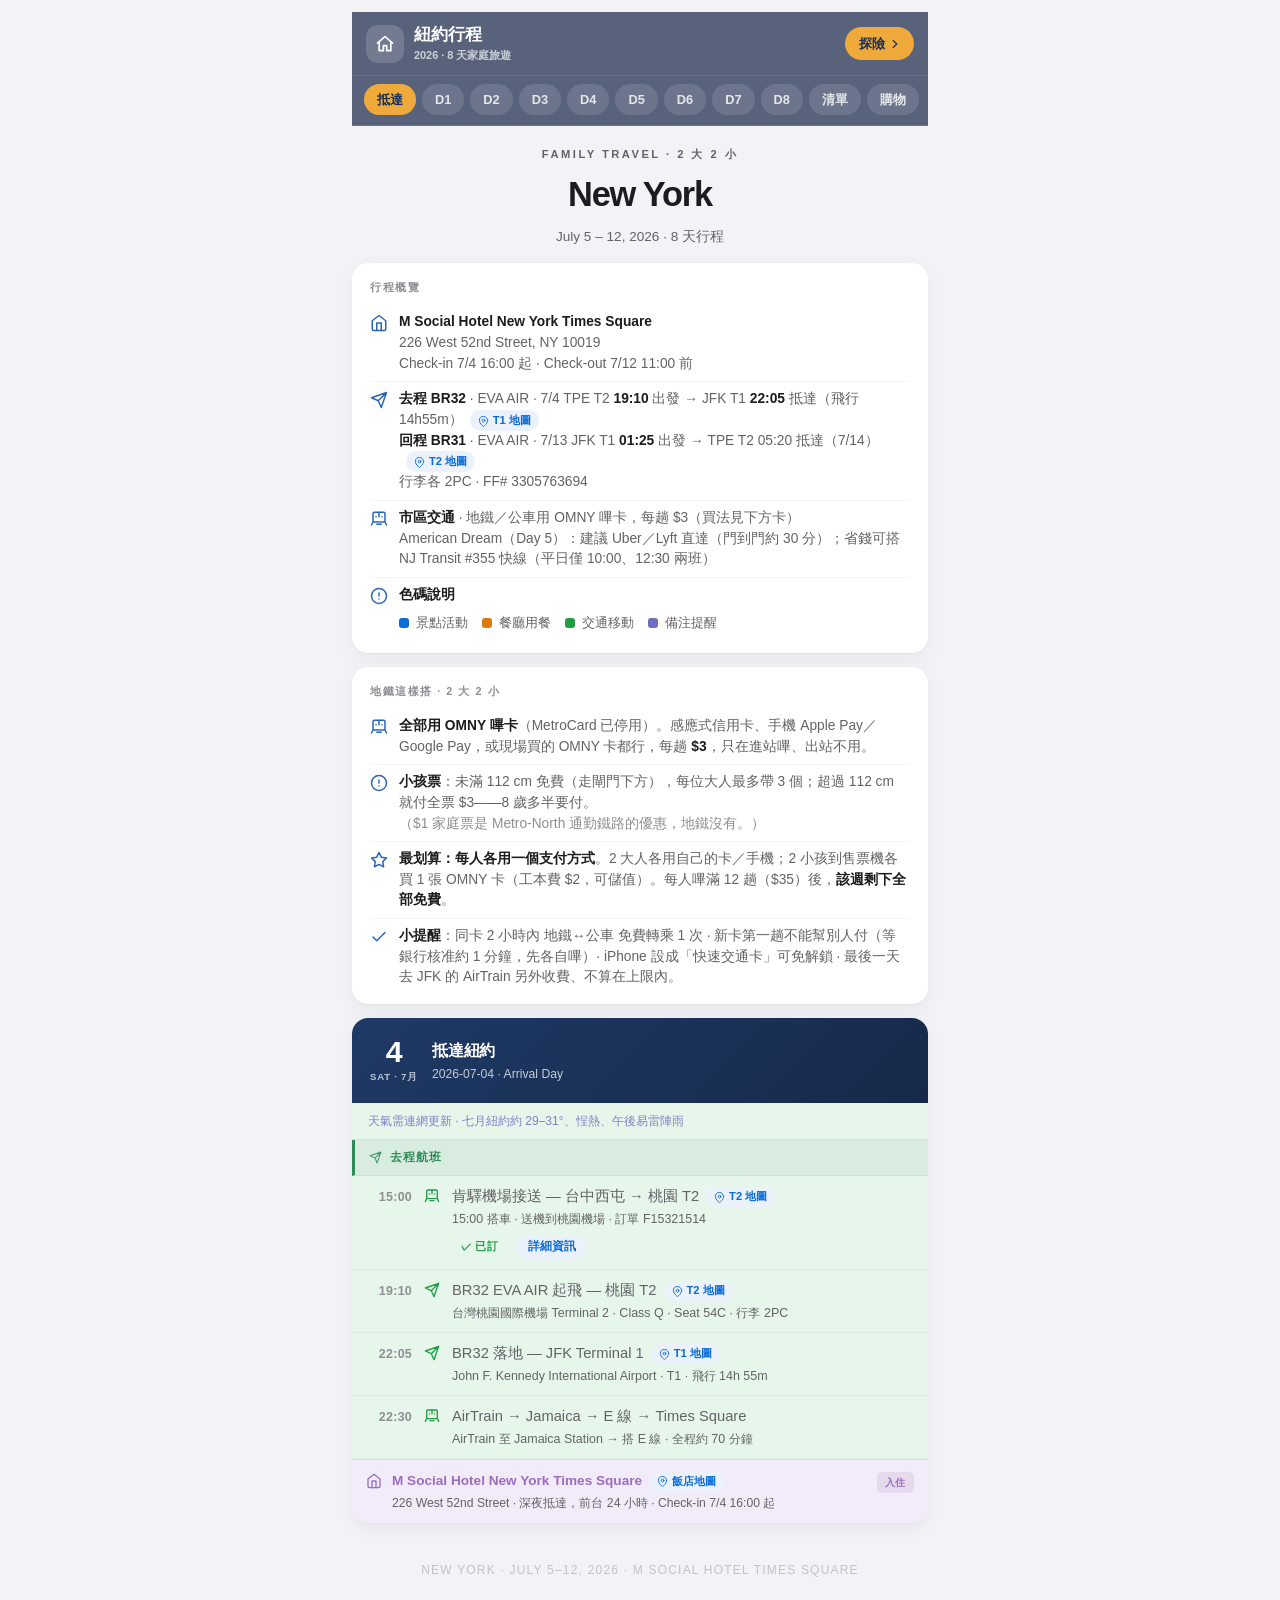
==== itinerary.html @ 7abd5b40 "V1.12.9" ====
<!DOCTYPE html>
<html lang="zh-TW">
<head>
<meta charset="UTF-8">
<link rel="icon" type="image/svg+xml" href="favicon/app-icon.svg">
<link rel="icon" type="image/png" sizes="32x32" href="favicon/favicon-32x32.png">
<link rel="icon" type="image/png" sizes="16x16" href="favicon/favicon-16x16.png">
<meta name="viewport" content="width=device-width, initial-scale=1.0">
<meta name="theme-color" content="#1F3A66">
<meta name="apple-mobile-web-app-capable" content="yes">
<meta name="apple-mobile-web-app-status-bar-style" content="black-translucent">
<meta name="apple-mobile-web-app-title" content="紐約行程">
<link rel="apple-touch-icon" href="[data-uri]">
<title>New York · July 2026</title>
<style>
:root {
  --bg:       #F2F2F7;
  --bg-2:     #FFFFFF;
  --card:     #FFFFFF;
  --card-2:   #F2F2F7;
  --card-3:   #E5E5EA;
  --line:     rgba(60,60,67,.10);
  --line-l:   rgba(60,60,67,.055);

  --text:     #1C1C1E;
  --text-2:   #636366;
  --text-3:   #8E8E93;
  --text-mute:#C2C2C7;

  --primary:  #1F3A66;
  --primary-d:#16294A;
  --primary-l:#2C66B5;

  --accent:   #F0A93B;
  --accent-ink:#15315C;

  --act:      #0A6CD9;
  --act-bg:   #EBF2FC;
  --act-bg2:  #DBEAFB;

  --food:     #D97A0F;
  --food-bg:  #FCF2E2;
  --food-bg2: #F8E7CC;

  --trans:    #1F9D44;
  --trans-bg: #E6F6EB;
  --trans-bg2:#D6EFDD;

  --note:     #6E6EBE;
  --note-bg:  #ECECF8;
  --warn:     #DD382B;
  --warn-bg:  #FCEAE8;

  --hotel:    #9B6DC0;
  --hotel-bg: #F2EBF9;

  --r-card:   16px;
  --r-btn:    10px;
  --shadow-card: 0 1px 1px rgba(0,0,0,.03), 0 6px 20px rgba(0,0,0,.05);
  --bar-bg:   rgba(28,43,74,.72);
}
@media (prefers-color-scheme: dark) {
  :root {
    --bg:#000; --bg-2:#1C1C1E; --card:#1C1C1E; --card-2:#2C2C2E; --card-3:#3A3A3C;
    --line:rgba(255,255,255,.14); --line-l:rgba(255,255,255,.08);
    --text:#fff; --text-2:#AEAEB2; --text-3:#8E8E93; --text-mute:#5C5C60;
    --primary:#0A84FF; --primary-d:#0A2540; --primary-l:#5AA9FF;
    --act:#5AA9FF;  --act-bg:rgba(10,132,255,.16);  --act-bg2:rgba(10,132,255,.24);
    --food:#FFA33D; --food-bg:rgba(255,159,10,.15);  --food-bg2:rgba(255,159,10,.22);
    --trans:#4FD267;--trans-bg:rgba(52,199,89,.15);  --trans-bg2:rgba(52,199,89,.22);
    --note:#9B9BE8; --note-bg:rgba(94,92,230,.20);
    --warn:#FF6961; --warn-bg:rgba(255,69,58,.20);
    --hotel:#C99BE6;--hotel-bg:rgba(175,82,222,.20);
    --shadow-card: 0 1px 1px rgba(0,0,0,.4), 0 6px 20px rgba(0,0,0,.5);
    --bar-bg:rgba(18,18,20,.72);
  }
}
* { box-sizing: border-box; margin: 0; padding: 0; -webkit-tap-highlight-color: rgba(78,143,196,.15); }
html { font-size: 16px; }
body {
  font-family:-apple-system,BlinkMacSystemFont,'SF Pro Text','PingFang TC','Helvetica Neue','Microsoft JhengHei','Noto Sans TC',sans-serif;
  background: var(--bg);
  color: var(--text);
  padding: 12px;
  max-width: 600px;
  margin: 0 auto;
  font-size: 15px;
  line-height: 1.5;
  -webkit-font-smoothing: antialiased;
}

/* ─── ICONS ─── */
svg { display:inline-block; vertical-align:middle; fill:none; stroke:currentColor; stroke-width:2; stroke-linecap:round; stroke-linejoin:round; flex-shrink:0; }

/* ─── PAGE HEADER ─── */
.ph { text-align:center; padding:20px 0 16px; }
.ph-label { font-size:.7rem; letter-spacing:.22em; text-transform:uppercase; color:var(--text-2); margin-bottom:6px; font-weight:600; }
.ph-title { font-size:2.15rem; font-weight:800; letter-spacing:-.035em; color:var(--text); }
.ph-dates { font-size:.85rem; color:var(--text-2); margin-top:6px; }

/* ─── INFO CARD ─── */
.info-card { background:var(--card); border-radius:var(--r-card); margin-bottom:14px; padding:16px 18px; box-shadow:var(--shadow-card); }
.ic-title { font-size:.68rem; font-weight:800; letter-spacing:.14em; text-transform:uppercase; color:var(--text-3); margin-bottom:10px; }
.ic-row { display:flex; align-items:flex-start; gap:11px; padding:7px 0; border-bottom:1px solid var(--line-l); font-size:.86rem; color:var(--text-2); line-height:1.5; }
.ic-row:last-child { border-bottom:none; padding-bottom:0; }
.ic-row svg { flex-shrink:0; margin-top:2px; color:var(--primary-l); width:18px; height:18px; }
.ic-row b { color:var(--text); font-weight:700; }
.legend-row { display:flex; gap:14px; flex-wrap:wrap; font-size:.8rem; color:var(--text-2); margin-top:4px; }
.leg-item { display:flex; align-items:center; gap:7px; }
.leg-dot { width:10px; height:10px; border-radius:3px; flex-shrink:0; }

/* ─── DAY CARD ─── */
.day-card { background:var(--card); border-radius:var(--r-card); margin-bottom:14px; overflow:hidden; box-shadow:var(--shadow-card); }

.day-head {
  padding:18px;
  background:linear-gradient(135deg, var(--primary) 0%, var(--primary-d) 100%);
  display:flex; align-items:center; gap:14px;
}
.date-box { text-align:center; min-width:42px; }
.date-num { font-size:1.9rem; font-weight:800; color:#fff; line-height:1; letter-spacing:-.02em; }
.date-wd { font-size:.6rem; color:rgba(255,255,255,.7); letter-spacing:.08em; margin-top:4px; font-weight:600; text-transform:uppercase; }
.day-info { flex:1; min-width:0; }
.day-title { font-size:1.02rem; font-weight:700; color:#fff; letter-spacing:-.01em; }
.day-sub { font-size:.76rem; color:rgba(255,255,255,.75); margin-top:3px; }

/* ─── SECTION DIVIDERS ─── */
.sec {
  display:flex; align-items:center; gap:8px;
  padding:9px 14px;
  font-size:.72rem; font-weight:700; letter-spacing:.1em; text-transform:uppercase;
  border-bottom:1px solid var(--line-l);
}
.s-act   { background:var(--act-bg2);   color:var(--act);   border-left:3px solid var(--act); }
.s-food  { background:var(--food-bg2);  color:var(--food);  border-left:3px solid var(--food); }
.s-trans { background:var(--trans-bg2); color:var(--trans); border-left:3px solid var(--trans); }
.s-note  { background:var(--note-bg);   color:var(--note);  border-left:3px solid var(--note); }
.sec svg { width:13px; height:13px; opacity:.85; }

/* ─── ROWS ─── */
.row {
  display:grid;
  grid-template-columns:46px 24px 1fr;
  gap:0 8px;
  padding:10px 14px;
  border-bottom:1px solid var(--line-l);
  align-items:start;
}
.row:last-of-type { border-bottom:none; }
.row-t { font-size:.78rem; color:var(--text-3); font-weight:600; padding-top:2px; text-align:right; letter-spacing:.02em; }
.row-i { color:var(--text-3); padding-top:2px; display:flex; justify-content:center; }
.row-i svg { width:16px; height:16px; }
.row-b { min-width:0; }
.row-name { font-size:.92rem; color:var(--text); font-weight:500; line-height:1.4; }
.row-desc { font-size:.78rem; color:var(--text-2); margin-top:3px; line-height:1.45; }

.r-act   { background:var(--act-bg); }
.r-act   .row-i { color:var(--act); }
.r-act   .row-name { color:var(--text); }

.r-food  { background:var(--food-bg); }
.r-food  .row-i { color:var(--food); }
.r-food  .row-name { color:var(--text); }

.r-trans { background:var(--trans-bg); }
.r-trans .row-i { color:var(--trans); }
.r-trans .row-name { color:var(--text-2); font-weight:400; }

.r-note  { background:var(--note-bg); }
.r-note  .row-i { color:var(--note); }
.r-note  .row-name { color:var(--text-2); font-weight:400; font-style:italic; }

/* ─── TAGS ─── */
.rtag { display:inline-block; font-size:.67rem; font-weight:700; letter-spacing:.02em; border-radius:980px; padding:3px 9px; margin-top:6px; margin-right:5px; }
.rt-pre  { background:var(--warn-bg);  color:var(--warn);  }
.rt-free { background:var(--act-bg);   color:var(--primary-l); }
.rt-tip  { background:var(--trans-bg); color:var(--trans); }
.rt-done { background:var(--trans-bg); color:var(--trans); font-weight:700; }

/* ─── INFO PANEL ─── */
.info-btn {
  display:inline-flex; align-items:center; gap:5px;
  margin-top:7px;
  font-size:.74rem; font-weight:600; color:var(--act);
  background:var(--act-bg); border:none; border-radius:980px;
  padding:4px 12px; cursor:pointer; transition:opacity .15s, background .15s;
}
.info-btn:hover { background:var(--act-bg2); }
.info-btn:active { opacity:.55; }
.info-panel { display:none; margin:0; padding:0 14px 0 78px; background:var(--bg-2); border-bottom:1px solid var(--line-l); }
.info-panel.open { display:block; }
.ip-row { display:flex; gap:10px; padding:7px 0; border-bottom:1px solid var(--line-l); font-size:.82rem; }
.ip-row:last-child { border-bottom:none; }
.ip-label { color:var(--text-3); font-weight:600; min-width:52px; flex-shrink:0; }
.ip-text  { color:var(--text-2); line-height:1.5; }
.ip-text b { color:var(--text); }

/* ─── HOTEL STRIP ─── */
.hotel-strip {
  display:flex; align-items:flex-start; gap:10px;
  padding:11px 14px;
  background:var(--hotel-bg);
  border-top:1px solid var(--line);
}
.hotel-strip > svg { color:var(--hotel); width:16px; height:16px; margin-top:2px; flex-shrink:0; }
.hs-body { flex:1; min-width:0; }
.hs-name { font-size:.85rem; font-weight:600; color:var(--hotel); }
.hs-detail { font-size:.76rem; color:var(--text-2); margin-top:2px; }
.hbadge { font-size:.63rem; font-weight:700; letter-spacing:.07em; text-transform:uppercase; border-radius:5px; padding:3px 8px; flex-shrink:0; margin-top:1px; }
.hb-in   { background:rgba(160,138,176,.18); color:var(--hotel); }
.hb-out  { background:rgba(160,138,176,.12); color:var(--text-2); }
.hb-stay { background:rgba(160,138,176,.10); color:var(--text-3); }

/* ─── CHECKLIST ─── */
.checklist-card { background:var(--card); border-radius:var(--r-card); margin-bottom:14px; padding:16px 18px; box-shadow:var(--shadow-card); }
.cl-title { font-size:.68rem; font-weight:800; letter-spacing:.14em; text-transform:uppercase; color:var(--text-3); margin-bottom:12px; }
.cl-item { display:flex; align-items:flex-start; gap:10px; padding:8px 0; border-bottom:1px solid var(--line-l); }
.cl-item:last-child { border-bottom:none; padding-bottom:0; }
.cl-box { width:20px; height:20px; border:1.5px solid var(--text-mute); border-radius:6px; flex-shrink:0; margin-top:1px; cursor:pointer; display:flex; align-items:center; justify-content:center; transition:background .15s,border-color .15s; }
.cl-box.done { background:var(--act); border-color:var(--act); }
.cl-box.done::after { content:'✓'; font-size:11px; color:#fff; font-weight:700; }
.cl-label { font-size:.86rem; color:var(--text); font-weight:500; }
.cl-sub { font-size:.76rem; color:var(--text-2); margin-top:2px; }

footer {
  text-align:center; padding:24px 0 32px;
  font-size:.75rem; letter-spacing:.1em; text-transform:uppercase; color:var(--text-mute);
}

.map-link { display:inline-flex; align-items:center; gap:4px; margin-left:7px; font-size:.7rem; font-weight:600; color:var(--act); text-decoration:none; background:var(--act-bg); border:none; border-radius:980px; padding:2px 8px; vertical-align:middle; white-space:nowrap; transition:opacity .15s; }
.map-link:hover { background:var(--act-bg2); }
.map-link:active { opacity:.55; }
.map-link svg { width:11px; height:11px; stroke:var(--act); }

.topbar{position:sticky;top:0;z-index:50;background:transparent;padding:calc(env(safe-area-inset-top) + 12px) 14px 12px;display:flex;align-items:center;gap:10px}
.topbar-home{display:flex;align-items:center;justify-content:center;width:38px;height:38px;border-radius:12px;background:rgba(255,255,255,.16);color:#fff;text-decoration:none;flex-shrink:0;transition:opacity .15s}
.topbar-home:active{opacity:.6}
.topbar-home:active{background:rgba(255,255,255,.26)}
.topbar-home svg{width:20px;height:20px}
.topbar-mid{flex:1;min-width:0}
.topbar .topbar-title{font-size:1.05rem;font-weight:900;color:#fff;line-height:1.3}
.topbar .topbar-sub{font-size:.68rem;color:rgba(255,255,255,.7);margin-top:1px;font-weight:600}
.topbar-switch{display:flex;align-items:center;gap:3px;background:var(--accent);color:var(--accent-ink);border-radius:980px;padding:7px 12px 7px 14px;font-size:.8rem;font-weight:800;text-decoration:none;flex-shrink:0;transition:opacity .15s}
.topbar-switch:active{opacity:.6}
.topbar-switch svg{width:14px;height:14px}

.stickytop{position:sticky;top:0;z-index:50;background:var(--bar-bg);backdrop-filter:saturate(180%) blur(20px);-webkit-backdrop-filter:saturate(180%) blur(20px);border-bottom:.5px solid rgba(255,255,255,.12)}
.topbar{position:static!important;box-shadow:none!important}
.daynav{display:flex;gap:6px;overflow-x:auto;background:transparent;padding:8px 12px 10px;-webkit-overflow-scrolling:touch;scrollbar-width:none;border-top:.5px solid rgba(255,255,255,.10)}
.daynav::-webkit-scrollbar{display:none}
.daychip{flex-shrink:0;color:rgba(255,255,255,.82);text-decoration:none;font-size:.8rem;font-weight:700;padding:6px 13px;border-radius:980px;background:rgba(255,255,255,.12);white-space:nowrap;transition:opacity .15s}
.daychip:active{opacity:.55}
.daychip.active{background:var(--accent);color:var(--accent-ink)}
.day-card{scroll-margin-top:112px}
.cl-item{transition:opacity .15s}
.cl-item:active{opacity:.6}
@media (prefers-reduced-motion: reduce){*{transition:none!important;animation:none!important;scroll-behavior:auto!important}}
.view{display:none}
.view.on{display:block}
.daynav .daychip{cursor:pointer}
.wxbar{display:flex;align-items:center;gap:10px;flex-wrap:wrap;padding:9px 16px;background:var(--trans-bg);border-bottom:1px solid var(--line);font-size:13px;color:var(--text)}
.wxbar .wx-ic{font-size:17px;line-height:1}
.wxbar .wx-tx{font-weight:600}
.wxbar .wx-tp{font-weight:700}
.wxbar .wx-hi{color:var(--food)}
.wxbar .wx-lo{color:var(--act)}
.wxbar .wx-rn{color:var(--act);font-weight:600}
.wxbar .wx-na,.wxbar .wx-load{color:var(--note);font-weight:500;font-size:12px;opacity:.85}
.cl-note{font-size:.74rem;color:var(--text-2);line-height:1.55;background:var(--act-bg);border-radius:10px;padding:9px 11px;margin:2px 0 12px}
.cl-note:last-child{margin:10px 0 0}
.shop-cat{padding:10px 0;border-bottom:1px solid var(--line-l)}
.shop-cat:last-of-type{border-bottom:none}
.shop-cat-h{font-size:.9rem;font-weight:700;color:var(--text);margin-bottom:3px}
.shop-cat-d{font-size:.74rem;color:var(--text-2);margin-bottom:7px}
.shop-tags{display:flex;flex-wrap:wrap;gap:6px}
.shop-tags span{font-size:.76rem;background:var(--act-bg);color:var(--text);padding:4px 9px;border-radius:20px;white-space:nowrap}
</style>
</head>
<body>

<!-- SVG DEFS -->
<svg width="0" height="0" style="position:absolute">
<defs>
  <symbol id="i-pin"    viewBox="0 0 24 24"><path d="M21 10c0 7-9 13-9 13S3 17 3 10a9 9 0 0118 0z"/><circle cx="12" cy="10" r="3"/></symbol>
  <symbol id="i-hotel"  viewBox="0 0 24 24"><path d="M3 9l9-7 9 7v11a2 2 0 01-2 2H5a2 2 0 01-2-2z"/><polyline points="9 22 9 12 15 12 15 22"/></symbol>
  <symbol id="i-plane"  viewBox="0 0 24 24"><path d="M22 2L11 13M22 2l-7 20-4-9-9-4 20-7z"/></symbol>
  <symbol id="i-train"  viewBox="0 0 24 24"><rect x="4" y="3" width="16" height="13" rx="2"/><path d="M4 16l-2 4M20 16l2 4M9 19h6M8 9h.01M16 9h.01"/><line x1="12" y1="3" x2="12" y2="9"/></symbol>
  <symbol id="i-walk"   viewBox="0 0 24 24"><circle cx="12" cy="5" r="1.5"/><path d="M9 10l1 6m4-6l-1 6M9 16l-2 4M15 16l2 4"/><path d="M8 10h8"/></symbol>
  <symbol id="i-star"   viewBox="0 0 24 24"><polygon points="12 2 15.09 8.26 22 9.27 17 14.14 18.18 21.02 12 17.77 5.82 21.02 7 14.14 2 9.27 8.91 8.26 12 2"/></symbol>
  <symbol id="i-food"   viewBox="0 0 24 24"><path d="M18 8h1a4 4 0 010 8h-1M2 8h16v9a4 4 0 01-4 4H6a4 4 0 01-4-4V8zM6 1v3M10 1v3M14 1v3"/></symbol>
  <symbol id="i-camera" viewBox="0 0 24 24"><path d="M23 19a2 2 0 01-2 2H3a2 2 0 01-2-2V8a2 2 0 012-2h4l2-3h6l2 3h4a2 2 0 012 2z"/><circle cx="12" cy="13" r="4"/></symbol>
  <symbol id="i-museum" viewBox="0 0 24 24"><rect x="3" y="18" width="18" height="3"/><rect x="3" y="10" width="3" height="8"/><rect x="10.5" y="10" width="3" height="8"/><rect x="18" y="10" width="3" height="8"/><polygon points="12 2 2 9 22 9"/></symbol>
  <symbol id="i-park"   viewBox="0 0 24 24"><path d="M12 22V12M5 17c0-5 7-10 7-10s7 5 7 10"/><path d="M3 22h18"/></symbol>
  <symbol id="i-shop"   viewBox="0 0 24 24"><path d="M6 2L3 6v14a2 2 0 002 2h14a2 2 0 002-2V6l-3-4zM3 6h18M16 10a4 4 0 01-8 0"/></symbol>
  <symbol id="i-show"   viewBox="0 0 24 24"><polygon points="5 3 19 12 5 21 5 3"/></symbol>
  <symbol id="i-swim"   viewBox="0 0 24 24"><path d="M2 12h2a4 4 0 014-4 4 4 0 014 4 4 4 0 004-4 4 4 0 014 4h2M2 17c2 2 4 2 6 0s4-2 6 0 4 2 6 0"/></symbol>
  <symbol id="i-ice"    viewBox="0 0 24 24"><line x1="12" y1="2" x2="12" y2="22"/><path d="M17 5H9.5a3.5 3.5 0 000 7h5a3.5 3.5 0 010 7H6"/></symbol>
  <symbol id="i-check"  viewBox="0 0 24 24"><polyline points="20 6 9 17 4 12"/></symbol>
  <symbol id="i-info"   viewBox="0 0 24 24"><circle cx="12" cy="12" r="10"/><line x1="12" y1="8" x2="12" y2="12"/><line x1="12" y1="16" x2="12.01" y2="16"/></symbol>
  <symbol id="i-sky"    viewBox="0 0 24 24"><path d="M18 8h1a4 4 0 010 8h-1M2 8h16v9a4 4 0 01-4 4H6a4 4 0 01-4-4V8z"/></symbol>
  <symbol id="i-bridge" viewBox="0 0 24 24"><path d="M3 17V7M21 17V7M3 12h18M7 7c0 3-4 5-4 5M17 7c0 3 4 5 4 5M7 7h10"/></symbol>
  <symbol id="i-bag"    viewBox="0 0 24 24"><path d="M16 4h2a2 2 0 012 2v14a2 2 0 01-2 2H6a2 2 0 01-2-2V6a2 2 0 012-2h2"/><rect x="8" y="2" width="8" height="4" rx="1"/></symbol>
  <symbol id="i-clock"  viewBox="0 0 24 24"><circle cx="12" cy="12" r="10"/><polyline points="12 6 12 12 16 14"/></symbol>
<symbol id="i-map" viewBox="0 0 24 24"><path d="M21 10c0 7-9 13-9 13S3 17 3 10a9 9 0 0118 0z"/><circle cx="12" cy="10" r="3"/></symbol>
</defs>
</svg>

<!-- ─── PAGE HEADER ─── -->
<div class="stickytop"><div class="topbar">
  <a href="index.html" class="topbar-home" aria-label="回首頁"><svg viewBox="0 0 24 24" fill="none" stroke="currentColor" stroke-width="2.2" stroke-linecap="round" stroke-linejoin="round"><path d="M3 11l9-8 9 8"/><path d="M5 10v10h5v-6h4v6h5V10"/></svg></a>
  <div class="topbar-mid">
    <div class="topbar-title">紐約行程</div>
    <div class="topbar-sub">2026 · 8 天家庭旅遊</div>
  </div>
  <a href="kids.html" class="topbar-switch">探險<svg viewBox="0 0 24 24" fill="none" stroke="currentColor" stroke-width="2.6" stroke-linecap="round" stroke-linejoin="round"><path d="M9 6l6 6-6 6"/></svg></a>
</div>
<div class="daynav" id="daynav"><a href="#" class="daychip" data-day="4">抵達</a><a href="#" class="daychip" data-day="5">D1</a><a href="#" class="daychip" data-day="6">D2</a><a href="#" class="daychip" data-day="7">D3</a><a href="#" class="daychip" data-day="8">D4</a><a href="#" class="daychip" data-day="9">D5</a><a href="#" class="daychip" data-day="10">D6</a><a href="#" class="daychip" data-day="11">D7</a><a href="#" class="daychip" data-day="12">D8</a><a href="#" class="daychip" data-day="list">清單</a><a href="#" class="daychip" data-day="shop">購物</a></div></div>
<div class="ph">
  <div class="ph-label">Family Travel · 2 大 2 小</div>
  <div class="ph-title">New York</div>
  <div class="ph-dates">July 5 – 12, 2026 · 8 天行程</div>
</div>

<!-- ─── INFO CARD ─── -->
<div class="info-card view" data-view="4">
  <div class="ic-title">行程概覽</div>
  <div class="ic-row"><svg><use href="#i-hotel"/></svg><div><b>M Social Hotel New York Times Square</b><br>226 West 52nd Street, NY 10019<br>Check-in 7/4 16:00 起 · Check-out 7/12 11:00 前</div></div>
  <div class="ic-row"><svg><use href="#i-plane"/></svg><div>
    <b>去程 BR32</b> · EVA AIR · 7/4 TPE T2 <b>19:10</b> 出發 → JFK T1 <b>22:05</b> 抵達（飛行 14h55m）<a href="https://www.google.com/maps/search/?api=1&query=JFK+Airport+Terminal+1+Queens+New+York" target="_blank" rel="noopener" class="map-link"><svg><use href="#i-map"/></svg>T1 地圖</a><br>
    <b>回程 BR31</b> · EVA AIR · 7/13 JFK T1 <b>01:25</b> 出發 → TPE T2 05:20 抵達（7/14）<a href="https://www.google.com/maps/search/?api=1&query=Taiwan+Taoyuan+International+Airport+Terminal+2" target="_blank" rel="noopener" class="map-link"><svg><use href="#i-map"/></svg>T2 地圖</a><br>
    行李各 2PC · FF# 3305763694
  </div></div>
  <div class="ic-row"><svg><use href="#i-train"/></svg><div><b>市區交通</b> · 地鐵／公車用 OMNY 嗶卡，每趟 $3（買法見下方卡）<br>American Dream（Day 5）：建議 Uber／Lyft 直達（門到門約 30 分）；省錢可搭 NJ Transit #355 快線（平日僅 10:00、12:30 兩班）</div></div>
  <div class="ic-row" style="padding-bottom:4px;border-bottom:none;">
    <svg><use href="#i-info"/></svg>
    <div>
      <div style="margin-bottom:8px;font-weight:600;color:var(--text)">色碼說明</div>
      <div class="legend-row">
        <div class="leg-item"><div class="leg-dot" style="background:var(--act)"></div>景點活動</div>
        <div class="leg-item"><div class="leg-dot" style="background:var(--food)"></div>餐廳用餐</div>
        <div class="leg-item"><div class="leg-dot" style="background:var(--trans)"></div>交通移動</div>
        <div class="leg-item"><div class="leg-dot" style="background:var(--note)"></div>備注提醒</div>
      </div>
    </div>
  </div>
</div>

<!-- ─── SUBWAY / OMNY 濃縮指南 ─── -->
<div class="info-card view" data-view="4">
  <div class="ic-title">地鐵這樣搭 · 2 大 2 小</div>
  <div class="ic-row"><svg><use href="#i-train"/></svg><div><b>全部用 OMNY 嗶卡</b>（MetroCard 已停用）。感應式信用卡、手機 Apple&nbsp;Pay／Google&nbsp;Pay，或現場買的 OMNY 卡都行，每趟 <b>$3</b>，只在進站嗶、出站不用。</div></div>
  <div class="ic-row"><svg><use href="#i-info"/></svg><div><b>小孩票</b>：未滿 112&nbsp;cm 免費（走閘門下方），每位大人最多帶 3 個；超過 112&nbsp;cm 就付全票 $3——8 歲多半要付。<br><span style="color:var(--text-3)">（$1 家庭票是 Metro-North 通勤鐵路的優惠，地鐵沒有。）</span></div></div>
  <div class="ic-row"><svg><use href="#i-star"/></svg><div><b>最划算：每人各用一個支付方式</b>。2 大人各用自己的卡／手機；2 小孩到售票機各買 1 張 OMNY 卡（工本費 $2，可儲值）。每人嗶滿 12 趟（$35）後，<b>該週剩下全部免費</b>。</div></div>
  <div class="ic-row" style="border-bottom:none"><svg><use href="#i-check"/></svg><div><b>小提醒</b>：同卡 2 小時內 地鐵↔公車 免費轉乘 1 次 · 新卡第一趟不能幫別人付（等銀行核准約 1 分鐘，先各自嗶）· iPhone 設成「快速交通卡」可免解鎖 · 最後一天去 JFK 的 AirTrain 另外收費、不算在上限內。</div></div>
</div>

<!-- ═══ ARRIVAL · 7/4 ═══ -->
<div class="day-card view" id="day-4" data-view="4">
  <div class="day-head">
    <div class="date-box"><div class="date-num">4</div><div class="date-wd">SAT · 7月</div></div>
    <div class="day-info"><div class="day-title">抵達紐約</div><div class="day-sub">2026-07-04 · Arrival Day</div></div>
  </div>
  <div class="wxbar" data-date="2026-07-04"><span class="wx-load">天氣載入中…</span></div>

  <div class="sec s-trans" style="border-left-color:#2E8B57;color:#2E8B57;background:#D8ECE0;"><svg><use href="#i-plane"/></svg>去程航班</div>
  <div class="row r-trans">
    <div class="row-t">15:00</div>
    <div class="row-i"><svg><use href="#i-train"/></svg></div>
    <div class="row-b">
      <div class="row-name">肯驛機場接送 — 台中西屯 → 桃園 T2<a href="https://www.google.com/maps/search/?api=1&query=Taiwan+Taoyuan+International+Airport+Terminal+2" target="_blank" rel="noopener" class="map-link"><svg><use href="#i-map"/></svg>T2 地圖</a></div>
      <div class="row-desc">15:00 搭車 · 送機到桃園機場 · 訂單 F15321514</div>
      <span class="rtag rt-done">✓ 已訂</span>
      <button class="info-btn" onclick="toggleInfo(this)">詳細資訊</button>
    </div>
  </div>
  <div class="info-panel">
    <div class="ip-row"><div class="ip-label">訂單</div><div class="ip-text">肯驛 SmartTicket · 出國送機 · 訂單編號 F15321514</div></div>
    <div class="ip-row"><div class="ip-label">時間</div><div class="ip-text">2026/7/4 15:00 台中市西屯區搭車 → 桃園機場（車程約 1.5 小時）</div></div>
    <div class="ip-row"><div class="ip-label">⚠ 航廈</div><div class="ip-text">票卡寫「第1航廈」有誤——長榮 BR32 在桃園是<b>第2航廈</b>報到，請告知司機停 <b>T2</b>，或向肯驛確認更正</div></div>
    <div class="ip-row"><div class="ip-label">司機資訊</div><div class="ip-text">出國前一天（7/3）晚上 6 點後提供司機姓名／電話／車牌</div></div>
    <div class="ip-row"><div class="ip-label">客戶</div><div class="ip-text">林*儒 · 0932***248</div></div>
  </div>
  <div class="row r-trans">
    <div class="row-t">19:10</div>
    <div class="row-i"><svg><use href="#i-plane"/></svg></div>
    <div class="row-b">
      <div class="row-name">BR32 EVA AIR 起飛 — 桃園 T2<a href="https://www.google.com/maps/search/?api=1&query=Taiwan+Taoyuan+International+Airport+Terminal+2" target="_blank" rel="noopener" class="map-link"><svg><use href="#i-map"/></svg>T2 地圖</a></div>
      <div class="row-desc">台灣桃園國際機場 Terminal 2 · Class Q · Seat 54C · 行李 2PC</div>
    </div>
  </div>
  <div class="row r-trans">
    <div class="row-t">22:05</div>
    <div class="row-i"><svg><use href="#i-plane"/></svg></div>
    <div class="row-b">
      <div class="row-name">BR32 落地 — JFK Terminal 1<a href="https://www.google.com/maps/search/?api=1&query=JFK+Airport+Terminal+1+Queens+New+York" target="_blank" rel="noopener" class="map-link"><svg><use href="#i-map"/></svg>T1 地圖</a></div>
      <div class="row-desc">John F. Kennedy International Airport · T1 · 飛行 14h 55m</div>
    </div>
  </div>
  <div class="row r-trans">
    <div class="row-t">22:30</div>
    <div class="row-i"><svg><use href="#i-train"/></svg></div>
    <div class="row-b">
      <div class="row-name">AirTrain → Jamaica → E 線 → Times Square</div>
      <div class="row-desc">AirTrain 至 Jamaica Station → 搭 E 線 · 全程約 70 分鐘</div>
    </div>
  </div>
  <div class="hotel-strip">
    <svg><use href="#i-hotel"/></svg>
    <div class="hs-body">
      <div class="hs-name">M Social Hotel New York Times Square<a href="https://www.google.com/maps/place/?q=place_id:ChIJfUjfDstYwokRV2zVbFJYTDs" target="_blank" rel="noopener" class="map-link"><svg><use href="#i-map"/></svg>飯店地圖</a></div>
      <div class="hs-detail">226 West 52nd Street · 深夜抵達，前台 24 小時 · Check-in 7/4 16:00 起</div>
    </div>
    <span class="hbadge hb-in">入住</span>
  </div>
</div>

<!-- ═══ DAY 1 · 7/5 ═══ -->
<div class="day-card view" id="day-5" data-view="5">
  <div class="day-head">
    <div class="date-box"><div class="date-num">5</div><div class="date-wd">SUN · 7月</div></div>
    <div class="day-info"><div class="day-title">Yankee Stadium</div><div class="day-sub">2026-07-05 · Day 1</div></div>
  </div>
  <div class="wxbar" data-date="2026-07-05"><span class="wx-load">天氣載入中…</span></div>

  <div class="sec s-act"><svg><use href="#i-star"/></svg>時差日 · 睡飽再出發</div>
  <div class="row r-note">
    <div class="row-t">上午</div>
    <div class="row-i"><svg><use href="#i-info"/></svg></div>
    <div class="row-b"><div class="row-name">前一晚才落地，上午慢慢來</div><div class="row-desc">在時代廣場附近吃早午餐、補時差，不用趕</div></div>
  </div>
  <div class="sec s-trans"><svg><use href="#i-train"/></svg>前往球場</div>
  <div class="row r-trans">
    <div class="row-t">11:00</div>
    <div class="row-i"><svg><use href="#i-train"/></svg></div>
    <div class="row-b"><div class="row-name">飯店出發，搭 D 線前往 Bronx</div><div class="row-desc">Times Square → 161st St-Yankee Stadium · 約 25–30 分鐘</div></div>
  </div>

  <div class="sec s-act"><svg><use href="#i-star"/></svg>球賽 · 洋基 vs 雙城</div>
  <div class="row r-act">
    <div class="row-t">11:45</div>
    <div class="row-i"><svg><use href="#i-camera"/></svg></div>
    <div class="row-b">
      <div class="row-name">Yankee Stadium — 先衝 Monument Park<a href="https://www.google.com/maps/place/?q=place_id:ChIJcWnnWiz0wokRCB6aVdnDQEk" target="_blank" rel="noopener" class="map-link"><svg><use href="#i-map"/></svg>地圖</a></div>
      <div class="row-desc">1 E 161st St, Bronx · 開門約 11:35（賽前 2 小時）· Monument Park 先到先看</div>
      <span class="rtag rt-done">✓ 已訂票</span>
      <button class="info-btn" onclick="toggleInfo(this)">詳細資訊</button>
    </div>
  </div>
  <div class="info-panel">
    <div class="ip-row"><div class="ip-label">票券</div><div class="ip-text">✓ 已訂 · 7/5（日）13:35 vs 雙城 · 420B 區 11 排 14–17 號（4 張）· Order# 1071159453</div></div>
    <div class="ip-row"><div class="ip-label">座位</div><div class="ip-text">400 層上層看台、四人連號；午後日場較曬，帽子防曬水壺</div></div>
    <div class="ip-row"><div class="ip-label">建議</div><div class="ip-text">Monument Park 賽前約 45 分鐘關閉，一進場先去</div></div>
  </div>
  <div class="row r-food">
    <div class="row-t">12:45</div>
    <div class="row-i"><svg><use href="#i-food"/></svg></div>
    <div class="row-b"><div class="row-name">午餐 — 球場美食</div><div class="row-desc">美式球場 · Yankee Stadium 內（熱狗、雞肉條）</div></div>
  </div>
  <div class="row r-act">
    <div class="row-t">13:35</div>
    <div class="row-i"><svg><use href="#i-star"/></svg></div>
    <div class="row-b"><div class="row-name">比賽開打 — 洋基 vs 明尼蘇達雙城</div><div class="row-desc">約 16:30 結束 · 七局伸展全場合唱「New York, New York」</div></div>
  </div>
  <div class="row r-trans">
    <div class="row-t">賽後</div>
    <div class="row-i"><svg><use href="#i-train"/></svg></div>
    <div class="row-b"><div class="row-name">搭地鐵返回 Midtown</div></div>
  </div>

  <div class="sec s-food"><svg><use href="#i-food"/></svg>晚餐</div>
  <div class="row r-food">
    <div class="row-t">19:00</div>
    <div class="row-i"><svg><use href="#i-food"/></svg></div>
    <div class="row-b">
      <div class="row-name">晚餐 — The Halal Guys<a href="https://www.google.com/maps/search/?api=1&query=The+Halal+Guys+46th+St+New+York" target="_blank" rel="noopener" class="map-link"><svg><use href="#i-map"/></svg>地圖</a></div>
      <div class="row-desc">中東 Halal · 46th St & 6th Ave · 步行可達</div>
      <button class="info-btn" onclick="toggleInfo(this)">詳細資訊</button>
    </div>
  </div>
  <div class="info-panel">
    <div class="ip-row"><div class="ip-label">地址</div><div class="ip-text">307 W 46th St（室內版）或 53rd & 6th（路邊攤）</div></div>
    <div class="ip-row"><div class="ip-label">特色</div><div class="ip-text">紐約最著名街頭 Halal，白醬拌飯 / 雞肉捲超人氣</div></div>
    <div class="ip-row"><div class="ip-label">價格</div><div class="ip-text">$8–14，快速方便</div></div>
  </div>

  <div class="hotel-strip">
    <svg><use href="#i-hotel"/></svg>
    <div class="hs-body"><div class="hs-name">M Social Hotel New York Times Square</div><div class="hs-detail">226 West 52nd Street · 步行 10 分鐘回飯店</div></div>
    <span class="hbadge hb-stay">住宿中</span>
  </div>
</div>

<!-- ═══ DAY 2 · 7/6 ═══ -->
<div class="day-card view" id="day-6" data-view="6">
  <div class="day-head">
    <div class="date-box"><div class="date-num">6</div><div class="date-wd">MON · 7月</div></div>
    <div class="day-info"><div class="day-title">Museum Day</div><div class="day-sub">2026-07-06 · Day 2 · AMNH → Met → Central Park</div></div>
  </div>
  <div class="wxbar" data-date="2026-07-06"><span class="wx-load">天氣載入中…</span></div>

  <div class="sec s-trans"><svg><use href="#i-train"/></svg>前往 Upper West Side</div>
  <div class="row r-trans">
    <div class="row-t">08:50</div>
    <div class="row-i"><svg><use href="#i-train"/></svg></div>
    <div class="row-b"><div class="row-name">搭 B/C 線至 81st St</div><div class="row-desc">Times Square → 81st St-Museum of Natural History · 約 15 分</div></div>
  </div>

  <div class="sec s-act"><svg><use href="#i-museum"/></svg>上午博物館</div>
  <div class="row r-act">
    <div class="row-t">10:00</div>
    <div class="row-i"><svg><use href="#i-museum"/></svg></div>
    <div class="row-b">
      <div class="row-name">American Museum of Natural History<a href="https://www.google.com/maps/place/?q=place_id:ChIJCXoPsPRYwokRsV1MYnKBfaI" target="_blank" rel="noopener" class="map-link"><svg><use href="#i-map"/></svg>地圖</a></div>
      <div class="row-desc">恐龍廳 · 藍鯨廳 · 天文館 · 200 Central Park W</div>
      <span class="rtag rt-pre">✓ 已訂 7/6</span>
      <button class="info-btn" onclick="toggleInfo(this)">詳細資訊</button>
    </div>
  </div>
  <div class="info-panel">
    <div class="ip-row"><div class="ip-label">耗時</div><div class="ip-text">建議 2 小時，有孩子可能更久</div></div>
    <div class="ip-row"><div class="ip-label">重點</div><div class="ip-text">恐龍廳（第四樓）·藍鯨模型（海洋廳）· Rose Center 天文館</div></div>
    <div class="ip-row"><div class="ip-label">票價</div><div class="ip-text">成人 $28，孩童 $16，建議提前網購</div></div>
  </div>
  <div class="row r-food">
    <div class="row-t">12:15</div>
    <div class="row-i"><svg><use href="#i-food"/></svg></div>
    <div class="row-b"><div class="row-name">午餐 — Shake Shack<a href="https://www.google.com/maps/search/?api=1&query=Shake+Shack+Upper+West+Side+New+York" target="_blank" rel="noopener" class="map-link"><svg><use href="#i-map"/></svg>地圖</a></div><div class="row-desc">漢堡 · Upper West Side 分店</div></div>
  </div>

  <div class="sec s-act"><svg><use href="#i-museum"/></svg>下午博物館</div>
  <div class="row r-act">
    <div class="row-t">13:30</div>
    <div class="row-i"><svg><use href="#i-museum"/></svg></div>
    <div class="row-b">
      <div class="row-name">The Metropolitan Museum of Art<a href="https://www.google.com/maps/place/?q=place_id:ChIJb8Jg9pZYwokR-qHGtvSkLzs" target="_blank" rel="noopener" class="map-link"><svg><use href="#i-map"/></svg>地圖</a></div>
      <div class="row-desc">精華路線：丹鐸神廟＋盔甲廳＋頂樓花園 · 1000 5th Ave</div>
      <span class="rtag rt-tip">週三公休，今日週一正常</span>
      <button class="info-btn" onclick="toggleInfo(this)">詳細資訊</button>
    </div>
  </div>
  <div class="info-panel">
    <div class="ip-row"><div class="ip-label">建議</div><div class="ip-text">挑精華～1.5 小時：丹鐸神廟（埃及）＋盔甲廳（騎士盔甲，小孩最愛）＋頂樓花園俯瞰中央公園；孩子累了可直接跳過</div></div>
    <div class="ip-row"><div class="ip-label">票價</div><div class="ip-text">外國訪客全票約 $30，12 歲以下免費</div></div>
    <div class="ip-row"><div class="ip-label">注意</div><div class="ip-text"><b>週三公休</b>，7/6 為週一正常開放（週一開到 17:00）</div></div>
  </div>
  <div class="row r-act">
    <div class="row-t">15:30</div>
    <div class="row-i"><svg><use href="#i-park"/></svg></div>
    <div class="row-b"><div class="row-name">Central Park — Bethesda Fountain 散步<a href="https://www.google.com/maps/search/?api=1&query=Bethesda+Fountain+Central+Park+New+York" target="_blank" rel="noopener" class="map-link"><svg><use href="#i-map"/></svg>地圖</a></div><div class="row-desc">兩館之間步行可達 · 孩子跑跑放電</div><span class="rtag rt-free">免費</span></div>
  </div>

  <div class="sec s-food"><svg><use href="#i-food"/></svg>晚餐</div>
  <div class="row r-food">
    <div class="row-t">18:30</div>
    <div class="row-i"><svg><use href="#i-food"/></svg></div>
    <div class="row-b">
      <div class="row-name">晚餐 — Jacob's Pickles<a href="https://www.google.com/maps/search/?api=1&query=Jacobs+Pickles+509+Amsterdam+Ave+New+York" target="_blank" rel="noopener" class="map-link"><svg><use href="#i-map"/></svg>地圖</a></div>
      <div class="row-desc">美式南方菜 · Upper West Side · 炸雞 / 餅乾招牌</div>
      <button class="info-btn" onclick="toggleInfo(this)">詳細資訊</button>
    </div>
  </div>
  <div class="info-panel">
    <div class="ip-row"><div class="ip-label">地址</div><div class="ip-text">509 Amsterdam Ave, Upper West Side</div></div>
    <div class="ip-row"><div class="ip-label">特色</div><div class="ip-text">美式南方料理，份量大、適合家庭。醃黃瓜（Pickles）是招牌</div></div>
    <div class="ip-row"><div class="ip-label">建議</div><div class="ip-text">尖峰時段排隊，建議 6pm 前到</div></div>
  </div>

  <div class="hotel-strip">
    <svg><use href="#i-hotel"/></svg>
    <div class="hs-body"><div class="hs-name">M Social Hotel New York Times Square</div><div class="hs-detail">搭 B/C 線從 81st St 返回 Times Square</div></div>
    <span class="hbadge hb-stay">住宿中</span>
  </div>
</div>

<!-- ═══ DAY 3 · 7/7 ═══ -->
<div class="day-card view" id="day-7" data-view="7">
  <div class="day-head">
    <div class="date-box"><div class="date-num">7</div><div class="date-wd">TUE · 7月</div></div>
    <div class="day-info"><div class="day-title">Landmarks</div><div class="day-sub">2026-07-07 · Day 3 · 自由女神 → 9/11</div></div>
  </div>
  <div class="wxbar" data-date="2026-07-07"><span class="wx-load">天氣載入中…</span></div>

  <div class="sec s-trans"><svg><use href="#i-train"/></svg>前往 Battery Park</div>
  <div class="row r-trans">
    <div class="row-t">07:00</div>
    <div class="row-i"><svg><use href="#i-train"/></svg></div>
    <div class="row-b"><div class="row-name">飯店出發，走到 50 St 搭 1 線直達 South Ferry</div><div class="row-desc">約 30–35 分 · 07:35 抵 Battery Park · 07:45 過安檢（登船 8:30，務必提早）</div></div>
  </div>

  <div class="sec s-act"><svg><use href="#i-camera"/></svg>自由女神</div>
  <div class="row r-act">
    <div class="row-t">08:30</div>
    <div class="row-i"><svg><use href="#i-plane"/></svg></div>
    <div class="row-b">
      <div class="row-name">Statue of Liberty — 登船上自由島（含基座）<a href="https://www.google.com/maps/place/?q=place_id:ChIJPTacEpBQwokRKwIlDXelxkA" target="_blank" rel="noopener" class="map-link"><svg><use href="#i-map"/></svg>地圖</a></div>
      <div class="row-desc">登船時間 8:30（基座票固定登船，非先到先上）· 約 8:45 上島 · 可上基座觀景台</div>
      <span class="rtag rt-pre">已訂 #79051393 · 7/7 登船 8:30 · 基座票</span>
      <button class="info-btn" onclick="toggleInfo(this)">詳細資訊</button>
    </div>
  </div>
  <div class="info-panel">
    <div class="ip-row"><div class="ip-label">票券</div><div class="ip-text">官方 Statue City Cruises · <b>New York Pedestal Reserve（含基座）· 7/7</b> · Booking ID #79051393 · 大人 2 + 兒童 2 · 免費中文語音導覽（含兒童版）</div></div>
    <div class="ip-row"><div class="ip-label">登船</div><div class="ip-text"><b>登船時間 8:30 AM（票面時段 9:00）</b>，以 8:30 為準——務必在 8:30 前過完安檢到登船區，基座票有固定登船、不是先到先上</div></div>
    <div class="ip-row"><div class="ip-label">提醒</div><div class="ip-text">上基座要再過一次安檢 · 帶水/帽子/零食 · 大件行李不可上船 · 全程約 3–4 小時</div></div>
    <div class="ip-row"><div class="ip-label">取票</div><div class="ip-text">帶護照（photo ID）＋購票用的信用卡，至 Castle Clinton 售票處備查／取票</div></div>
    <div class="ip-row"><div class="ip-label">耗時</div><div class="ip-text">Liberty Island 約 1.5 小時（含基座）+ Ellis Island 約 45 分</div></div>
  </div>
  <div class="row r-act">
    <div class="row-t">11:00</div>
    <div class="row-i"><svg><use href="#i-museum"/></svg></div>
    <div class="row-b"><div class="row-name">Ellis Island — 移民博物館<a href="https://www.google.com/maps/search/?api=1&query=Ellis+Island+New+York" target="_blank" rel="noopener" class="map-link"><svg><use href="#i-map"/></svg>地圖</a></div><div class="row-desc">同一張票含 Ellis Island · 渡輪接駁</div></div>
  </div>

  <div class="sec s-food"><svg><use href="#i-food"/></svg>午餐</div>
  <div class="row r-food">
    <div class="row-t">12:45</div>
    <div class="row-i"><svg><use href="#i-food"/></svg></div>
    <div class="row-b">
      <div class="row-name">午餐 — Katz's Delicatessen<a href="https://www.google.com/maps/place/?q=place_id:ChIJCar0f49ZwokR6ozLV-dHNTE" target="_blank" rel="noopener" class="map-link"><svg><use href="#i-map"/></svg>地圖</a></div>
      <div class="row-desc">猶太燻肉 · 205 E Houston St · 1888 年創立</div>
      <button class="info-btn" onclick="toggleInfo(this)">詳細資訊</button>
    </div>
  </div>
  <div class="info-panel">
    <div class="ip-row"><div class="ip-label">招牌</div><div class="ip-text">Pastrami on Rye · 份量超大可共食</div></div>
    <div class="ip-row"><div class="ip-label">注意</div><div class="ip-text">入場拿票、結帳交票，勿搞丟</div></div>
    <div class="ip-row"><div class="ip-label">交通</div><div class="ip-text">渡輪回 Battery Park 後搭 4/5 至 Fulton，轉 J 至 Essex St</div></div>
  </div>

  <div class="sec s-act"><svg><use href="#i-museum"/></svg>下午</div>
  <div class="row r-act">
    <div class="row-t">14:30</div>
    <div class="row-i"><svg><use href="#i-museum"/></svg></div>
    <div class="row-b">
      <div class="row-name">9/11 Memorial & Museum<a href="https://www.google.com/maps/place/?q=place_id:ChIJRcvoOxpawokR7R4dQMXMMPQ" target="_blank" rel="noopener" class="map-link"><svg><use href="#i-map"/></svg>地圖</a></div>
      <div class="row-desc">180 Greenwich St · 耗時 2–3 小時</div>
      <span class="rtag rt-pre">7/7 為週二 · 2026 多數週二有開，訂票時確認 7/7 有時段</span>
      <button class="info-btn" onclick="toggleInfo(this)">詳細資訊</button>
    </div>
  </div>
  <div class="info-panel">
    <div class="ip-row"><div class="ip-label">注意</div><div class="ip-text">情感衝擊大，孩子需心理準備；<b>7/7 其實是週二</b>——9/11 博物館 2026 年多數週二有開（旺季多半開），但<b>訂票時務必確認 911memorial.org 上 7/7 有可選時段</b>。若該週二剛好不開，戶外紀念池一定開、且免費，可改安排室內博物館到別天</div></div>
    <div class="ip-row"><div class="ip-label">票價</div><div class="ip-text">成人 $33，孩童 $21（7 歲以下免費）</div></div>
    <div class="ip-row"><div class="ip-label">耗時</div><div class="ip-text">博物館 2–3 小時；紀念池外觀免費</div></div>
  </div>

  <div class="sec s-act"><svg><use href="#i-walk"/></svg>順走 · 下城（有體力再走）</div>
  <div class="row r-act">
    <div class="row-t">隨走</div>
    <div class="row-i"><svg><use href="#i-star"/></svg></div>
    <div class="row-b"><div class="row-name">Oculus（世貿車站）<a href="https://www.google.com/maps/search/?api=1&query=Oculus+World+Trade+Center+New+York" target="_blank" rel="noopener" class="map-link"><svg><use href="#i-map"/></svg>地圖</a></div><div class="row-desc">就在 9/11 旁 · 純白肋骨狀建築、挑高大廳超好拍</div><span class="rtag rt-free">免費</span></div>
  </div>
  <div class="row r-act">
    <div class="row-t">隨走</div>
    <div class="row-i"><svg><use href="#i-walk"/></svg></div>
    <div class="row-b"><div class="row-name">華爾街 + 銅牛 Charging Bull<a href="https://www.google.com/maps/search/?api=1&query=Charging+Bull+Wall+Street+New+York" target="_blank" rel="noopener" class="map-link"><svg><use href="#i-map"/></svg>地圖</a></div><div class="row-desc">9/11 往南走 5–10 分 · 銅牛拍照、聯邦廳、Stone Street 石板老街</div><span class="rtag rt-free">免費</span></div>
  </div>

  <div class="sec s-food"><svg><use href="#i-food"/></svg>晚餐</div>
  <div class="row r-food">
    <div class="row-t">19:00</div>
    <div class="row-i"><svg><use href="#i-food"/></svg></div>
    <div class="row-b"><div class="row-name">晚餐 — Koreatown<a href="https://www.google.com/maps/search/?api=1&query=Koreatown+32nd+Street+Manhattan+New+York" target="_blank" rel="noopener" class="map-link"><svg><use href="#i-map"/></svg>地圖</a></div><div class="row-desc">韓式烤肉 · 32nd St, Midtown · 回程順路</div></div>
  </div>

  <div class="hotel-strip">
    <svg><use href="#i-hotel"/></svg>
    <div class="hs-body"><div class="hs-name">M Social Hotel New York Times Square</div><div class="hs-detail">Koreatown 步行 5 分鐘回飯店</div></div>
    <span class="hbadge hb-stay">住宿中</span>
  </div>
</div>

<!-- ═══ DAY 4 · 7/8 ═══ -->
<div class="day-card view" id="day-8" data-view="8">
  <div class="day-head">
    <div class="date-box"><div class="date-num">8</div><div class="date-wd">WED · 7月</div></div>
    <div class="day-info"><div class="day-title">Midtown Classic</div><div class="day-sub">2026-07-08 · Day 4 · 中城 → SUMMIT 日落場</div></div>
  </div>
  <div class="wxbar" data-date="2026-07-08"><span class="wx-load">天氣載入中…</span></div>

  <div class="sec s-act"><svg><use href="#i-walk"/></svg>上午步行</div>
  <div class="row r-act">
    <div class="row-t">09:20</div>
    <div class="row-i"><svg><use href="#i-camera"/></svg></div>
    <div class="row-b"><div class="row-name">第五大道漫步 + St. Patrick's Cathedral<a href="https://www.google.com/maps/search/?api=1&query=St+Patricks+Cathedral+5th+Ave+New+York" target="_blank" rel="noopener" class="map-link"><svg><use href="#i-map"/></svg>地圖</a></div><div class="row-desc">5th Ave · 從飯店步行出發 · 哥德式大教堂免費入場</div><span class="rtag rt-free">免費</span></div>
  </div>
  <div class="row r-act">
    <div class="row-t">10:30</div>
    <div class="row-i"><svg><use href="#i-star"/></svg></div>
    <div class="row-b"><div class="row-name">Rockefeller Center 廣場<a href="https://www.google.com/maps/place/?q=place_id:ChIJ9U1mz_5YwokRosza1aAk0jM" target="_blank" rel="noopener" class="map-link"><svg><use href="#i-map"/></svg>地圖</a></div><div class="row-desc">45 Rockefeller Plaza · NBC Studio · 廣場免費</div></div>
  </div>

  <div class="sec s-food"><svg><use href="#i-food"/></svg>午餐</div>
  <div class="row r-food">
    <div class="row-t">12:30</div>
    <div class="row-i"><svg><use href="#i-food"/></svg></div>
    <div class="row-b">
      <div class="row-name">午餐 — Los Tacos No. 1<a href="https://www.google.com/maps/search/?api=1&query=Los+Tacos+No+1+Chelsea+Market+New+York" target="_blank" rel="noopener" class="map-link"><svg><use href="#i-map"/></svg>地圖</a></div>
      <div class="row-desc">墨西哥 · Chelsea Market 分店 · 75 9th Ave</div>
      <button class="info-btn" onclick="toggleInfo(this)">詳細資訊</button>
    </div>
  </div>
  <div class="info-panel">
    <div class="ip-row"><div class="ip-label">招牌</div><div class="ip-text">Carne Asada Taco · 簡單直接超好吃</div></div>
    <div class="ip-row"><div class="ip-label">價格</div><div class="ip-text">每個 Taco $5–7，快速便宜</div></div>
  </div>

  <div class="sec s-note"><svg><use href="#i-clock"/></svg>午後休息</div>
  <div class="row r-note">
    <div class="row-t">14:00</div>
    <div class="row-i"><svg><use href="#i-hotel"/></svg></div>
    <div class="row-b"><div class="row-name">回飯店午後休息，備戰晚上 SUMMIT 日落場</div><div class="row-desc">今晚玩到約 21:00，小孩先補眠；有體力可順逛第五大道 FAO Schwarz 玩具店</div></div>
  </div>

  <div class="sec s-food"><svg><use href="#i-food"/></svg>晚餐（提早）</div>
  <div class="row r-food">
    <div class="row-t">17:00</div>
    <div class="row-i"><svg><use href="#i-food"/></svg></div>
    <div class="row-b">
      <div class="row-name">晚餐 — Carmine's<a href="https://www.google.com/maps/search/?api=1&query=Carmines+Italian+200+W+44th+St+New+York" target="_blank" rel="noopener" class="map-link"><svg><use href="#i-map"/></svg>地圖</a></div>
      <div class="row-desc">義式家庭份量 · 200 W 44th St · 提早吃，吃完往東去 SUMMIT</div>
      <button class="info-btn" onclick="toggleInfo(this)">詳細資訊</button>
    </div>
  </div>
  <div class="info-panel">
    <div class="ip-row"><div class="ip-label">特色</div><div class="ip-text">Southern Italian，份量超大（設計給桌共食），適合家庭</div></div>
    <div class="ip-row"><div class="ip-label">招牌</div><div class="ip-text">Rigatoni · Veal Parmigiana</div></div>
    <div class="ip-row"><div class="ip-label">建議</div><div class="ip-text">提早約 17:00 吃，留時間走到 Grand Central 上 SUMMIT</div></div>
  </div>

  <div class="sec s-act"><svg><use href="#i-sky"/></svg>SUMMIT 日落場 · 壓軸</div>
  <div class="row r-act">
    <div class="row-t">18:30</div>
    <div class="row-i"><svg><use href="#i-museum"/></svg></div>
    <div class="row-b"><div class="row-name">Grand Central Terminal — 穹頂大廳<a href="https://www.google.com/maps/search/?api=1&query=Grand+Central+Terminal+New+York" target="_blank" rel="noopener" class="map-link"><svg><use href="#i-map"/></svg>地圖</a></div><div class="row-desc">42nd St & Park Ave · SUMMIT 入口就在這（往西進 transit hall）· 先仰頭看星空穹頂</div><span class="rtag rt-free">免費</span></div>
  </div>
  <div class="row r-act">
    <div class="row-t">19:00</div>
    <div class="row-i"><svg><use href="#i-sky"/></svg></div>
    <div class="row-b">
      <div class="row-name">SUMMIT One Vanderbilt 觀景台<a href="https://www.google.com/maps/search/?api=1&query=SUMMIT+One+Vanderbilt+New+York" target="_blank" rel="noopener" class="map-link"><svg><use href="#i-map"/></svg>地圖</a></div>
      <div class="row-desc">日落約 20:28 · 白天視野→夕陽→藍調→夜景一次收 · 鏡子房＋銀色氣球房＋玻璃地板</div>
      <span class="rtag rt-done">✓ 已訂 · 7/8 19:00 · Entry Only</span>
      <button class="info-btn" onclick="toggleInfo(this)">詳細資訊</button>
    </div>
  </div>
  <div class="info-panel">
    <div class="ip-row"><div class="ip-label">票券</div><div class="ip-text">✓ 已訂 · 2026/7/8 · <b>19:00 入場（日落場）</b> · Entry Only（不含 Ascent 玻璃電梯）· 2 大 2 小</div></div>
    <div class="ip-row"><div class="ip-label">入口</div><div class="ip-text">在 Vanderbilt 大道下方，從中央車站大廳往西進 transit hall；<b>不能走 One Vanderbilt 大樓正門</b></div></div>
    <div class="ip-row"><div class="ip-label">特色</div><div class="ip-text">整層鏡面房間、銀色氣球房，Levitation 伸出大樓外的透明玻璃地板</div></div>
    <div class="ip-row"><div class="ip-label">提醒</div><div class="ip-text">反光地板多、光線強 → 帶太陽眼鏡、穿長褲／好走的鞋（禁細高跟）；玩到約 21:00</div></div>
  </div>

  <div class="hotel-strip">
    <svg><use href="#i-hotel"/></svg>
    <div class="hs-body"><div class="hs-name">M Social Hotel New York Times Square</div><div class="hs-detail">SUMMIT 夜景收尾 · 步行／一站地鐵回飯店</div></div>
    <span class="hbadge hb-stay">住宿中</span>
  </div>
</div>

<!-- ═══ DAY 5 · 7/9 ═══ -->
<div class="day-card view" id="day-9" data-view="9">
  <div class="day-head">
    <div class="date-box"><div class="date-num">9</div><div class="date-wd">THU · 7月</div></div>
    <div class="day-info"><div class="day-title">American Dream Mall</div><div class="day-sub">2026-07-09 · Day 5 · 水樂園日 · 帶泳衣！</div></div>
  </div>
  <div class="wxbar" data-date="2026-07-09"><span class="wx-load">天氣載入中…</span></div>

  <div class="sec s-trans"><svg><use href="#i-train"/></svg>前往 NJ · 叫車</div>
  <div class="row r-note">
    <div class="row-t">09:30</div>
    <div class="row-i"><svg><use href="#i-bag"/></svg></div>
    <div class="row-b"><div class="row-name">準備行李：泳衣 + 換洗衣物 + 防水袋</div><div class="row-desc">昨晚 SUMMIT 玩到晚，今早睡飽再出發</div></div>
  </div>
  <div class="row r-trans">
    <div class="row-t">10:00</div>
    <div class="row-i"><svg><use href="#i-train"/></svg></div>
    <div class="row-b">
      <div class="row-name">飯店門口叫 Uber／Lyft → American Dream<a href="https://www.google.com/maps/place/?q=place_id:ChIJ3U3JLY35wokRfD602TzR6EE" target="_blank" rel="noopener" class="map-link"><svg><use href="#i-map"/></svg>地圖</a></div>
      <div class="row-desc">門到門約 30 分鐘 · 約 10:30 抵達 · 單程估 $40–60 · 帶溼泳具最方便、時間自由</div>
      <button class="info-btn" onclick="toggleInfo(this)">詳細資訊</button>
    </div>
  </div>
  <div class="info-panel">
    <div class="ip-row"><div class="ip-label">為何叫車</div><div class="ip-text">7/9 是週四，NJ Transit #355 快線平日只有 10:00、12:30 兩班、回程僅 19:00／21:30，被時刻表綁死；叫車門到門、想幾點走幾點走，帶小孩＋溼泳具最實際</div></div>
    <div class="ip-row"><div class="ip-label">上車點</div><div class="ip-text">去程飯店門口（226 W 52nd St）直接叫；回程在 American Dream 入口外的 rideshare 上車區叫</div></div>
    <div class="ip-row"><div class="ip-label">省錢備案</div><div class="ip-text">想省錢可改 #355（Port Authority 305 號門、10:00 出發），但回程綁 19:00／21:30</div></div>
  </div>

  <div class="sec s-act"><svg><use href="#i-swim"/></svg>Mall 全天</div>
  <div class="row r-act">
    <div class="row-t">10:45</div>
    <div class="row-i"><svg><use href="#i-shop"/></svg></div>
    <div class="row-b"><div class="row-name">抵達 American Dream<a href="https://www.google.com/maps/place/?q=place_id:ChIJ3U3JLY35wokRfD602TzR6EE" target="_blank" rel="noopener" class="map-link"><svg><use href="#i-map"/></svg>地圖</a></div><div class="row-desc">East Rutherford, NJ · Mall 11:00 開門，剛好接上</div></div>
  </div>
  <div class="row r-act">
    <div class="row-t">11:00</div>
    <div class="row-i"><svg><use href="#i-star"/></svg></div>
    <div class="row-b">
      <div class="row-name">Nickelodeon Universe 主題樂園<a href="https://www.google.com/maps/place/?q=place_id:ChIJ3U3JLY35wokRfD602TzR6EE" target="_blank" rel="noopener" class="map-link"><svg><use href="#i-map"/></svg>地圖</a></div>
      <div class="row-desc">室內主題公園 · 摩天輪 · 雲霄飛車</div>
      <button class="info-btn" onclick="toggleInfo(this)">詳細資訊</button>
    </div>
  </div>
  <div class="info-panel">
    <div class="ip-row"><div class="ip-label">特色</div><div class="ip-text">美國第二大室內 Mall，含 Nickelodeon 樂園、室內滑雪、摩天輪</div></div>
    <div class="ip-row"><div class="ip-label">票價</div><div class="ip-text">All-Day Pass 約 $45–55，含大部分設施</div></div>
    <div class="ip-row"><div class="ip-label">建議</div><div class="ip-text">提前網購夏季熱門，水樂園分開計費</div></div>
  </div>
  <div class="row r-food">
    <div class="row-t">12:30</div>
    <div class="row-i"><svg><use href="#i-food"/></svg></div>
    <div class="row-b"><div class="row-name">午餐 — Mall 美食廣場</div><div class="row-desc">Mall 速食 · 補充體力備戰水樂園</div></div>
  </div>
  <div class="row r-act">
    <div class="row-t">14:00</div>
    <div class="row-i"><svg><use href="#i-swim"/></svg></div>
    <div class="row-b">
      <div class="row-name">DreamWorks Water Park<a href="https://www.google.com/maps/place/?q=place_id:ChIJ3U3JLY35wokRfD602TzR6EE" target="_blank" rel="noopener" class="map-link"><svg><use href="#i-map"/></svg>地圖</a></div>
      <div class="row-desc">泳衣已備好 · 室內水樂園 · 全年恆溫</div>
      <span class="rtag rt-pre">建議提前購票</span>
      <button class="info-btn" onclick="toggleInfo(this)">詳細資訊</button>
    </div>
  </div>
  <div class="info-panel">
    <div class="ip-row"><div class="ip-label">特色</div><div class="ip-text">室內水樂園，含滑水道、波浪池、兒童戲水區</div></div>
    <div class="ip-row"><div class="ip-label">注意</div><div class="ip-text">帶泳衣、換洗衣物、防水袋；更衣室 + 置物櫃 on-site</div></div>
    <div class="ip-row"><div class="ip-label">票價</div><div class="ip-text">約 $40–60/人，夏季需提前預訂</div></div>
  </div>

  <div class="sec s-trans"><svg><use href="#i-train"/></svg>返回 · 叫車</div>
  <div class="row r-trans">
    <div class="row-t">17:30</div>
    <div class="row-i"><svg><use href="#i-train"/></svg></div>
    <div class="row-b"><div class="row-name">American Dream 叫 Uber／Lyft 回曼哈頓</div><div class="row-desc">玩累就走、不必等班次 · 可直接叫到 Hudson Yards 吃晚餐（約 30 分）</div></div>
  </div>

  <div class="sec s-food"><svg><use href="#i-food"/></svg>晚餐</div>
  <div class="row r-food">
    <div class="row-t">18:30</div>
    <div class="row-i"><svg><use href="#i-food"/></svg></div>
    <div class="row-b">
      <div class="row-name">晚餐 — Mercado Little Spain<a href="https://www.google.com/maps/search/?api=1&query=Mercado+Little+Spain+Hudson+Yards+New+York" target="_blank" rel="noopener" class="map-link"><svg><use href="#i-map"/></svg>地圖</a></div>
      <div class="row-desc">西班牙 Tapas · Hudson Yards · José Andrés 主廚</div>
      <button class="info-btn" onclick="toggleInfo(this)">詳細資訊</button>
    </div>
  </div>
  <div class="info-panel">
    <div class="ip-row"><div class="ip-label">地址</div><div class="ip-text">10 Hudson Yards, 10th Floor</div></div>
    <div class="ip-row"><div class="ip-label">特色</div><div class="ip-text">西班牙美食市集風格，多種 Tapas 共食，適合家庭</div></div>
    <div class="ip-row"><div class="ip-label">交通</div><div class="ip-text">從 American Dream 叫車可直接到 Hudson Yards；飯後搭 7 線一站回 Times Square</div></div>
  </div>

  <div class="hotel-strip">
    <svg><use href="#i-hotel"/></svg>
    <div class="hs-body"><div class="hs-name">M Social Hotel New York Times Square</div><div class="hs-detail">Hudson Yards → Times Square 搭 7 線一站</div></div>
    <span class="hbadge hb-stay">住宿中</span>
  </div>
</div>

<!-- ═══ DAY 6 · 7/10 ═══ -->
<div class="day-card view" id="day-10" data-view="10">
  <div class="day-head">
    <div class="date-box"><div class="date-num">10</div><div class="date-wd">FRI · 7月</div></div>
    <div class="day-info"><div class="day-title">Keens + Lion King</div><div class="day-sub">2026-07-10 · Day 6 · 重頭戲在晚上</div></div>
  </div>
  <div class="wxbar" data-date="2026-07-10"><span class="wx-load">天氣載入中…</span></div>

  <div class="sec s-act"><svg><use href="#i-park"/></svg>輕鬆上午</div>
  <div class="row r-act">
    <div class="row-t">09:00</div>
    <div class="row-i"><svg><use href="#i-park"/></svg></div>
    <div class="row-b"><div class="row-name">Bryant Park 早晨散步<a href="https://www.google.com/maps/search/?api=1&query=Bryant+Park+New+York" target="_blank" rel="noopener" class="map-link"><svg><use href="#i-map"/></svg>地圖</a></div><div class="row-desc">6th Ave & 42nd St · 步行即達 · 免費</div><span class="rtag rt-free">免費</span></div>
  </div>
  <div class="row r-act">
    <div class="row-t">10:00</div>
    <div class="row-i"><svg><use href="#i-star"/></svg></div>
    <div class="row-b">
      <div class="row-name">RiseNY — 飛行劇院＋紐約展<a href="https://www.google.com/maps/search/?api=1&query=RiseNY+160+West+45th+Street+New+York" target="_blank" rel="noopener" class="map-link"><svg><use href="#i-map"/></svg>地圖</a></div>
      <div class="row-desc">160 W 45th St · 室內冷氣 · 飛行體驗會飛過自由女神、洋基球場、布魯克林大橋 · 約 1 小時</div>
      <span class="rtag rt-pre">提前網購</span>
      <button class="info-btn" onclick="toggleInfo(this)">詳細資訊</button>
    </div>
  </div>
  <div class="info-panel">
    <div class="ip-row"><div class="ip-label">特色</div><div class="ip-text">7 個展區（時尚／音樂／百老匯…）＋懸空 4D 飛行劇院，小孩超愛</div></div>
    <div class="ip-row"><div class="ip-label">時間</div><div class="ip-text">每天 10:00 開，約 60–90 分；riseny.com 先訂時段</div></div>
    <div class="ip-row"><div class="ip-label">位置</div><div class="ip-text">時代廣場、飯店步行可達，室內躲熱好選擇</div></div>
  </div>
  <div class="row r-act">
    <div class="row-t">11:15</div>
    <div class="row-i"><svg><use href="#i-museum"/></svg></div>
    <div class="row-b"><div class="row-name">紐約公共圖書館<a href="https://www.google.com/maps/search/?api=1&query=New+York+Public+Library+5th+Ave+42nd+St" target="_blank" rel="noopener" class="map-link"><svg><use href="#i-map"/></svg>地圖</a></div><div class="row-desc">5th Ave & 42nd St · 大理石閱覽室 · 免費入場</div><span class="rtag rt-free">免費</span></div>
  </div>

  <div class="sec s-food"><svg><use href="#i-food"/></svg>午餐</div>
  <div class="row r-food">
    <div class="row-t">12:30</div>
    <div class="row-i"><svg><use href="#i-food"/></svg></div>
    <div class="row-b"><div class="row-name">午餐 — Num Pang<a href="https://www.google.com/maps/search/?api=1&query=Num+Pang+Sandwich+Bryant+Park+New+York" target="_blank" rel="noopener" class="map-link"><svg><use href="#i-map"/></svg>地圖</a></div><div class="row-desc">柬埔寨三明治 · Bryant Park 旁 · 輕食備戰晚上</div></div>
  </div>
  <div class="row r-note">
    <div class="row-t">14:00</div>
    <div class="row-i"><svg><use href="#i-clock"/></svg></div>
    <div class="row-b"><div class="row-name">飯店休息，備戰晚上重頭戲</div></div>
  </div>

  <div class="sec s-food"><svg><use href="#i-food"/></svg>晚餐 — 頂級牛排</div>
  <div class="row r-food">
    <div class="row-t">17:30</div>
    <div class="row-i"><svg><use href="#i-food"/></svg></div>
    <div class="row-b">
      <div class="row-name">晚餐 — Keens Steakhouse<a href="https://www.google.com/maps/place/?q=place_id:ChIJ5804KalZwokRzGll2Rm7nag" target="_blank" rel="noopener" class="map-link"><svg><use href="#i-map"/></svg>地圖</a></div>
      <div class="row-desc">頂級牛排 · 72 W 36th St · 1885 年創立 · 步行 10 分</div>
      <span class="rtag rt-pre">必須提前訂位</span>
      <button class="info-btn" onclick="toggleInfo(this)">詳細資訊</button>
    </div>
  </div>
  <div class="info-panel">
    <div class="ip-row"><div class="ip-label">招牌</div><div class="ip-text"><b>Mutton Chop</b>（羊排）是 Keens 獨特招牌，必點</div></div>
    <div class="ip-row"><div class="ip-label">氛圍</div><div class="ip-text">天花板掛滿煙斗，百年歷史，非常有氛圍</div></div>
    <div class="ip-row"><div class="ip-label">訂位</div><div class="ip-text"><b>週六只開晚餐</b>；今日週四正常午晚餐。務必訂位</div></div>
    <div class="ip-row"><div class="ip-label">預算</div><div class="ip-text">人均 $80–120，含前菜酒水</div></div>
  </div>

  <div class="sec s-act"><svg><use href="#i-show"/></svg>百老匯</div>
  <div class="row r-act">
    <div class="row-t">20:00</div>
    <div class="row-i"><svg><use href="#i-show"/></svg></div>
    <div class="row-b">
      <div class="row-name">The Lion King — 百老匯<a href="https://www.google.com/maps/search/?api=1&query=Minskoff+Theatre+200+W+45th+St+New+York" target="_blank" rel="noopener" class="map-link"><svg><use href="#i-map"/></svg>地圖</a></div>
      <div class="row-desc">Minskoff Theatre · 200 W 45th St · Mezzanine E101–104 · 散場約 22:30</div>
      <span class="rtag" style="background:#E6F3EC;color:#2E8B57;">已確認訂票</span>
      <button class="info-btn" onclick="toggleInfo(this)">詳細資訊</button>
    </div>
  </div>
  <div class="info-panel">
    <div class="ip-row"><div class="ip-label">劇場</div><div class="ip-text">Minskoff Theatre · 200 W 45th St, New York, NY 10036</div></div>
    <div class="ip-row"><div class="ip-label">場次</div><div class="ip-text">Friday, July 10, 2026 · <b>20:00</b> 開演</div></div>
    <div class="ip-row"><div class="ip-label">座位</div><div class="ip-text"><b>Mezzanine E101–104</b>（走道旁，中層前段中間區，視野最佳）</div></div>
    <div class="ip-row"><div class="ip-label">票數</div><div class="ip-text">4 張 · $139 × 4 = $556 · 總計 $771.44（含手續費）</div></div>
    <div class="ip-row"><div class="ip-label">取票</div><div class="ip-text">Mobile Tickets · 7/9 20:00 後發送至 snako.tw@gmail.com</div></div>
    <div class="ip-row"><div class="ip-label">訂單</div><div class="ip-text">Order # 207013772-8380115 · Box Office # TGMQ6JG</div></div>
    <div class="ip-row"><div class="ip-label">時長</div><div class="ip-text">約 2.5 小時含中場休息，散場約 22:30 · 步行 5 分回飯店</div></div>
  </div>

  <div class="hotel-strip">
    <svg><use href="#i-hotel"/></svg>
    <div class="hs-body"><div class="hs-name">M Social Hotel New York Times Square</div><div class="hs-detail">百老匯散場步行 5 分鐘回飯店</div></div>
    <span class="hbadge hb-stay">住宿中</span>
  </div>
</div>

<!-- ═══ DAY 7 · 7/11 ═══ -->
<div class="day-card view" id="day-11" data-view="11">
  <div class="day-head">
    <div class="date-box"><div class="date-num">11</div><div class="date-wd">SAT · 7月</div></div>
    <div class="day-info"><div class="day-title">Downtown → Brooklyn</div><div class="day-sub">2026-07-11 · Day 7 · 村→SoHo→中國城→過橋</div></div>
  </div>
  <div class="wxbar" data-date="2026-07-11"><span class="wx-load">天氣載入中…</span></div>

  <div class="sec s-trans"><svg><use href="#i-train"/></svg>前往 Greenwich Village</div>
  <div class="row r-trans">
    <div class="row-t">08:50</div>
    <div class="row-i"><svg><use href="#i-train"/></svg></div>
    <div class="row-b"><div class="row-name">搭 A/C/E 線至 14th St</div></div>
  </div>

  <div class="sec s-act"><svg><use href="#i-walk"/></svg>Greenwich Village</div>
  <div class="row r-act">
    <div class="row-t">09:15</div>
    <div class="row-i"><svg><use href="#i-park"/></svg></div>
    <div class="row-b">
      <div class="row-name">Washington Square Park + Bleecker St 漫步<a href="https://www.google.com/maps/search/?api=1&query=Washington+Square+Park+New+York" target="_blank" rel="noopener" class="map-link"><svg><use href="#i-map"/></svg>地圖</a></div>
      <div class="row-desc">Greenwich Village · 咖啡館 · 街頭表演 · 自由氛圍</div>
      <span class="rtag rt-free">免費</span>
      <button class="info-btn" onclick="toggleInfo(this)">詳細資訊</button>
    </div>
  </div>
  <div class="info-panel">
    <div class="ip-row"><div class="ip-label">路線</div><div class="ip-text">Washington Square Park → Bleecker St 精品咖啡 → MacDougal St</div></div>
    <div class="ip-row"><div class="ip-label">推薦</div><div class="ip-text">Joe Coffee / Partners Coffee 品杯咖啡 · 早晨光線最好</div></div>
  </div>

  <div class="sec s-act"><svg><use href="#i-walk"/></svg>SoHo</div>
  <div class="row r-trans">
    <div class="row-t">10:30</div>
    <div class="row-i"><svg><use href="#i-walk"/></svg></div>
    <div class="row-b"><div class="row-name">往南散步到 SoHo</div><div class="row-desc">華盛頓廣場走 10–15 分 · 鑄鐵老街、櫥窗、選品店</div></div>
  </div>
  <div class="row r-act">
    <div class="row-t">11:00</div>
    <div class="row-i"><svg><use href="#i-star"/></svg></div>
    <div class="row-b">
      <div class="row-name">冰淇淋博物館 Museum of Ice Cream<a href="https://www.google.com/maps/search/?api=1&query=Museum+of+Ice+Cream+558+Broadway+New+York" target="_blank" rel="noopener" class="map-link"><svg><use href="#i-map"/></svg>地圖</a></div>
      <div class="row-desc">558 Broadway, SoHo · 彩糖池、全紐約最長室內溜滑梯、無限冰淇淋 · 小孩必殺 · 約 1–1.5 小時</div>
      <span class="rtag rt-pre">提前網購</span>
      <button class="info-btn" onclick="toggleInfo(this)">詳細資訊</button>
    </div>
  </div>
  <div class="info-panel">
    <div class="ip-row"><div class="ip-label">特色</div><div class="ip-text">2026/2 重新開幕，三層 14 展區：彩糖池、冰淇淋地鐵、溜滑梯、無限冰淇淋試吃</div></div>
    <div class="ip-row"><div class="ip-label">時間</div><div class="ip-text">約 1–1.5 小時；museumoficecream.com 先訂時段（旺季易售完）</div></div>
  </div>

  <div class="sec s-food"><svg><use href="#i-food"/></svg>午餐 · 中國城</div>
  <div class="row r-trans">
    <div class="row-t">12:30</div>
    <div class="row-i"><svg><use href="#i-walk"/></svg></div>
    <div class="row-b"><div class="row-name">SoHo 走到中國城</div><div class="row-desc">約 10 分鐘 · Mulberry／Canal／哥倫布公園／Doyers 老街</div></div>
  </div>
  <div class="row r-food">
    <div class="row-t">12:45</div>
    <div class="row-i"><svg><use href="#i-food"/></svg></div>
    <div class="row-b">
      <div class="row-name">午餐 — Nom Wah Tea Parlor（飲茶點心）<a href="https://www.google.com/maps/search/?api=1&query=Nom+Wah+Tea+Parlor+Doyers+Street+New+York" target="_blank" rel="noopener" class="map-link"><svg><use href="#i-map"/></svg>地圖</a></div>
      <div class="row-desc">中式 · 13 Doyers St · 1920 年代全紐約最老點心店，蝦餃燒賣，小盤多樣適合小孩</div>
      <button class="info-btn" onclick="toggleInfo(this)">詳細資訊</button>
    </div>
  </div>
  <div class="info-panel">
    <div class="ip-row"><div class="ip-label">招牌</div><div class="ip-text">蝦餃、燒賣、原味蛋捲、流沙包</div></div>
    <div class="ip-row"><div class="ip-label">替代</div><div class="ip-text">想吃小籠包可改 Joe's Shanghai；簡單就雲吞麵／燒臘飯</div></div>
    <div class="ip-row"><div class="ip-label">順遊</div><div class="ip-text">飯後逛 Doyers 彎街、買蛋塔／珍奶，感受中國城氣氛</div></div>
  </div>

  <div class="sec s-act"><svg><use href="#i-bridge"/></svg>走過布魯克林大橋</div>
  <div class="row r-act">
    <div class="row-t">13:45</div>
    <div class="row-i"><svg><use href="#i-bridge"/></svg></div>
    <div class="row-b"><div class="row-name">步行布魯克林大橋 → DUMBO<a href="https://www.google.com/maps/search/?api=1&query=Brooklyn+Bridge+Pedestrian+Entrance+Manhattan" target="_blank" rel="noopener" class="map-link"><svg><use href="#i-map"/></svg>地圖</a></div><div class="row-desc">中國城往南到橋入口約 10 分 · 走橋約 25–30 分 · 橋上天際線經典必走</div><span class="rtag rt-free">免費</span></div>
  </div>

  <div class="sec s-act"><svg><use href="#i-bridge"/></svg>Brooklyn</div>
  <div class="row r-act">
    <div class="row-t">14:30</div>
    <div class="row-i"><svg><use href="#i-bridge"/></svg></div>
    <div class="row-b"><div class="row-name">Brooklyn Bridge Park<a href="https://www.google.com/maps/place/?q=place_id:ChIJjaFpo0ZawokRBcOFUZ13CaE" target="_blank" rel="noopener" class="map-link"><svg><use href="#i-map"/></svg>地圖</a></div><div class="row-desc">拍橋景 · 草坪奔跑 · Manhattan 天際線最佳視角</div><span class="rtag rt-free">免費</span></div>
  </div>

  <div class="sec s-food"><svg><use href="#i-food"/></svg>晚餐</div>
  <div class="row r-food">
    <div class="row-t">18:00</div>
    <div class="row-i"><svg><use href="#i-food"/></svg></div>
    <div class="row-b">
      <div class="row-name">晚餐 — Time Out Market DUMBO<a href="https://www.google.com/maps/search/?api=1&query=Time+Out+Market+DUMBO+Brooklyn" target="_blank" rel="noopener" class="map-link"><svg><use href="#i-map"/></svg>地圖</a></div>
      <div class="row-desc">美食市集 · DUMBO 河邊 · 多家名店一次選，小孩各點各的 · 頂樓看橋景</div>
      <button class="info-btn" onclick="toggleInfo(this)">詳細資訊</button>
    </div>
  </div>
  <div class="info-panel">
    <div class="ip-row"><div class="ip-label">地址</div><div class="ip-text">55 Water St, DUMBO, Brooklyn（河濱）</div></div>
    <div class="ip-row"><div class="ip-label">特色</div><div class="ip-text">集結布魯克林多家名店的美食市集，漢堡／海鮮／甜點任選、不撞菜系；頂樓平台正對布魯克林大橋</div></div>
    <div class="ip-row"><div class="ip-label">建議</div><div class="ip-text">傍晚上頂樓看夕陽下的大橋，再搭地鐵回 Times Square</div></div>
  </div>

  <div class="sec s-trans"><svg><use href="#i-train"/></svg>返回</div>
  <div class="row r-trans">
    <div class="row-t">19:30</div>
    <div class="row-i"><svg><use href="#i-train"/></svg></div>
    <div class="row-b"><div class="row-name">搭 A/C 線返回 Times Square</div></div>
  </div>

  <div class="hotel-strip">
    <svg><use href="#i-hotel"/></svg>
    <div class="hs-body"><div class="hs-name">M Social Hotel New York Times Square</div><div class="hs-detail">明日 11:00 前退房 · 行李今晚整理好</div></div>
    <span class="hbadge hb-stay">最後一夜</span>
  </div>
</div>

<!-- ═══ DAY 8 · 7/12 ═══ -->
<div class="day-card view" id="day-12" data-view="12">
  <div class="day-head">
    <div class="date-box"><div class="date-num">12</div><div class="date-wd">SUN · 7月</div></div>
    <div class="day-info"><div class="day-title">West Side → JFK</div><div class="day-sub">2026-07-12 · Day 8 · 西區輕鬆收尾 · 21:00 出發機場</div></div>
  </div>
  <div class="wxbar" data-date="2026-07-12"><span class="wx-load">天氣載入中…</span></div>

  <div class="sec s-note"><svg><use href="#i-bag"/></svg>退房</div>
  <div class="row r-note">
    <div class="row-t">08:30</div>
    <div class="row-i"><svg><use href="#i-hotel"/></svg></div>
    <div class="row-b"><div class="row-name">Check out，行李寄放飯店</div><div class="row-desc">確認行李可寄放至 20:30 取件</div></div>
  </div>

  <div class="sec s-act"><svg><use href="#i-walk"/></svg>西區散步</div>
  <div class="row r-act">
    <div class="row-t">10:00</div>
    <div class="row-i"><svg><use href="#i-walk"/></svg></div>
    <div class="row-b"><div class="row-name">High Line — 34th St 北端入口<a href="https://www.google.com/maps/place/?q=place_id:ChIJ5bQPhMdZwokRkTwKhVxhP1g" target="_blank" rel="noopener" class="map-link"><svg><use href="#i-map"/></svg>地圖</a></div><div class="row-desc">7 號線 Hudson Yards 出站即達 · 由北往南步行至 14th St · 免費 · 約 1 小時</div><span class="rtag rt-free">免費</span></div>
  </div>
  <div class="row r-act">
    <div class="row-t">12:00</div>
    <div class="row-i"><svg><use href="#i-park"/></svg></div>
    <div class="row-b"><div class="row-name">Little Island — 河景浮島公園<a href="https://www.google.com/maps/place/?q=place_id:ChIJL-CJmTFZwokRsPcqje_bn7w" target="_blank" rel="noopener" class="map-link"><svg><use href="#i-map"/></svg>地圖</a></div><div class="row-desc">Pier 55, Hudson River · High Line 南端步行 5 分 · 免費</div><span class="rtag rt-free">免費</span></div>
  </div>

  <div class="sec s-food"><svg><use href="#i-food"/></svg>午餐</div>
  <div class="row r-food">
    <div class="row-t">12:30</div>
    <div class="row-i"><svg><use href="#i-food"/></svg></div>
    <div class="row-b">
      <div class="row-name">午餐 — Lobster Place<a href="https://www.google.com/maps/place/?q=place_id:ChIJw2lMFL9ZwokRXmhKDX7Chxs" target="_blank" rel="noopener" class="map-link"><svg><use href="#i-map"/></svg>地圖</a></div>
      <div class="row-desc">海鮮龍蝦捲 · Chelsea Market · 75 9th Ave</div>
      <button class="info-btn" onclick="toggleInfo(this)">詳細資訊</button>
    </div>
  </div>
  <div class="info-panel">
    <div class="ip-row"><div class="ip-label">招牌</div><div class="ip-text">Lobster Roll · 熱版（奶油）或冷版（美乃滋）都推薦</div></div>
    <div class="ip-row"><div class="ip-label">建議</div><div class="ip-text">開門就去排隊，夏季中午非常熱門</div></div>
  </div>

  <div class="row r-act">
    <div class="row-t">14:00</div>
    <div class="row-i"><svg><use href="#i-ice"/></svg></div>
    <div class="row-b"><div class="row-name">Van Leeuwen Ice Cream — 旅程甜點收尾<a href="https://www.google.com/maps/place/?q=place_id:ChIJ6TpSo1pZwokRk1_rftbqXxY" target="_blank" rel="noopener" class="map-link"><svg><use href="#i-map"/></svg>地圖</a></div><div class="row-desc">Chelsea Market 附近 · Honeycomb 口味招牌</div></div>
  </div>

  <div class="sec s-note"><svg><use href="#i-clock"/></svg>下午緩衝</div>
  <div class="row r-note">
    <div class="row-t">14:30</div>
    <div class="row-i"><svg><use href="#i-train"/></svg></div>
    <div class="row-b"><div class="row-name">搭地鐵回飯店，休息 / 最後 Times Square 購物</div></div>
  </div>

  <div class="sec s-food"><svg><use href="#i-food"/></svg>最後晚餐</div>
  <div class="row r-food">
    <div class="row-t">19:00</div>
    <div class="row-i"><svg><use href="#i-food"/></svg></div>
    <div class="row-b">
      <div class="row-name">晚餐 — Ichiran<a href="https://www.google.com/maps/search/?api=1&query=Ichiran+Ramen+132+W+31st+St+New+York" target="_blank" rel="noopener" class="map-link"><svg><use href="#i-map"/></svg>地圖</a></div>
      <div class="row-desc">日式豚骨拉麵 · W 31st St · 格子獨立座位</div>
      <button class="info-btn" onclick="toggleInfo(this)">詳細資訊</button>
    </div>
  </div>
  <div class="info-panel">
    <div class="ip-row"><div class="ip-label">地址</div><div class="ip-text">132 W 31st St, Midtown · 步行 10 分</div></div>
    <div class="ip-row"><div class="ip-label">特色</div><div class="ip-text">博多豚骨，獨立格子座位，完全客製化辣度 / 麵硬度。孩子新奇體驗</div></div>
    <div class="ip-row"><div class="ip-label">建議</div><div class="ip-text">約 20:30 前結束，留時間回飯店取行李，21:00 出發 JFK</div></div>
  </div>

  <div class="sec s-trans"><svg><use href="#i-plane"/></svg>前往 JFK</div>
  <div class="row r-note">
    <div class="row-t">20:30</div>
    <div class="row-i"><svg><use href="#i-bag"/></svg></div>
    <div class="row-b"><div class="row-name">回飯店取行李</div></div>
  </div>
  <div class="row r-trans">
    <div class="row-t">21:00</div>
    <div class="row-i"><svg><use href="#i-train"/></svg></div>
    <div class="row-b">
      <div class="row-name">出發 JFK — E 線 → Jamaica → AirTrain<a href="https://www.google.com/maps/search/?api=1&query=Jamaica+Station+AirTrain+JFK+Queens+New+York" target="_blank" rel="noopener" class="map-link"><svg><use href="#i-map"/></svg>地圖</a></div>
      <div class="row-desc">全程約 70 分鐘 · 22:15 抵達 JFK T1</div>
    </div>
  </div>
  <div class="row r-note">
    <div class="row-t">22:15</div>
    <div class="row-i"><svg><use href="#i-plane"/></svg></div>
    <div class="row-b">
      <div class="row-name">抵達 JFK Terminal 1 · Check-in &amp; 安檢<a href="https://www.google.com/maps/search/?api=1&query=JFK+Airport+Terminal+1+Queens+New+York" target="_blank" rel="noopener" class="map-link"><svg><use href="#i-map"/></svg>T1 地圖</a></div>
      <div class="row-desc">EVA AIR 櫃台 · T1 · 行李 2PC · 建議至少 2.5 小時前到</div>
    </div>
  </div>
  <div class="row r-act">
    <div class="row-t">01:25</div>
    <div class="row-i"><svg><use href="#i-plane"/></svg></div>
    <div class="row-b">
      <div class="row-name">BR31 EVA AIR 起飛 — JFK T1 → 桃園 T2<a href="https://www.google.com/maps/search/?api=1&query=Taiwan+Taoyuan+International+Airport+Terminal+2" target="_blank" rel="noopener" class="map-link"><svg><use href="#i-map"/></svg>T2 地圖</a></div>
      <div class="row-desc">Class W · 抵達桃園 T2 05:20（7/14）· 再見，紐約 ✈</div>
    </div>
  </div>
  <div class="row r-trans">
    <div class="row-t">05:20</div>
    <div class="row-i"><svg><use href="#i-train"/></svg></div>
    <div class="row-b">
      <div class="row-name">肯驛機場接送 — 桃園 T2 → 台中西屯<a href="https://www.google.com/maps/search/?api=1&query=Taichung+Xitun+District+Taichung+City+Taiwan" target="_blank" rel="noopener" class="map-link"><svg><use href="#i-map"/></svg>地圖</a></div>
      <div class="row-desc">7/14 BR31 抵達桃園 T2 後接機 → 台中市西屯區 · 回國接機</div>
      <span class="rtag rt-done">✓ 已訂</span>
      <button class="info-btn" onclick="toggleInfo(this)">詳細資訊</button>
    </div>
  </div>
  <div class="info-panel">
    <div class="ip-row"><div class="ip-label">訂單</div><div class="ip-text">肯驛 SmartTicket · 回國接機 · 桃園 T2 → 台中市西屯區</div></div>
    <div class="ip-row"><div class="ip-label">航班</div><div class="ip-text">BR31 · 2026/7/14 05:20 抵達桃園第2航廈（過海關、提行李後出關搭車）</div></div>
    <div class="ip-row"><div class="ip-label">司機資訊</div><div class="ip-text">航班抵達前 6 小時提供司機姓名／電話／車牌，留意票卡更新</div></div>
    <div class="ip-row"><div class="ip-label">客戶</div><div class="ip-text">林*儒 · 0932***248</div></div>
  </div>

  <div class="hotel-strip">
    <svg><use href="#i-hotel"/></svg>
    <div class="hs-body"><div class="hs-name">M Social Hotel New York Times Square</div><div class="hs-detail">退房 11:00 · 行李寄放 · 20:30 取件後出發 JFK</div></div>
    <span class="hbadge hb-out">退房日</span>
  </div>
</div>

<!-- ─── CHECKLIST ─── -->
<div class="checklist-card view" data-view="list">
  <div class="cl-title">出發前預訂清單</div>
  <div class="cl-item" onclick="this.querySelector('.cl-box').classList.toggle('done')">
    <div class="cl-box done"></div>
    <div><div class="cl-label">洋基 vs 雙城 球票</div><div class="cl-sub">✓ 已訂 · 7/5（日）13:35 · 420B 區 11 排 14–17 號（4 張）· Order# 1071159453</div></div>
  </div>
  <div class="cl-item" onclick="this.querySelector('.cl-box').classList.toggle('done')">
    <div class="cl-box done"></div>
    <div><div class="cl-label">自由女神渡輪票</div><div class="cl-sub">✓ 官方 Statue City Cruises · 基座票 · 7/7 · 登船 8:30 · #79051393</div></div>
  </div>
  <div class="cl-item" onclick="this.querySelector('.cl-box').classList.toggle('done')">
    <div class="cl-box done"></div>
    <div><div class="cl-label">The Lion King 百老匯票</div><div class="cl-sub">✓ 已訂 · Mezzanine E101–104 · 4 張 $771.44 · Order# 207013772-8380115</div></div>
  </div>
  <div class="cl-item" onclick="this.querySelector('.cl-box').classList.toggle('done')">
    <div class="cl-box"></div>
    <div><div class="cl-label">Keens Steakhouse 訂位</div><div class="cl-sub">7/10 晚餐 · keenssteakhouse.com · 必須提前</div></div>
  </div>
  <div class="cl-item" onclick="this.querySelector('.cl-box').classList.toggle('done')">
    <div class="cl-box done"></div>
    <div><div class="cl-label">SUMMIT One Vanderbilt 門票</div><div class="cl-sub">✓ 已訂 · 7/8 19:00 日落場 · Entry Only · summitov.com</div></div>
  </div>
  <div class="cl-item" onclick="this.querySelector('.cl-box').classList.toggle('done')">
    <div class="cl-box"></div>
    <div><div class="cl-label">RiseNY 門票</div><div class="cl-sub">7/10（Day 6 上午）· riseny.com · 先訂時段</div></div>
  </div>
  <div class="cl-item" onclick="this.querySelector('.cl-box').classList.toggle('done')">
    <div class="cl-box"></div>
    <div><div class="cl-label">冰淇淋博物館 Museum of Ice Cream</div><div class="cl-sub">7/11（Day 7）· museumoficecream.com · 旺季易售完</div></div>
  </div>
  <div class="cl-item" onclick="this.querySelector('.cl-box').classList.toggle('done')">
    <div class="cl-box"></div>
    <div><div class="cl-label">DreamWorks Water Park 票</div><div class="cl-sub">7/9 · americandream.com · 夏季熱門需提前</div></div>
  </div>
  <div class="cl-item" onclick="this.querySelector('.cl-box').classList.toggle('done')">
    <div class="cl-box"></div>
    <div><div class="cl-label">9/11 博物館 timed 票</div><div class="cl-sub">7/7（週二）下午 · 911memorial.org · <b>現場不售、夏天常售完，先訂時段</b>；<b>確認 7/7 週二有開放時段</b>（2026 多數週二有開）· 戶外紀念池免費</div></div>
  </div>
  <div class="cl-item" onclick="this.querySelector('.cl-box').classList.toggle('done')">
    <div class="cl-box done"></div>
    <div><div class="cl-label">自然史博物館 AMNH timed 票</div><div class="cl-sub">✓ 已訂 7/6（週一）· tickets.amnh.org</div></div>
  </div>
  <div class="cl-item" onclick="this.querySelector('.cl-box').classList.toggle('done')">
    <div class="cl-box"></div>
    <div><div class="cl-label">大都會博物館 The Met 票</div><div class="cl-sub">7/6（Day 2，精華約 1.5hr）· metmuseum.org · 12 歲以下免費 · 可現場買，線上選時段較免排隊</div></div>
  </div>
</div>

<!-- ─── 購物清單（獨立頁 shop）─── -->
<div class="checklist-card view" data-view="shop">
  <div class="cl-title">已比價 · 鞋＋家電</div>
  <div class="cl-note">💡 在 <b>American Dream（Day 5）</b>買最划算：紐澤西<b>鞋類免營業稅</b>（紐約要加 8.875%）。匯率約 <b>1 USD≈31.8 NTD</b>；美國價為官網定價、未稅。</div>
  <div class="cl-item" onclick="this.querySelector('.cl-box').classList.toggle('done')">
    <div class="cl-box"></div>
    <div><div class="cl-label">Hopara 2 · 水陸涼鞋　<b style="color:var(--trans)">✅ 美國划算</b></div><div class="cl-sub">台 NT$5,080 ／ 美 $140（≈NT$4,450）· 省約 600（~12%），常有特價更便宜</div></div>
  </div>
  <div class="cl-item" onclick="this.querySelector('.cl-box').classList.toggle('done')">
    <div class="cl-box"></div>
    <div><div class="cl-label">Stinson EVO GTX · GORE-TEX 防水　<b style="color:var(--food)">➖ 持平</b></div><div class="cl-sub">台 NT$6,280 ／ 美 ~$190（≈NT$6,040）· 基本一樣，看到喜歡的顏色再入</div></div>
  </div>
  <div class="cl-item" onclick="this.querySelector('.cl-box').classList.toggle('done')">
    <div class="cl-box"></div>
    <div><div class="cl-label">Clifton 9 GTX · 防水路跑　<b style="color:var(--warn)">❌ 台灣略便宜</b></div><div class="cl-sub">台 NT$5,080 ／ 美 $165（≈NT$5,250）· 除非美國打折，否則台灣買即可</div></div>
  </div>
  <div class="cl-note">🛍 American Dream 內有運動鞋店（DSW、Foot Locker 等）；HOKA 官網會員首購 9 折可疊。出發前先在台灣試穿、記好 US 尺碼。</div>
  <div class="cl-item" onclick="this.querySelector('.cl-box').classList.toggle('done')">
    <div class="cl-box"></div>
    <div><div class="cl-label">Dyson Supersonic r 吹風機　<b style="color:var(--warn)">❌ 台灣便宜，別在美國買</b></div><div class="cl-sub">台 NT$14,900 ／ 美 $550起（dyson.com，≈NT$17,500+，電器另課稅）· 台灣反而便宜約 2,600+</div></div>
  </div>
  <div class="cl-note">⚠ 吹風機是電器，<b>免稅不適用</b>（紐澤西仍課 6.625%、紐約 8.875%）；美規電壓 120/127V（台灣 110V）、<b>美國保固不含台灣</b>。價＋稅＋保固三輸，<b>建議台灣買</b>（台灣現有滿額折價＋贈品活動）。</div>
</div>

<!-- ─── AI 建議分類（shop）─── -->
<div class="checklist-card view" data-view="shop">
  <div class="cl-title">AI 建議 · 值得買分類</div>
  <div class="shop-cat">
    <div class="shop-cat-h">💰 美國價格優勢（最推薦）</div>
    <div class="shop-cat-d">通常比台灣便宜 20–50%，Outlet 折扣更高</div>
    <div class="shop-tags"><span>Coach</span><span>Tory Burch</span><span>Kate Spade</span><span>Ralph Lauren</span><span>Levi's 牛仔褲</span><span>New Balance 美限</span><span>Brooks 跑鞋</span></div>
  </div>
  <div class="shop-cat">
    <div class="shop-cat-h">🗽 紐約限定 · 伴手禮</div>
    <div class="shop-tags"><span>Trader Joe's 環保袋</span><span>洋基棒球帽</span><span>Levain 曲奇</span><span>Fishs Eddy 餐具/馬克杯</span></div>
  </div>
  <div class="shop-cat">
    <div class="shop-cat-h">🛒 Costco／超市必掃</div>
    <div class="shop-tags"><span>Kirkland 綜合堅果</span><span>Ghirardelli 巧克力</span><span>See's Candies</span><span>美限口味零食/洋芋片</span><span>楓糖漿</span></div>
  </div>
  <div class="shop-cat">
    <div class="shop-cat-h">💊 保健品（比台灣便宜不少）</div>
    <div class="shop-tags"><span>Kirkland 系列</span><span>Nature Made</span><span>NOW Foods</span><span>Sports Research 魚油</span></div>
  </div>
  <div class="shop-cat">
    <div class="shop-cat-h">🔌 電子產品（特價不錯，確認台灣保固）</div>
    <div class="shop-tags"><span>Apple 配件</span><span>Anker</span><span>Belkin</span><span>Logitech</span></div>
  </div>
  <div class="shop-cat">
    <div class="shop-cat-h">🎨 文創／紀念品</div>
    <div class="shop-tags"><span>大都會博物館 The Met</span><span>MoMA 設計商品</span><span>The Strand 帆布袋</span></div>
  </div>
  <div class="cl-note">📍 順路買：<b>洋基帽</b>→Day 1 球場現場；<b>The Met 紀念品</b>→Day 2 館內；<b>Trader Joe's 環保袋</b>→72nd & Broadway 分店（離飯店近）；<b>精品／Levi's／Ralph Lauren</b>→Woodbury Common outlet（備案日）最便宜；<b>巧克力／堅果／保健品</b>→超市或 Costco（曼哈頓 East Harlem 店）。</div>
</div>

<!-- ─── 必買 Top 10（shop）─── -->
<div class="checklist-card view" data-view="shop">
  <div class="cl-title">必買 Top 10 · 精簡版</div>
  <div class="cl-item" onclick="this.querySelector('.cl-box').classList.toggle('done')">
    <div class="cl-box"></div>
    <div><div class="cl-label">1 · Trader Joe's 環保袋</div></div>
  </div>
  <div class="cl-item" onclick="this.querySelector('.cl-box').classList.toggle('done')">
    <div class="cl-box"></div>
    <div><div class="cl-label">2 · Levain Bakery 曲奇</div></div>
  </div>
  <div class="cl-item" onclick="this.querySelector('.cl-box').classList.toggle('done')">
    <div class="cl-box"></div>
    <div><div class="cl-label">3 · New York Yankees 帽子</div></div>
  </div>
  <div class="cl-item" onclick="this.querySelector('.cl-box').classList.toggle('done')">
    <div class="cl-box"></div>
    <div><div class="cl-label">4 · Coach／Kate Spade 包</div></div>
  </div>
  <div class="cl-item" onclick="this.querySelector('.cl-box').classList.toggle('done')">
    <div class="cl-box"></div>
    <div><div class="cl-label">5 · Levi's 牛仔褲</div></div>
  </div>
  <div class="cl-item" onclick="this.querySelector('.cl-box').classList.toggle('done')">
    <div class="cl-box"></div>
    <div><div class="cl-label">6 · Ralph Lauren 服飾</div></div>
  </div>
  <div class="cl-item" onclick="this.querySelector('.cl-box').classList.toggle('done')">
    <div class="cl-box"></div>
    <div><div class="cl-label">7 · Costco 保健品</div></div>
  </div>
  <div class="cl-item" onclick="this.querySelector('.cl-box').classList.toggle('done')">
    <div class="cl-box"></div>
    <div><div class="cl-label">8 · Ghirardelli 巧克力</div></div>
  </div>
  <div class="cl-item" onclick="this.querySelector('.cl-box').classList.toggle('done')">
    <div class="cl-box"></div>
    <div><div class="cl-label">9 · 大都會博物館紀念品</div></div>
  </div>
  <div class="cl-item" onclick="this.querySelector('.cl-box').classList.toggle('done')">
    <div class="cl-box"></div>
    <div><div class="cl-label">10 · Anker 充電配件</div></div>
  </div>
</div>

<!-- ─── 候補景點（可替換）─── -->
<div class="info-card view" data-view="list">
  <div class="ic-title">候補景點 · 方便取捨替換</div>
  <div class="ic-row"><svg><use href="#i-bag"/></svg><div><b>Woodbury Common Premium Outlets</b>（名牌 outlet · 整天）<br>曼哈頓北邊車程約 1～1.5 小時，250+ 品牌、有 Shake Shack 與兒童遊戲區。<br><span style="color:var(--text-3)">建議：整天購物，小孩較易膩，列為純備案。1651&nbsp;Broadway（W&nbsp;51st，飯店旁）搭 Woodbury Bus，車票先上 woodburybus.com／CoachUSA.com 買，現場不售票。</span></div></div>
  <div class="ic-row"><svg><use href="#i-sky"/></svg><div><b>Edge at Hudson Yards</b>（戶外玻璃天台 · 1～1.5 小時）<br>西半球最高戶外觀景台，玻璃地板＋外傾玻璃牆，刺激好拍，就在 High Line 北端。<br><span style="color:var(--text-3)">建議：偏好戶外高空刺激、不怕高的話，可替換 Day 4 的 SUMMIT。</span></div></div>
  <div class="ic-row"><svg><use href="#i-plane"/></svg><div><b>Intrepid 無畏號海空暨太空博物館</b>（半天）<br>航空母艦＋太空梭＋潛艇，小孩超愛。西邊 Pier&nbsp;86，離飯店近。<br><span style="color:var(--text-3)">建議：可加進任何西區半天，例如 Day 8 上午。</span></div></div>
  <div class="ic-row"><svg><use href="#i-swim"/></svg><div><b>Coney Island 康尼島</b>（整天 · 夏天限定）<br>海灘＋復古遊樂園＋Nathan's 熱狗，布魯克林南端。<br><span style="color:var(--text-3)">建議：另一種戶外玩樂日（海灘＋遊樂園）；Day 5 已定室內水樂園，此為純備案。</span></div></div>
  <div class="ic-row"><svg><use href="#i-shop"/></svg><div><b>FAO Schwarz ＋ LEGO 旗艦店</b>（1 小時）<br>經典大玩具店，小孩最愛，第五大道、走路可到。<br><span style="color:var(--text-3)">建議：任何傍晚順路補進去。</span></div></div>
  <div class="ic-row" style="border-bottom:none"><svg><use href="#i-park"/></svg><div><b>中央公園動物園 Central Park Zoo</b>（1～1.5 小時）<br>小型動物園（《馬達加斯加》原型），就在中央公園內。<br><span style="color:var(--text-3)">建議：可直接加進 Day 2 中央公園的行程。</span></div></div>
</div>

<footer>New York · July 5–12, 2026 · M Social Hotel Times Square</footer>

<script>
function toggleInfo(btn) {
  const panel = btn.closest('.row-b').nextElementSibling;
  if (!panel || !panel.classList.contains('info-panel')) return;
  const open = panel.classList.toggle('open');
  btn.textContent = open ? '收起' : '詳細資訊';
}
</script>
<script>
try{
  const m={name:'紐約行程',short_name:'紐約行程',start_url:'./',scope:'./',display:'standalone',background_color:'#F7F4EE',theme_color:'#1B3A6B',orientation:'portrait',icons:[{src:"[data-uri]",sizes:'512x512',type:'image/png',purpose:'any maskable'}]};
  const l=document.createElement('link');l.rel='manifest';l.href='data:application/manifest+json,'+encodeURIComponent(JSON.stringify(m));document.head.appendChild(l);
}catch(e){}
try{ if('serviceWorker' in navigator && location.protocol==='https:'){ navigator.serviceWorker.register('./sw.js',{scope:'./'}).catch(()=>{}); } }catch(e){}
</script>
<script>
(function(){
  var isiOS=/iPad|iPhone|iPod/.test(navigator.userAgent)||(navigator.platform==='MacIntel'&&navigator.maxTouchPoints>1);
  if(isiOS){document.querySelectorAll('a.map-link').forEach(function(a){var m=a.href.match(/[?&]query=([^&]+)/);if(m){a.href='https://maps.apple.com/?q='+m[1];}});}
  // 每天斷開：點哪天只顯示那天（非連續滾動）
  var chips=[].slice.call(document.querySelectorAll('.daychip'));
  var views=[].slice.call(document.querySelectorAll('.view'));
  function show(v){
    views.forEach(function(el){el.classList.toggle('on', el.getAttribute('data-view')===v);});
    chips.forEach(function(c){c.classList.toggle('active', c.getAttribute('data-day')===v);});
    var ac=document.querySelector('.daychip.active');
    if(ac&&ac.parentNode){ac.parentNode.scrollTo({left:ac.offsetLeft-80,behavior:'smooth'});}
    window.scrollTo(0,0);
  }
  chips.forEach(function(c){c.addEventListener('click',function(e){e.preventDefault();show(c.getAttribute('data-day'));});});
  show('4');
})();
</script><script>
/* 每日天氣（Open-Meteo，免金鑰；隨日期逼近自動更新） */
(function(){
  var bars=[].slice.call(document.querySelectorAll('.wxbar'));
  if(!bars.length) return;
  var WMO={0:['\u2600\ufe0f','\u6674'],1:['\ud83c\udf24\ufe0f','\u5927\u81f4\u6674'],2:['\u26c5','\u5c40\u90e8\u591a\u96f2'],3:['\u2601\ufe0f','\u9670\u5929'],45:['\ud83c\udf2b\ufe0f','\u6709\u9727'],48:['\ud83c\udf2b\ufe0f','\u6709\u9727'],51:['\ud83c\udf26\ufe0f','\u6bdb\u6bdb\u96e8'],53:['\ud83c\udf26\ufe0f','\u6bdb\u6bdb\u96e8'],55:['\ud83c\udf26\ufe0f','\u6bdb\u6bdb\u96e8'],61:['\ud83c\udf27\ufe0f','\u5c0f\u96e8'],63:['\ud83c\udf27\ufe0f','\u4e2d\u96e8'],65:['\ud83c\udf27\ufe0f','\u5927\u96e8'],80:['\ud83c\udf26\ufe0f','\u9663\u96e8'],81:['\ud83c\udf26\ufe0f','\u9663\u96e8'],82:['\u26c8\ufe0f','\u5f37\u9663\u96e8'],95:['\u26c8\ufe0f','\u96f7\u96e8'],96:['\u26c8\ufe0f','\u96f7\u96e8\u51b0\u96f9'],99:['\u26c8\ufe0f','\u96f7\u96e8\u51b0\u96f9']};
  var url='https://api.open-meteo.com/v1/forecast?latitude=40.758&longitude=-73.9855'
    +'&daily=weather_code,temperature_2m_max,temperature_2m_min,precipitation_probability_max'
    +'&temperature_unit=celsius&timezone=America%2FNew_York&start_date=2026-07-04&end_date=2026-07-12';
  fetch(url).then(function(r){return r.json();}).then(function(d){
    if(!d||!d.daily) throw 0;
    var D=d.daily,m={};
    for(var i=0;i<D.time.length;i++){m[D.time[i]]={wc:D.weather_code[i],hi:D.temperature_2m_max[i],lo:D.temperature_2m_min[i],pp:D.precipitation_probability_max[i]};}
    bars.forEach(function(b){
      var w=m[b.getAttribute('data-date')];
      if(!w){b.innerHTML='<span class="wx-na">\u5929\u6c23\u9810\u5831\u5c1a\u672a\u6db5\u84cb\u6b64\u65e5</span>';return;}
      var ic=WMO[w.wc]||['\ud83c\udf21\ufe0f','\u2014'];
      var rain=(w.pp==null?'':'<span class="wx-rn">\u2614 '+w.pp+'%</span>');
      b.innerHTML='<span class="wx-ic">'+ic[0]+'</span><span class="wx-tx">'+ic[1]+'</span>'
        +'<span class="wx-tp"><span class="wx-hi">'+Math.round(w.hi)+'\u00b0</span> / <span class="wx-lo">'+Math.round(w.lo)+'\u00b0</span></span>'+rain;
    });
  }).catch(function(){
    bars.forEach(function(b){b.innerHTML='<span class="wx-na">\u5929\u6c23\u9700\u9023\u7db2\u66f4\u65b0 \u00b7 \u4e03\u6708\u7d10\u7d04\u7d04 29\u201331\u00b0\u3001\u609c\u71b1\u3001\u5348\u5f8c\u6613\u96f7\u9663\u96e8</span>';});
  });
})();
</script>
</body>
</html>
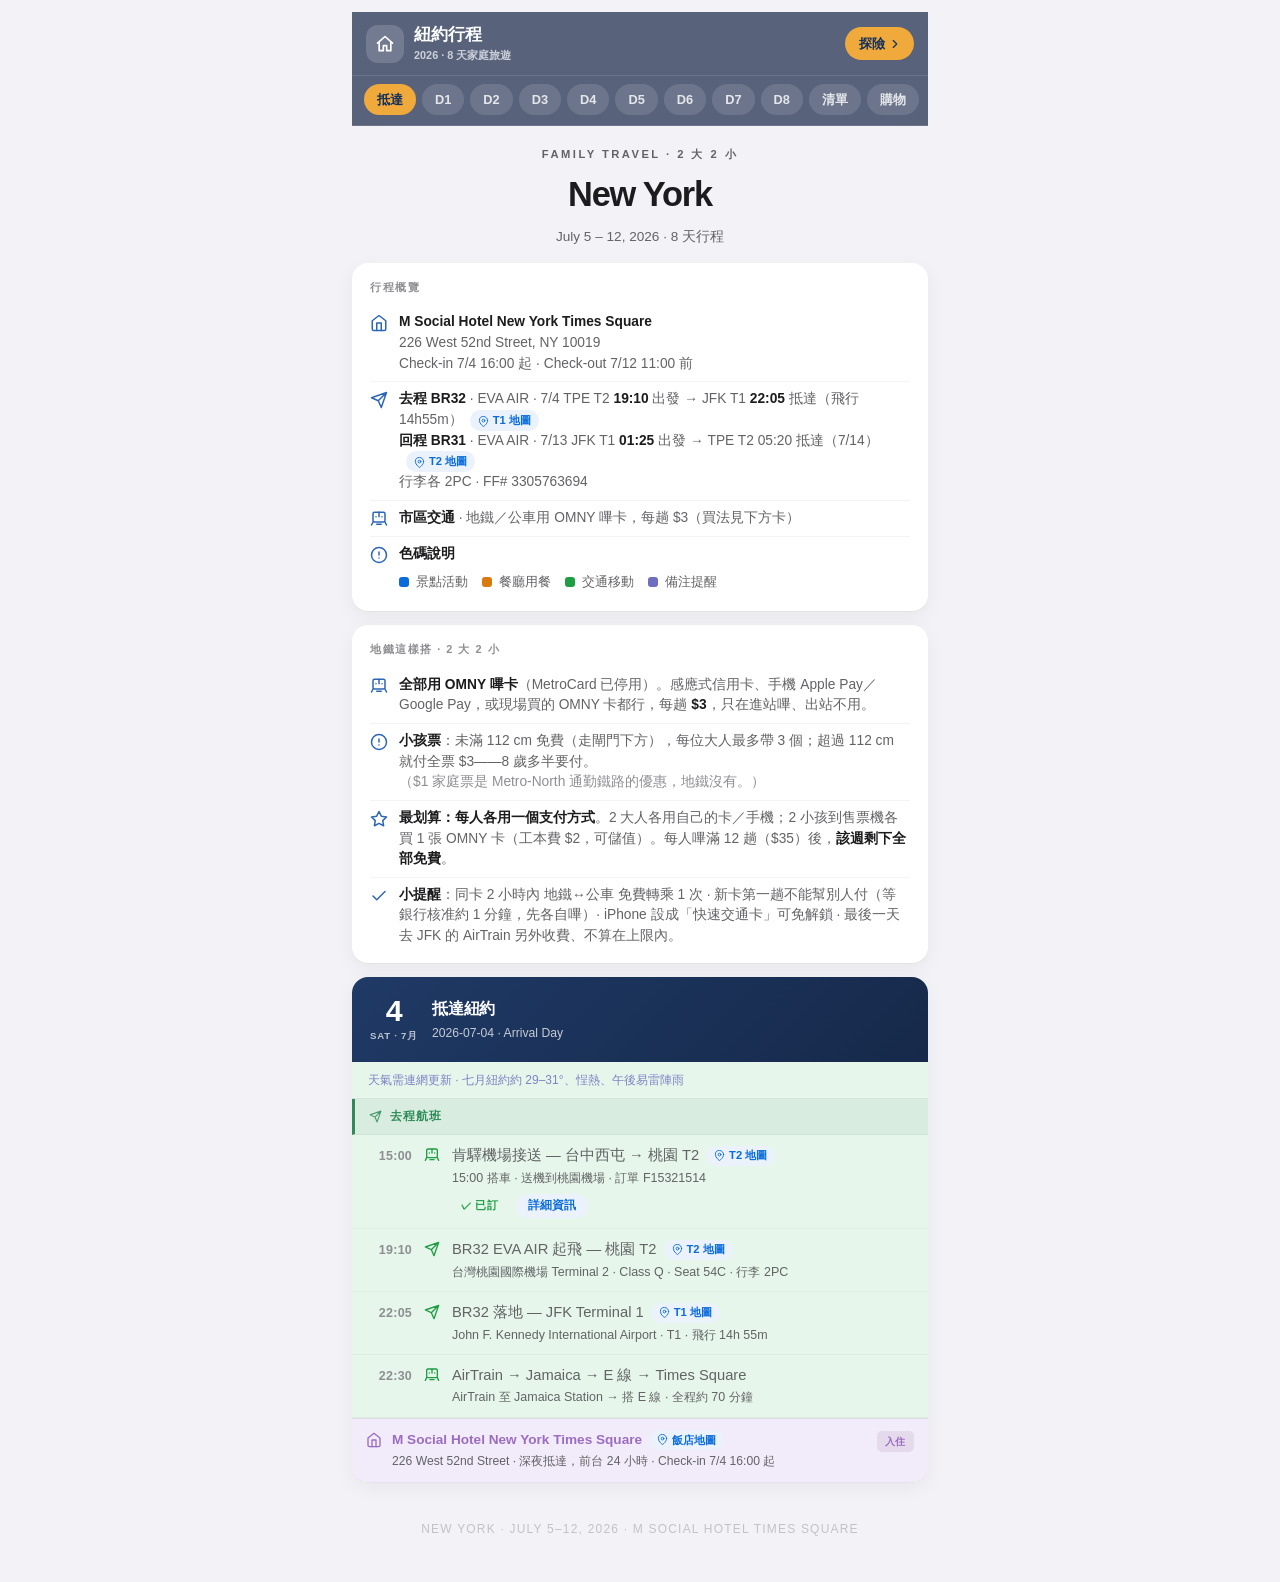
==== commit 9c91507a: "V1.12.10" ====
--- a/itinerary.html
+++ b/itinerary.html
@@ -330,7 +330,7 @@
     <b>回程 BR31</b> · EVA AIR · 7/13 JFK T1 <b>01:25</b> 出發 → TPE T2 05:20 抵達（7/14）<a href="https://www.google.com/maps/search/?api=1&query=Taiwan+Taoyuan+International+Airport+Terminal+2" target="_blank" rel="noopener" class="map-link"><svg><use href="#i-map"/></svg>T2 地圖</a><br>
     行李各 2PC · FF# 3305763694
   </div></div>
-  <div class="ic-row"><svg><use href="#i-train"/></svg><div><b>市區交通</b> · 地鐵／公車用 OMNY 嗶卡，每趟 $3（買法見下方卡）<br>American Dream（Day 5）：建議 Uber／Lyft 直達（門到門約 30 分）；省錢可搭 NJ Transit #355 快線（平日僅 10:00、12:30 兩班）</div></div>
+  <div class="ic-row"><svg><use href="#i-train"/></svg><div><b>市區交通</b> · 地鐵／公車用 OMNY 嗶卡，每趟 $3（買法見下方卡）</div></div>
   <div class="ic-row" style="padding-bottom:4px;border-bottom:none;">
     <svg><use href="#i-info"/></svg>
     <div>
@@ -762,82 +762,74 @@
 <div class="day-card view" id="day-9" data-view="9">
   <div class="day-head">
     <div class="date-box"><div class="date-num">9</div><div class="date-wd">THU · 7月</div></div>
-    <div class="day-info"><div class="day-title">American Dream Mall</div><div class="day-sub">2026-07-09 · Day 5 · 水樂園日 · 帶泳衣！</div></div>
+    <div class="day-info"><div class="day-title">Intrepid 航艦博物館</div><div class="day-sub">2026-07-09 · Day 5 · 航母＋太空梭＋哈德遜河西區</div></div>
   </div>
   <div class="wxbar" data-date="2026-07-09"><span class="wx-load">天氣載入中…</span></div>
 
-  <div class="sec s-trans"><svg><use href="#i-train"/></svg>前往 NJ · 叫車</div>
+  <div class="sec s-act"><svg><use href="#i-star"/></svg>上午 · 睡飽出發</div>
   <div class="row r-note">
-    <div class="row-t">09:30</div>
-    <div class="row-i"><svg><use href="#i-bag"/></svg></div>
-    <div class="row-b"><div class="row-name">準備行李：泳衣 + 換洗衣物 + 防水袋</div><div class="row-desc">昨晚 SUMMIT 玩到晚，今早睡飽再出發</div></div>
+    <div class="row-t">上午</div>
+    <div class="row-i"><svg><use href="#i-info"/></svg></div>
+    <div class="row-b"><div class="row-name">昨晚 SUMMIT 玩到晚，今早睡飽再出發</div><div class="row-desc">飯店附近吃早午餐，10:30 再步行去碼頭</div></div>
   </div>
   <div class="row r-trans">
-    <div class="row-t">10:00</div>
-    <div class="row-i"><svg><use href="#i-train"/></svg></div>
-    <div class="row-b">
-      <div class="row-name">飯店門口叫 Uber／Lyft → American Dream<a href="https://www.google.com/maps/place/?q=place_id:ChIJ3U3JLY35wokRfD602TzR6EE" target="_blank" rel="noopener" class="map-link"><svg><use href="#i-map"/></svg>地圖</a></div>
-      <div class="row-desc">門到門約 30 分鐘 · 約 10:30 抵達 · 單程估 $40–60 · 帶溼泳具最方便、時間自由</div>
-      <button class="info-btn" onclick="toggleInfo(this)">詳細資訊</button>
-    </div>
-  </div>
-  <div class="info-panel">
-    <div class="ip-row"><div class="ip-label">為何叫車</div><div class="ip-text">7/9 是週四，NJ Transit #355 快線平日只有 10:00、12:30 兩班、回程僅 19:00／21:30，被時刻表綁死；叫車門到門、想幾點走幾點走，帶小孩＋溼泳具最實際</div></div>
-    <div class="ip-row"><div class="ip-label">上車點</div><div class="ip-text">去程飯店門口（226 W 52nd St）直接叫；回程在 American Dream 入口外的 rideshare 上車區叫</div></div>
-    <div class="ip-row"><div class="ip-label">省錢備案</div><div class="ip-text">想省錢可改 #355（Port Authority 305 號門、10:00 出發），但回程綁 19:00／21:30</div></div>
-  </div>
-
-  <div class="sec s-act"><svg><use href="#i-swim"/></svg>Mall 全天</div>
-  <div class="row r-act">
-    <div class="row-t">10:45</div>
+    <div class="row-t">10:30</div>
+    <div class="row-i"><svg><use href="#i-walk"/></svg></div>
+    <div class="row-b"><div class="row-name">步行至 Pier 86（Intrepid）</div><div class="row-desc">飯店往西走約 15 分鐘 · W 46th St & 12th Ave</div></div>
+  </div>
+
+  <div class="sec s-act"><svg><use href="#i-plane"/></svg>Intrepid 海空暨太空博物館</div>
+  <div class="row r-act">
+    <div class="row-t">11:00</div>
+    <div class="row-i"><svg><use href="#i-plane"/></svg></div>
+    <div class="row-b">
+      <div class="row-name">Intrepid 航艦博物館<a href="https://www.google.com/maps/search/?api=1&query=Intrepid+Museum+Pier+86+New+York" target="_blank" rel="noopener" class="map-link"><svg><use href="#i-map"/></svg>地圖</a></div>
+      <div class="row-desc">航空母艦＋戰機甲板＋太空梭 Enterprise＋潛艇 Growler＋兒童互動廳 · 約 3 小時 · 小孩必愛</div>
+      <span class="rtag rt-pre">提前網購</span>
+      <button class="info-btn" onclick="toggleInfo(this)">詳細資訊</button>
+    </div>
+  </div>
+  <div class="info-panel">
+    <div class="ip-row"><div class="ip-label">看點</div><div class="ip-text">飛行甲板上 20+ 架戰機（F-14、SR-71 黑鳥）、太空梭 Enterprise、唯一開放參觀的飛彈潛艇 Growler、Exploreum 兒童動手展區</div></div>
+    <div class="ip-row"><div class="ip-label">時間</div><div class="ip-text">週四 10:00–17:00（最後入場 16:00）· 建議 2–3 小時 · intrepidmuseum.org 先選時段</div></div>
+    <div class="ip-row"><div class="ip-label">票價</div><div class="ip-text">成人 $32、兒童(5–12) $23、4 歲以下免費；4D／G-Force 模擬器另收 $11/次</div></div>
+    <div class="ip-row"><div class="ip-label">提醒</div><div class="ip-text">飛行甲板為戶外、夏天很曬→帽子防曬水壺；機庫甲板與太空梭館室內有冷氣可躲熱</div></div>
+  </div>
+
+  <div class="sec s-food"><svg><use href="#i-food"/></svg>午餐 · 地獄廚房</div>
+  <div class="row r-food">
+    <div class="row-t">14:00</div>
+    <div class="row-i"><svg><use href="#i-food"/></svg></div>
+    <div class="row-b">
+      <div class="row-name">午餐 — Hell's Kitchen 9 大道（泰式）<a href="https://www.google.com/maps/search/?api=1&query=Pure+Thai+Cookhouse+9th+Ave+New+York" target="_blank" rel="noopener" class="map-link"><svg><use href="#i-map"/></svg>地圖</a></div>
+      <div class="row-desc">泰式 · Pure Thai Cookhouse · 碼頭走回 9 大道餐廳街 · 新菜系、小孩吃炒河粉/炒飯</div>
+      <button class="info-btn" onclick="toggleInfo(this)">詳細資訊</button>
+    </div>
+  </div>
+  <div class="info-panel">
+    <div class="ip-row"><div class="ip-label">區域</div><div class="ip-text">Hell's Kitchen（9 大道）餐廳超多，泰式／越式／美式任選，不想等位換隔壁店也行</div></div>
+    <div class="ip-row"><div class="ip-label">招牌</div><div class="ip-text">Pure Thai 手工蛋麵、打拋豬、綠咖哩，份量適合分食</div></div>
+  </div>
+
+  <div class="sec s-act"><svg><use href="#i-shop"/></svg>下午 · Hudson Yards</div>
+  <div class="row r-act">
+    <div class="row-t">15:30</div>
     <div class="row-i"><svg><use href="#i-shop"/></svg></div>
-    <div class="row-b"><div class="row-name">抵達 American Dream<a href="https://www.google.com/maps/place/?q=place_id:ChIJ3U3JLY35wokRfD602TzR6EE" target="_blank" rel="noopener" class="map-link"><svg><use href="#i-map"/></svg>地圖</a></div><div class="row-desc">East Rutherford, NJ · Mall 11:00 開門，剛好接上</div></div>
-  </div>
-  <div class="row r-act">
-    <div class="row-t">11:00</div>
-    <div class="row-i"><svg><use href="#i-star"/></svg></div>
-    <div class="row-b">
-      <div class="row-name">Nickelodeon Universe 主題樂園<a href="https://www.google.com/maps/place/?q=place_id:ChIJ3U3JLY35wokRfD602TzR6EE" target="_blank" rel="noopener" class="map-link"><svg><use href="#i-map"/></svg>地圖</a></div>
-      <div class="row-desc">室內主題公園 · 摩天輪 · 雲霄飛車</div>
-      <button class="info-btn" onclick="toggleInfo(this)">詳細資訊</button>
-    </div>
-  </div>
-  <div class="info-panel">
-    <div class="ip-row"><div class="ip-label">特色</div><div class="ip-text">美國第二大室內 Mall，含 Nickelodeon 樂園、室內滑雪、摩天輪</div></div>
-    <div class="ip-row"><div class="ip-label">票價</div><div class="ip-text">All-Day Pass 約 $45–55，含大部分設施</div></div>
-    <div class="ip-row"><div class="ip-label">建議</div><div class="ip-text">提前網購夏季熱門，水樂園分開計費</div></div>
-  </div>
-  <div class="row r-food">
-    <div class="row-t">12:30</div>
-    <div class="row-i"><svg><use href="#i-food"/></svg></div>
-    <div class="row-b"><div class="row-name">午餐 — Mall 美食廣場</div><div class="row-desc">Mall 速食 · 補充體力備戰水樂園</div></div>
-  </div>
-  <div class="row r-act">
-    <div class="row-t">14:00</div>
-    <div class="row-i"><svg><use href="#i-swim"/></svg></div>
-    <div class="row-b">
-      <div class="row-name">DreamWorks Water Park<a href="https://www.google.com/maps/place/?q=place_id:ChIJ3U3JLY35wokRfD602TzR6EE" target="_blank" rel="noopener" class="map-link"><svg><use href="#i-map"/></svg>地圖</a></div>
-      <div class="row-desc">泳衣已備好 · 室內水樂園 · 全年恆溫</div>
-      <span class="rtag rt-pre">建議提前購票</span>
-      <button class="info-btn" onclick="toggleInfo(this)">詳細資訊</button>
-    </div>
-  </div>
-  <div class="info-panel">
-    <div class="ip-row"><div class="ip-label">特色</div><div class="ip-text">室內水樂園，含滑水道、波浪池、兒童戲水區</div></div>
-    <div class="ip-row"><div class="ip-label">注意</div><div class="ip-text">帶泳衣、換洗衣物、防水袋；更衣室 + 置物櫃 on-site</div></div>
-    <div class="ip-row"><div class="ip-label">票價</div><div class="ip-text">約 $40–60/人，夏季需提前預訂</div></div>
-  </div>
-
-  <div class="sec s-trans"><svg><use href="#i-train"/></svg>返回 · 叫車</div>
-  <div class="row r-trans">
-    <div class="row-t">17:30</div>
-    <div class="row-i"><svg><use href="#i-train"/></svg></div>
-    <div class="row-b"><div class="row-name">American Dream 叫 Uber／Lyft 回曼哈頓</div><div class="row-desc">玩累就走、不必等班次 · 可直接叫到 Hudson Yards 吃晚餐（約 30 分）</div></div>
+    <div class="row-b">
+      <div class="row-name">Hudson Yards — The Shops＋Vessel<a href="https://www.google.com/maps/search/?api=1&query=Hudson+Yards+New+York" target="_blank" rel="noopener" class="map-link"><svg><use href="#i-map"/></svg>地圖</a></div>
+      <div class="row-desc">往南到 Hudson Yards · 室內商場吹冷氣、Vessel 蜂巢建築拍照、公共藝術 · 小孩放電</div>
+      <span class="rtag rt-free">逛街免費</span>
+      <button class="info-btn" onclick="toggleInfo(this)">詳細資訊</button>
+    </div>
+  </div>
+  <div class="info-panel">
+    <div class="ip-row"><div class="ip-label">玩法</div><div class="ip-text">The Shops 室內商場躲熱、Vessel 銅色蜂巢階梯（外觀免費，登階需另購時段票）；旁邊就是晚餐 Mercado</div></div>
+    <div class="ip-row"><div class="ip-label">順帶</div><div class="ip-text">這裡也是 Day 8 High Line 的北端起點；今天先逛商場，High Line 留到最後一天走</div></div>
   </div>
 
   <div class="sec s-food"><svg><use href="#i-food"/></svg>晚餐</div>
   <div class="row r-food">
-    <div class="row-t">18:30</div>
+    <div class="row-t">18:00</div>
     <div class="row-i"><svg><use href="#i-food"/></svg></div>
     <div class="row-b">
       <div class="row-name">晚餐 — Mercado Little Spain<a href="https://www.google.com/maps/search/?api=1&query=Mercado+Little+Spain+Hudson+Yards+New+York" target="_blank" rel="noopener" class="map-link"><svg><use href="#i-map"/></svg>地圖</a></div>
@@ -846,9 +838,9 @@
     </div>
   </div>
   <div class="info-panel">
-    <div class="ip-row"><div class="ip-label">地址</div><div class="ip-text">10 Hudson Yards, 10th Floor</div></div>
-    <div class="ip-row"><div class="ip-label">特色</div><div class="ip-text">西班牙美食市集風格，多種 Tapas 共食，適合家庭</div></div>
-    <div class="ip-row"><div class="ip-label">交通</div><div class="ip-text">從 American Dream 叫車可直接到 Hudson Yards；飯後搭 7 線一站回 Times Square</div></div>
+    <div class="ip-row"><div class="ip-label">地址</div><div class="ip-text">10 Hudson Yards（就在 The Shops 內）</div></div>
+    <div class="ip-row"><div class="ip-label">特色</div><div class="ip-text">西班牙美食市集風格，多種 Tapas 共食，適合家庭；火腿、海鮮燉飯、吉拿棒</div></div>
+    <div class="ip-row"><div class="ip-label">交通</div><div class="ip-text">飯後搭 7 線一站回 Times Square</div></div>
   </div>
 
   <div class="hotel-strip">
@@ -1226,7 +1218,7 @@
   </div>
   <div class="cl-item" onclick="this.querySelector('.cl-box').classList.toggle('done')">
     <div class="cl-box"></div>
-    <div><div class="cl-label">DreamWorks Water Park 票</div><div class="cl-sub">7/9 · americandream.com · 夏季熱門需提前</div></div>
+    <div><div class="cl-label">Intrepid 航艦博物館 票</div><div class="cl-sub">7/9（Day 5）· intrepidmuseum.org · 選時段 · 成人$32／兒童(5-12)$23</div></div>
   </div>
   <div class="cl-item" onclick="this.querySelector('.cl-box').classList.toggle('done')">
     <div class="cl-box"></div>
@@ -1245,20 +1237,20 @@
 <!-- ─── 購物清單（獨立頁 shop）─── -->
 <div class="checklist-card view" data-view="shop">
   <div class="cl-title">已比價 · 鞋＋家電</div>
-  <div class="cl-note">💡 在 <b>American Dream（Day 5）</b>買最划算：紐澤西<b>鞋類免營業稅</b>（紐約要加 8.875%）。匯率約 <b>1 USD≈31.8 NTD</b>；美國價為官網定價、未稅。</div>
-  <div class="cl-item" onclick="this.querySelector('.cl-box').classList.toggle('done')">
-    <div class="cl-box"></div>
-    <div><div class="cl-label">Hopara 2 · 水陸涼鞋　<b style="color:var(--trans)">✅ 美國划算</b></div><div class="cl-sub">台 NT$5,080 ／ 美 $140（≈NT$4,450）· 省約 600（~12%），常有特價更便宜</div></div>
-  </div>
-  <div class="cl-item" onclick="this.querySelector('.cl-box').classList.toggle('done')">
-    <div class="cl-box"></div>
-    <div><div class="cl-label">Stinson EVO GTX · GORE-TEX 防水　<b style="color:var(--food)">➖ 持平</b></div><div class="cl-sub">台 NT$6,280 ／ 美 ~$190（≈NT$6,040）· 基本一樣，看到喜歡的顏色再入</div></div>
+  <div class="cl-note">💡 行程已不去紐澤西（水樂園取消），<b>鞋在紐約買要加 8.875% 稅</b>（$110 以上鞋／服飾課稅）。加稅後只剩 Hopara 2 小贏，其餘兩雙台灣較划算。想免稅得專程跑紐澤西 outlet（如 Jersey Gardens）。匯率 <b>1 USD≈31.8 NTD</b>；下列美國價為官網未稅價。</div>
+  <div class="cl-item" onclick="this.querySelector('.cl-box').classList.toggle('done')">
+    <div class="cl-box"></div>
+    <div><div class="cl-label">Hopara 2 · 水陸涼鞋　<b style="color:var(--food)">➖ 加稅後小贏</b></div><div class="cl-sub">台 NT$5,080 ／ 美 $140＋稅（≈NT$4,840）· 僅省 ~240，除非碰特價</div></div>
+  </div>
+  <div class="cl-item" onclick="this.querySelector('.cl-box').classList.toggle('done')">
+    <div class="cl-box"></div>
+    <div><div class="cl-label">Stinson EVO GTX · GORE-TEX 防水　<b style="color:var(--warn)">❌ 台灣便宜</b></div><div class="cl-sub">台 NT$6,280 ／ 美 ~$190＋稅（≈NT$6,580）· 加稅後台灣較便宜，除非特價</div></div>
   </div>
   <div class="cl-item" onclick="this.querySelector('.cl-box').classList.toggle('done')">
     <div class="cl-box"></div>
     <div><div class="cl-label">Clifton 9 GTX · 防水路跑　<b style="color:var(--warn)">❌ 台灣略便宜</b></div><div class="cl-sub">台 NT$5,080 ／ 美 $165（≈NT$5,250）· 除非美國打折，否則台灣買即可</div></div>
   </div>
-  <div class="cl-note">🛍 American Dream 內有運動鞋店（DSW、Foot Locker 等）；HOKA 官網會員首購 9 折可疊。出發前先在台灣試穿、記好 US 尺碼。</div>
+  <div class="cl-note">🛍 紐約買鞋：DSW、Foot Locker、Nordstrom Rack、Macy's，或 HOKA 官網（會員首購 9 折）。出發前先在台灣試穿、記好 US 尺碼；想免稅得專程跑紐澤西 outlet。</div>
   <div class="cl-item" onclick="this.querySelector('.cl-box').classList.toggle('done')">
     <div class="cl-box"></div>
     <div><div class="cl-label">Dyson Supersonic r 吹風機　<b style="color:var(--warn)">❌ 台灣便宜，別在美國買</b></div><div class="cl-sub">台 NT$14,900 ／ 美 $550起（dyson.com，≈NT$17,500+，電器另課稅）· 台灣反而便宜約 2,600+</div></div>
@@ -1348,7 +1340,6 @@
   <div class="ic-row"><svg><use href="#i-bag"/></svg><div><b>Woodbury Common Premium Outlets</b>（名牌 outlet · 整天）<br>曼哈頓北邊車程約 1～1.5 小時，250+ 品牌、有 Shake Shack 與兒童遊戲區。<br><span style="color:var(--text-3)">建議：整天購物，小孩較易膩，列為純備案。1651&nbsp;Broadway（W&nbsp;51st，飯店旁）搭 Woodbury Bus，車票先上 woodburybus.com／CoachUSA.com 買，現場不售票。</span></div></div>
   <div class="ic-row"><svg><use href="#i-sky"/></svg><div><b>Edge at Hudson Yards</b>（戶外玻璃天台 · 1～1.5 小時）<br>西半球最高戶外觀景台，玻璃地板＋外傾玻璃牆，刺激好拍，就在 High Line 北端。<br><span style="color:var(--text-3)">建議：偏好戶外高空刺激、不怕高的話，可替換 Day 4 的 SUMMIT。</span></div></div>
   <div class="ic-row"><svg><use href="#i-plane"/></svg><div><b>Intrepid 無畏號海空暨太空博物館</b>（半天）<br>航空母艦＋太空梭＋潛艇，小孩超愛。西邊 Pier&nbsp;86，離飯店近。<br><span style="color:var(--text-3)">建議：可加進任何西區半天，例如 Day 8 上午。</span></div></div>
-  <div class="ic-row"><svg><use href="#i-swim"/></svg><div><b>Coney Island 康尼島</b>（整天 · 夏天限定）<br>海灘＋復古遊樂園＋Nathan's 熱狗，布魯克林南端。<br><span style="color:var(--text-3)">建議：另一種戶外玩樂日（海灘＋遊樂園）；Day 5 已定室內水樂園，此為純備案。</span></div></div>
   <div class="ic-row"><svg><use href="#i-shop"/></svg><div><b>FAO Schwarz ＋ LEGO 旗艦店</b>（1 小時）<br>經典大玩具店，小孩最愛，第五大道、走路可到。<br><span style="color:var(--text-3)">建議：任何傍晚順路補進去。</span></div></div>
   <div class="ic-row" style="border-bottom:none"><svg><use href="#i-park"/></svg><div><b>中央公園動物園 Central Park Zoo</b>（1～1.5 小時）<br>小型動物園（《馬達加斯加》原型），就在中央公園內。<br><span style="color:var(--text-3)">建議：可直接加進 Day 2 中央公園的行程。</span></div></div>
 </div>
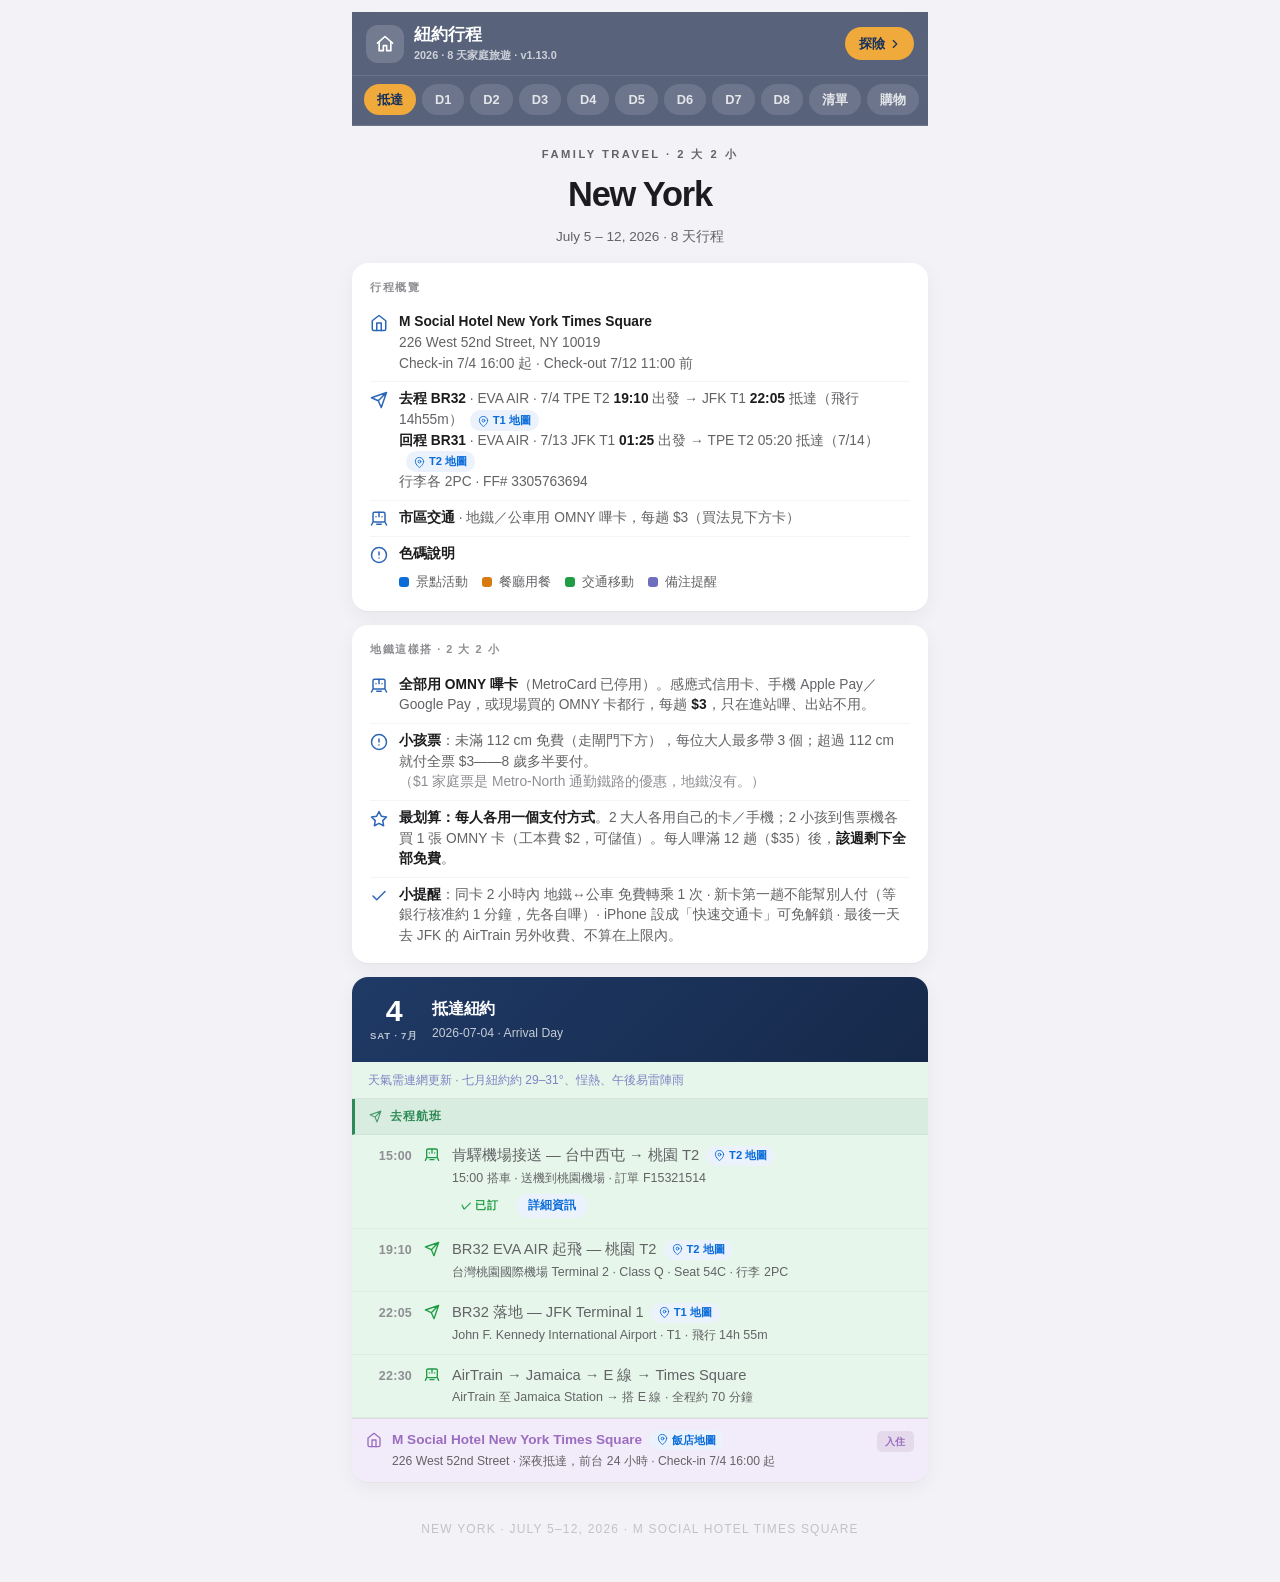
==== commit b826c71f: "V1.13.0" ====
--- a/itinerary.html
+++ b/itinerary.html
@@ -310,7 +310,7 @@
   <a href="index.html" class="topbar-home" aria-label="回首頁"><svg viewBox="0 0 24 24" fill="none" stroke="currentColor" stroke-width="2.2" stroke-linecap="round" stroke-linejoin="round"><path d="M3 11l9-8 9 8"/><path d="M5 10v10h5v-6h4v6h5V10"/></svg></a>
   <div class="topbar-mid">
     <div class="topbar-title">紐約行程</div>
-    <div class="topbar-sub">2026 · 8 天家庭旅遊</div>
+    <div class="topbar-sub">2026 · 8 天家庭旅遊 · v1.13.0</div>
   </div>
   <a href="kids.html" class="topbar-switch">探險<svg viewBox="0 0 24 24" fill="none" stroke="currentColor" stroke-width="2.6" stroke-linecap="round" stroke-linejoin="round"><path d="M9 6l6 6-6 6"/></svg></a>
 </div>
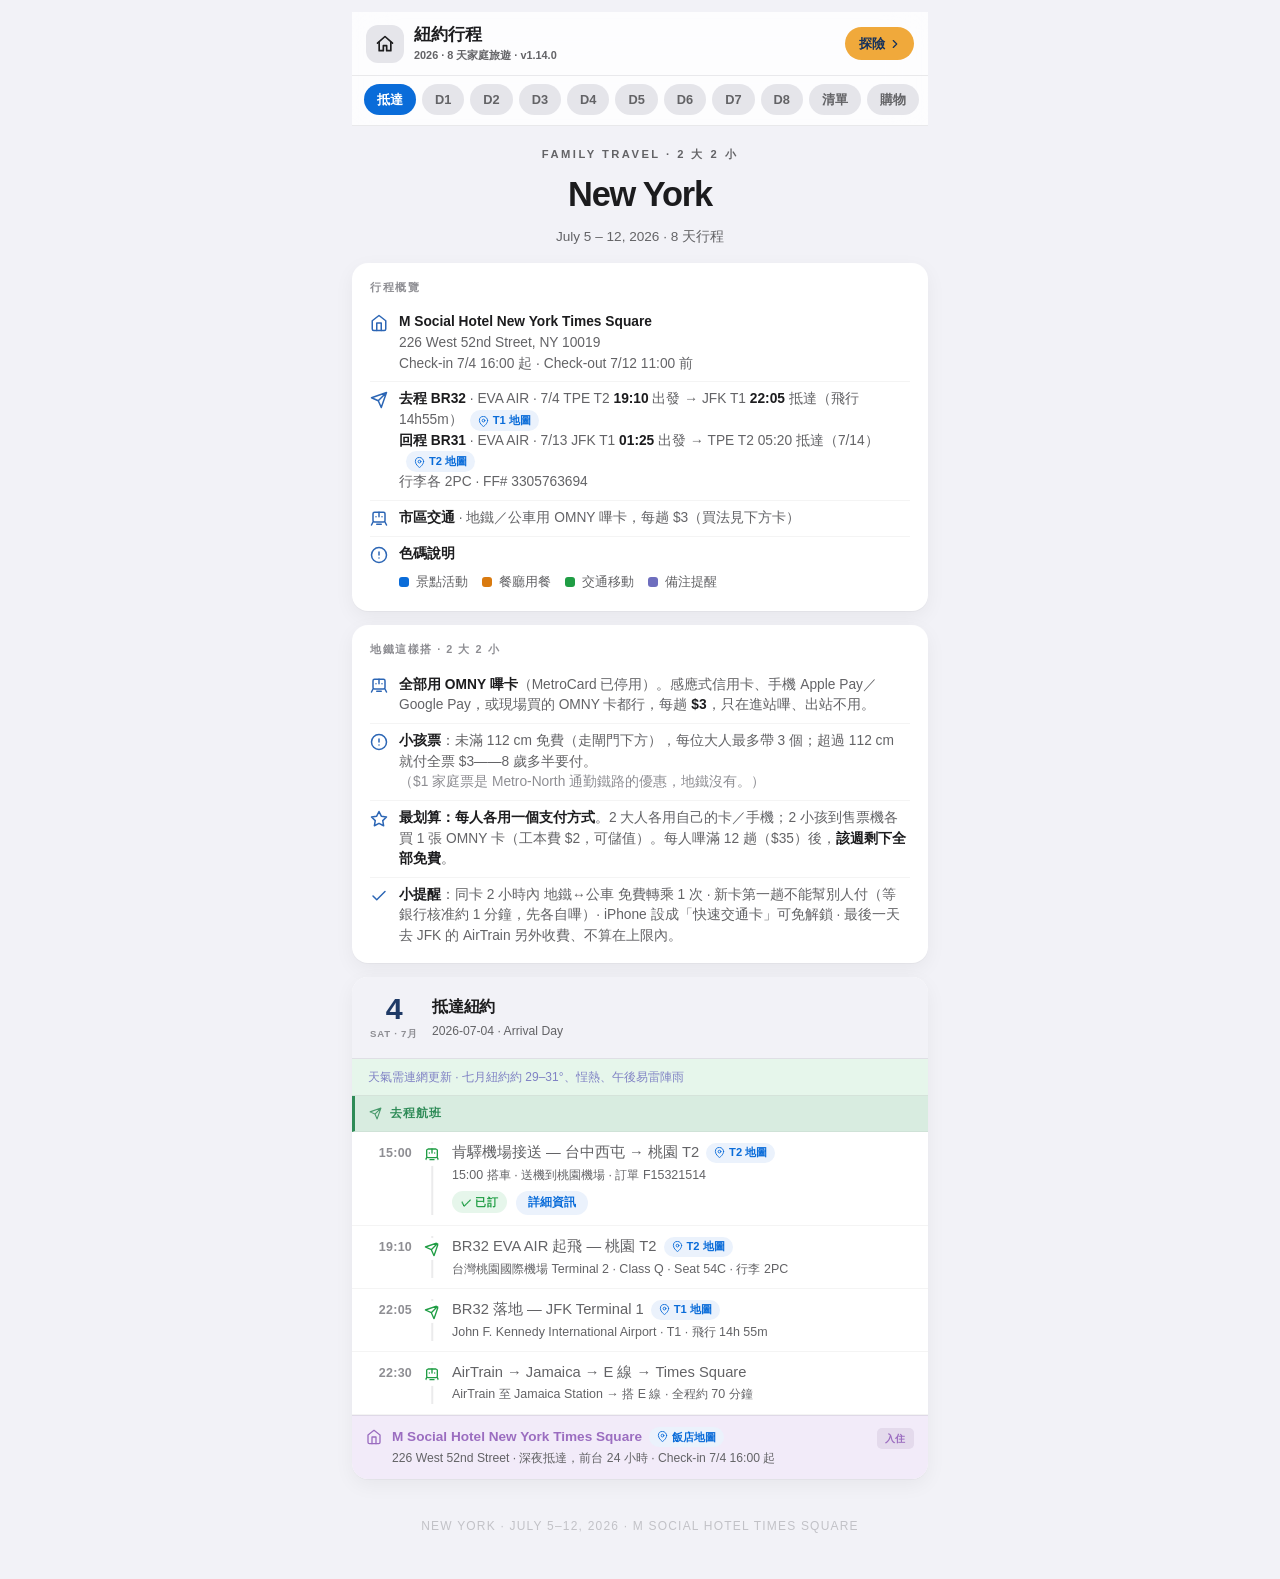
==== commit 5af21185: "V1.14.0" ====
--- a/itinerary.html
+++ b/itinerary.html
@@ -57,7 +57,7 @@
   --r-card:   16px;
   --r-btn:    10px;
   --shadow-card: 0 1px 1px rgba(0,0,0,.03), 0 6px 20px rgba(0,0,0,.05);
-  --bar-bg:   rgba(28,43,74,.72);
+  --bar-bg:   rgba(255,255,255,.80);
 }
 @media (prefers-color-scheme: dark) {
   :root {
@@ -113,16 +113,17 @@
 .day-card { background:var(--card); border-radius:var(--r-card); margin-bottom:14px; overflow:hidden; box-shadow:var(--shadow-card); }
 
 .day-head {
-  padding:18px;
-  background:linear-gradient(135deg, var(--primary) 0%, var(--primary-d) 100%);
+  padding:16px 18px;
+  background:var(--card-2);
+  border-bottom:1px solid var(--line);
   display:flex; align-items:center; gap:14px;
 }
 .date-box { text-align:center; min-width:42px; }
-.date-num { font-size:1.9rem; font-weight:800; color:#fff; line-height:1; letter-spacing:-.02em; }
-.date-wd { font-size:.6rem; color:rgba(255,255,255,.7); letter-spacing:.08em; margin-top:4px; font-weight:600; text-transform:uppercase; }
+.date-num { font-size:1.9rem; font-weight:800; color:var(--primary); line-height:1; letter-spacing:-.02em; }
+.date-wd { font-size:.6rem; color:var(--text-3); letter-spacing:.08em; margin-top:4px; font-weight:600; text-transform:uppercase; }
 .day-info { flex:1; min-width:0; }
-.day-title { font-size:1.02rem; font-weight:700; color:#fff; letter-spacing:-.01em; }
-.day-sub { font-size:.76rem; color:rgba(255,255,255,.75); margin-top:3px; }
+.day-title { font-size:1.02rem; font-weight:700; color:var(--text); letter-spacing:-.01em; }
+.day-sub { font-size:.76rem; color:var(--text-2); margin-top:3px; }
 
 /* ─── SECTION DIVIDERS ─── */
 .sec {
@@ -131,9 +132,9 @@
   font-size:.72rem; font-weight:700; letter-spacing:.1em; text-transform:uppercase;
   border-bottom:1px solid var(--line-l);
 }
-.s-act   { background:var(--act-bg2);   color:var(--act);   border-left:3px solid var(--act); }
-.s-food  { background:var(--food-bg2);  color:var(--food);  border-left:3px solid var(--food); }
-.s-trans { background:var(--trans-bg2); color:var(--trans); border-left:3px solid var(--trans); }
+.s-act   { background:var(--act-bg);   color:var(--act);   border-left:3px solid var(--act); }
+.s-food  { background:var(--food-bg);  color:var(--food);  border-left:3px solid var(--food); }
+.s-trans { background:var(--trans-bg); color:var(--trans); border-left:3px solid var(--trans); }
 .s-note  { background:var(--note-bg);   color:var(--note);  border-left:3px solid var(--note); }
 .sec svg { width:13px; height:13px; opacity:.85; }
 
@@ -148,25 +149,25 @@
 }
 .row:last-of-type { border-bottom:none; }
 .row-t { font-size:.78rem; color:var(--text-3); font-weight:600; padding-top:2px; text-align:right; letter-spacing:.02em; }
-.row-i { color:var(--text-3); padding-top:2px; display:flex; justify-content:center; }
-.row-i svg { width:16px; height:16px; }
+.row-i { color:var(--text-3); padding-top:2px; display:flex; justify-content:center; align-items:flex-start; align-self:stretch; position:relative; }
+.row-i svg { width:16px; height:16px; position:relative; z-index:1; background:var(--card); border-radius:50%; padding:3px; box-sizing:content-box; }
 .row-b { min-width:0; }
 .row-name { font-size:.92rem; color:var(--text); font-weight:500; line-height:1.4; }
 .row-desc { font-size:.78rem; color:var(--text-2); margin-top:3px; line-height:1.45; }
 
-.r-act   { background:var(--act-bg); }
+.r-act   { background:transparent; }
 .r-act   .row-i { color:var(--act); }
 .r-act   .row-name { color:var(--text); }
 
-.r-food  { background:var(--food-bg); }
+.r-food  { background:transparent; }
 .r-food  .row-i { color:var(--food); }
 .r-food  .row-name { color:var(--text); }
 
-.r-trans { background:var(--trans-bg); }
+.r-trans { background:transparent; }
 .r-trans .row-i { color:var(--trans); }
 .r-trans .row-name { color:var(--text-2); font-weight:400; }
 
-.r-note  { background:var(--note-bg); }
+.r-note  { background:transparent; }
 .r-note  .row-i { color:var(--note); }
 .r-note  .row-name { color:var(--text-2); font-weight:400; font-style:italic; }
 
@@ -233,24 +234,24 @@
 .map-link svg { width:11px; height:11px; stroke:var(--act); }
 
 .topbar{position:sticky;top:0;z-index:50;background:transparent;padding:calc(env(safe-area-inset-top) + 12px) 14px 12px;display:flex;align-items:center;gap:10px}
-.topbar-home{display:flex;align-items:center;justify-content:center;width:38px;height:38px;border-radius:12px;background:rgba(255,255,255,.16);color:#fff;text-decoration:none;flex-shrink:0;transition:opacity .15s}
+.topbar-home{display:flex;align-items:center;justify-content:center;width:38px;height:38px;border-radius:12px;background:var(--card-3);color:var(--text);text-decoration:none;flex-shrink:0;transition:opacity .15s}
 .topbar-home:active{opacity:.6}
-.topbar-home:active{background:rgba(255,255,255,.26)}
+.topbar-home:active{background:var(--line)}
 .topbar-home svg{width:20px;height:20px}
 .topbar-mid{flex:1;min-width:0}
-.topbar .topbar-title{font-size:1.05rem;font-weight:900;color:#fff;line-height:1.3}
-.topbar .topbar-sub{font-size:.68rem;color:rgba(255,255,255,.7);margin-top:1px;font-weight:600}
+.topbar .topbar-title{font-size:1.05rem;font-weight:900;color:var(--text);line-height:1.3}
+.topbar .topbar-sub{font-size:.68rem;color:var(--text-2);margin-top:1px;font-weight:600}
 .topbar-switch{display:flex;align-items:center;gap:3px;background:var(--accent);color:var(--accent-ink);border-radius:980px;padding:7px 12px 7px 14px;font-size:.8rem;font-weight:800;text-decoration:none;flex-shrink:0;transition:opacity .15s}
 .topbar-switch:active{opacity:.6}
 .topbar-switch svg{width:14px;height:14px}
 
-.stickytop{position:sticky;top:0;z-index:50;background:var(--bar-bg);backdrop-filter:saturate(180%) blur(20px);-webkit-backdrop-filter:saturate(180%) blur(20px);border-bottom:.5px solid rgba(255,255,255,.12)}
+.stickytop{position:sticky;top:0;z-index:50;background:var(--bar-bg);backdrop-filter:saturate(180%) blur(20px);-webkit-backdrop-filter:saturate(180%) blur(20px);border-bottom:.5px solid var(--line)}
 .topbar{position:static!important;box-shadow:none!important}
-.daynav{display:flex;gap:6px;overflow-x:auto;background:transparent;padding:8px 12px 10px;-webkit-overflow-scrolling:touch;scrollbar-width:none;border-top:.5px solid rgba(255,255,255,.10)}
+.daynav{display:flex;gap:6px;overflow-x:auto;background:transparent;padding:8px 12px 10px;-webkit-overflow-scrolling:touch;scrollbar-width:none;border-top:.5px solid var(--line)}
 .daynav::-webkit-scrollbar{display:none}
-.daychip{flex-shrink:0;color:rgba(255,255,255,.82);text-decoration:none;font-size:.8rem;font-weight:700;padding:6px 13px;border-radius:980px;background:rgba(255,255,255,.12);white-space:nowrap;transition:opacity .15s}
+.daychip{flex-shrink:0;color:var(--text-2);text-decoration:none;font-size:.8rem;font-weight:700;padding:6px 13px;border-radius:980px;background:var(--card-3);white-space:nowrap;transition:opacity .15s}
 .daychip:active{opacity:.55}
-.daychip.active{background:var(--accent);color:var(--accent-ink)}
+.daychip.active{background:var(--act);color:#fff}
 .day-card{scroll-margin-top:112px}
 .cl-item{transition:opacity .15s}
 .cl-item:active{opacity:.6}
@@ -274,6 +275,8 @@
 .shop-cat-d{font-size:.74rem;color:var(--text-2);margin-bottom:7px}
 .shop-tags{display:flex;flex-wrap:wrap;gap:6px}
 .shop-tags span{font-size:.76rem;background:var(--act-bg);color:var(--text);padding:4px 9px;border-radius:20px;white-space:nowrap}
+.row-i::before{content:'';position:absolute;left:50%;top:0;bottom:0;width:1.5px;transform:translateX(-50%);background:var(--line);z-index:0}
+.row:last-of-type .row-i::before{bottom:50%}
 </style>
 </head>
 <body>
@@ -310,7 +313,7 @@
   <a href="index.html" class="topbar-home" aria-label="回首頁"><svg viewBox="0 0 24 24" fill="none" stroke="currentColor" stroke-width="2.2" stroke-linecap="round" stroke-linejoin="round"><path d="M3 11l9-8 9 8"/><path d="M5 10v10h5v-6h4v6h5V10"/></svg></a>
   <div class="topbar-mid">
     <div class="topbar-title">紐約行程</div>
-    <div class="topbar-sub">2026 · 8 天家庭旅遊 · v1.13.0</div>
+    <div class="topbar-sub">2026 · 8 天家庭旅遊 · v1.14.0</div>
   </div>
   <a href="kids.html" class="topbar-switch">探險<svg viewBox="0 0 24 24" fill="none" stroke="currentColor" stroke-width="2.6" stroke-linecap="round" stroke-linejoin="round"><path d="M9 6l6 6-6 6"/></svg></a>
 </div>
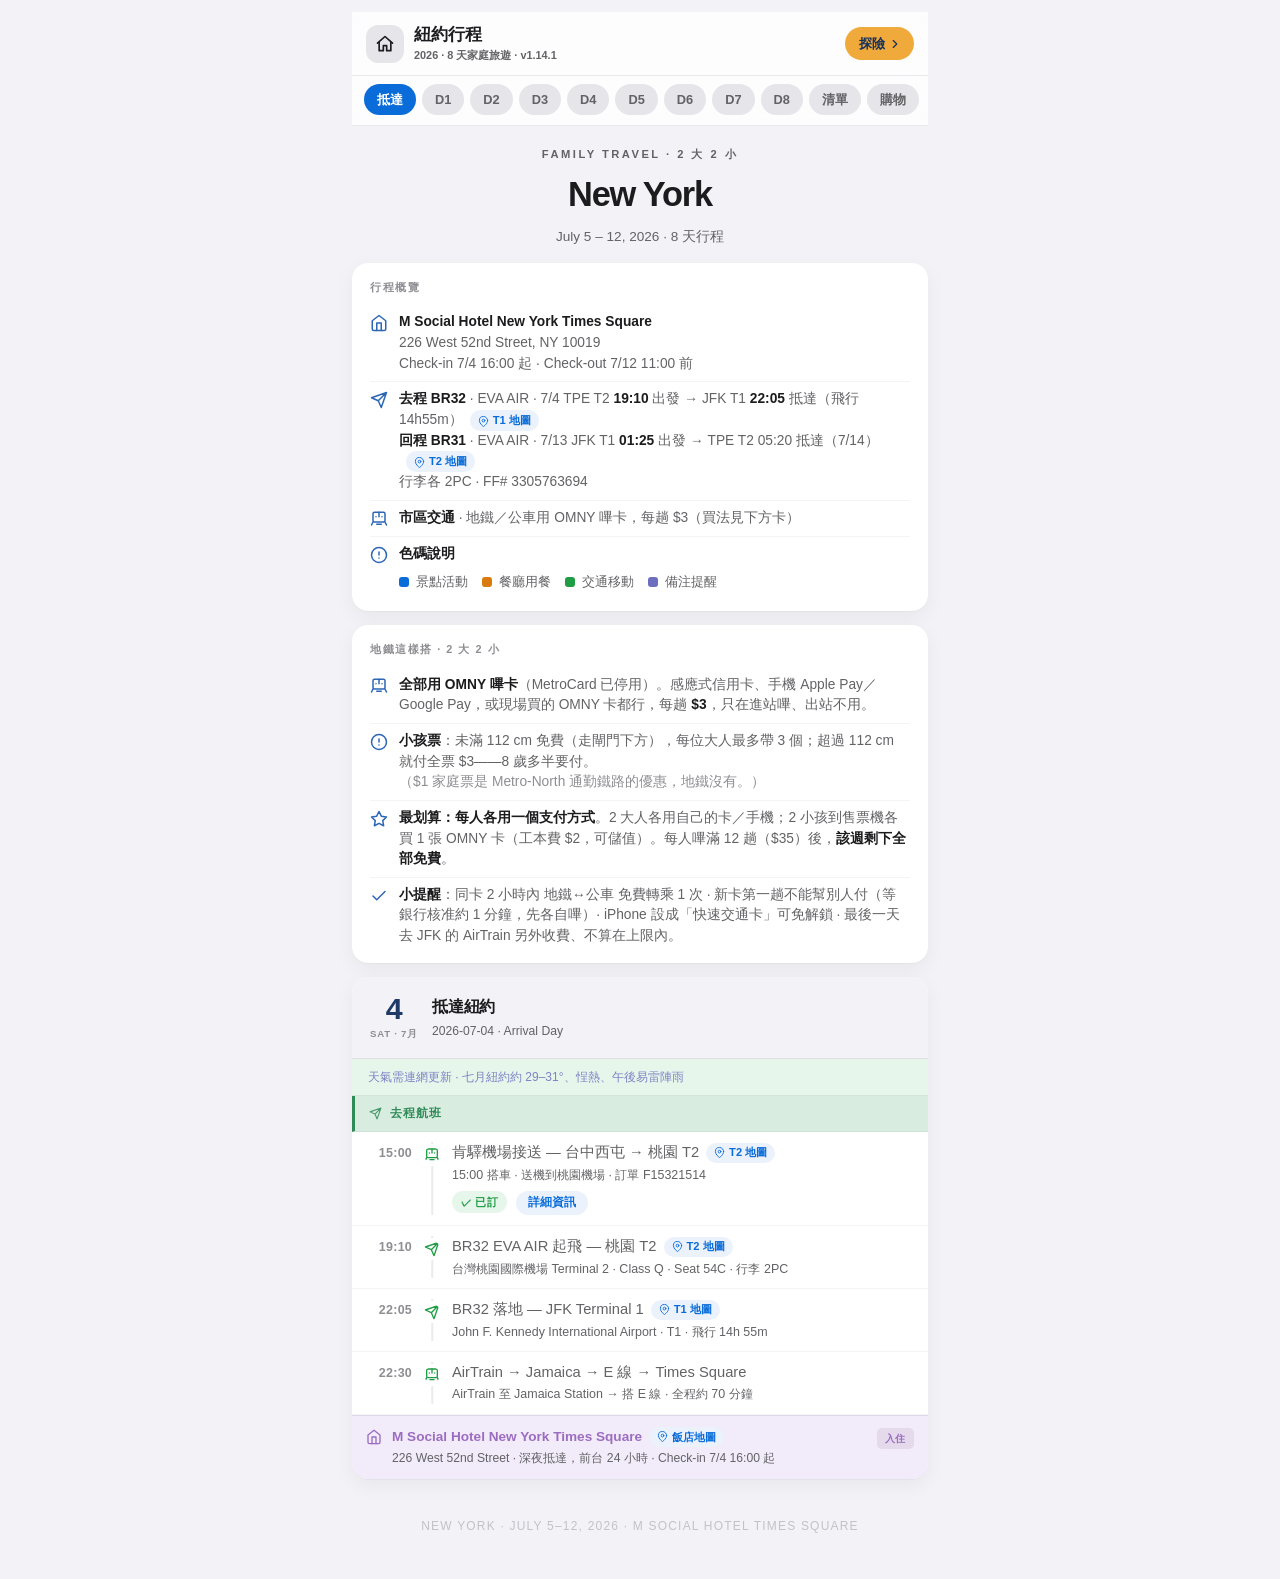
==== commit 35c27219: "V1.14.1" ====
--- a/itinerary.html
+++ b/itinerary.html
@@ -2,6 +2,7 @@
 <html lang="zh-TW">
 <head>
 <meta charset="UTF-8">
+<meta name="color-scheme" content="light">
 <link rel="icon" type="image/svg+xml" href="favicon/app-icon.svg">
 <link rel="icon" type="image/png" sizes="32x32" href="favicon/favicon-32x32.png">
 <link rel="icon" type="image/png" sizes="16x16" href="favicon/favicon-16x16.png">
@@ -59,22 +60,7 @@
   --shadow-card: 0 1px 1px rgba(0,0,0,.03), 0 6px 20px rgba(0,0,0,.05);
   --bar-bg:   rgba(255,255,255,.80);
 }
-@media (prefers-color-scheme: dark) {
-  :root {
-    --bg:#000; --bg-2:#1C1C1E; --card:#1C1C1E; --card-2:#2C2C2E; --card-3:#3A3A3C;
-    --line:rgba(255,255,255,.14); --line-l:rgba(255,255,255,.08);
-    --text:#fff; --text-2:#AEAEB2; --text-3:#8E8E93; --text-mute:#5C5C60;
-    --primary:#0A84FF; --primary-d:#0A2540; --primary-l:#5AA9FF;
-    --act:#5AA9FF;  --act-bg:rgba(10,132,255,.16);  --act-bg2:rgba(10,132,255,.24);
-    --food:#FFA33D; --food-bg:rgba(255,159,10,.15);  --food-bg2:rgba(255,159,10,.22);
-    --trans:#4FD267;--trans-bg:rgba(52,199,89,.15);  --trans-bg2:rgba(52,199,89,.22);
-    --note:#9B9BE8; --note-bg:rgba(94,92,230,.20);
-    --warn:#FF6961; --warn-bg:rgba(255,69,58,.20);
-    --hotel:#C99BE6;--hotel-bg:rgba(175,82,222,.20);
-    --shadow-card: 0 1px 1px rgba(0,0,0,.4), 0 6px 20px rgba(0,0,0,.5);
-    --bar-bg:rgba(18,18,20,.72);
-  }
-}
+/* 行程頁固定淺色（SELA 指定）：不跟隨系統深色模式，故移除 prefers-color-scheme:dark 覆蓋，勿再加回 */
 * { box-sizing: border-box; margin: 0; padding: 0; -webkit-tap-highlight-color: rgba(78,143,196,.15); }
 html { font-size: 16px; }
 body {
@@ -313,7 +299,7 @@
   <a href="index.html" class="topbar-home" aria-label="回首頁"><svg viewBox="0 0 24 24" fill="none" stroke="currentColor" stroke-width="2.2" stroke-linecap="round" stroke-linejoin="round"><path d="M3 11l9-8 9 8"/><path d="M5 10v10h5v-6h4v6h5V10"/></svg></a>
   <div class="topbar-mid">
     <div class="topbar-title">紐約行程</div>
-    <div class="topbar-sub">2026 · 8 天家庭旅遊 · v1.14.0</div>
+    <div class="topbar-sub">2026 · 8 天家庭旅遊 · v1.14.1</div>
   </div>
   <a href="kids.html" class="topbar-switch">探險<svg viewBox="0 0 24 24" fill="none" stroke="currentColor" stroke-width="2.6" stroke-linecap="round" stroke-linejoin="round"><path d="M9 6l6 6-6 6"/></svg></a>
 </div>
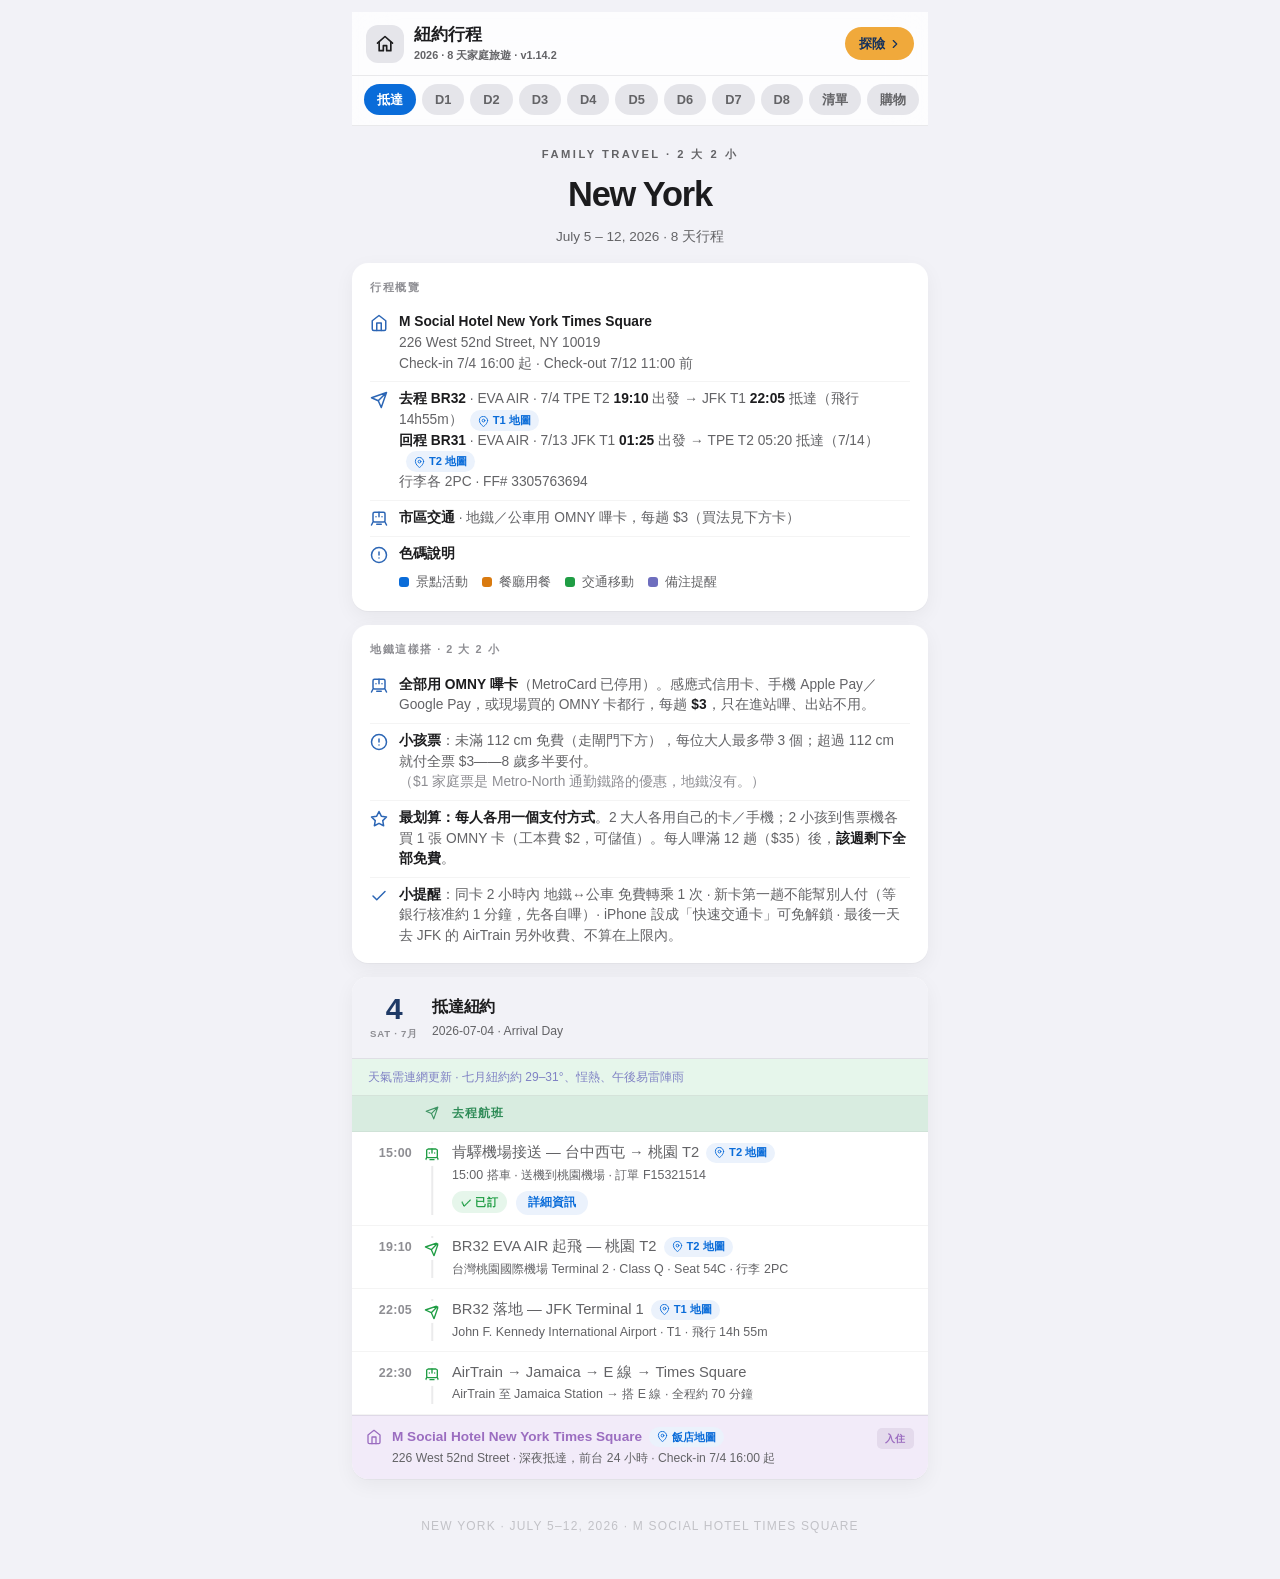
==== commit b1fb7abc: "V1.14.2" ====
--- a/itinerary.html
+++ b/itinerary.html
@@ -113,16 +113,17 @@
 
 /* ─── SECTION DIVIDERS ─── */
 .sec {
-  display:flex; align-items:center; gap:8px;
+  display:grid; grid-template-columns:46px 24px 1fr; gap:0 8px; align-items:center;
   padding:9px 14px;
   font-size:.72rem; font-weight:700; letter-spacing:.1em; text-transform:uppercase;
   border-bottom:1px solid var(--line-l);
 }
-.s-act   { background:var(--act-bg);   color:var(--act);   border-left:3px solid var(--act); }
-.s-food  { background:var(--food-bg);  color:var(--food);  border-left:3px solid var(--food); }
-.s-trans { background:var(--trans-bg); color:var(--trans); border-left:3px solid var(--trans); }
-.s-note  { background:var(--note-bg);   color:var(--note);  border-left:3px solid var(--note); }
-.sec svg { width:13px; height:13px; opacity:.85; }
+.s-act   { background:var(--act-bg);   color:var(--act);   }
+.s-food  { background:var(--food-bg);  color:var(--food);  }
+.s-trans { background:var(--trans-bg); color:var(--trans); }
+.s-note  { background:var(--note-bg);  color:var(--note);  }
+.sec svg { grid-column:2; justify-self:center; width:14px; height:14px; opacity:.9; }
+.sec-l   { grid-column:3; }
 
 /* ─── ROWS ─── */
 .row {
@@ -299,7 +300,7 @@
   <a href="index.html" class="topbar-home" aria-label="回首頁"><svg viewBox="0 0 24 24" fill="none" stroke="currentColor" stroke-width="2.2" stroke-linecap="round" stroke-linejoin="round"><path d="M3 11l9-8 9 8"/><path d="M5 10v10h5v-6h4v6h5V10"/></svg></a>
   <div class="topbar-mid">
     <div class="topbar-title">紐約行程</div>
-    <div class="topbar-sub">2026 · 8 天家庭旅遊 · v1.14.1</div>
+    <div class="topbar-sub">2026 · 8 天家庭旅遊 · v1.14.2</div>
   </div>
   <a href="kids.html" class="topbar-switch">探險<svg viewBox="0 0 24 24" fill="none" stroke="currentColor" stroke-width="2.6" stroke-linecap="round" stroke-linejoin="round"><path d="M9 6l6 6-6 6"/></svg></a>
 </div>
@@ -351,7 +352,7 @@
   </div>
   <div class="wxbar" data-date="2026-07-04"><span class="wx-load">天氣載入中…</span></div>
 
-  <div class="sec s-trans" style="border-left-color:#2E8B57;color:#2E8B57;background:#D8ECE0;"><svg><use href="#i-plane"/></svg>去程航班</div>
+  <div class="sec s-trans" style="border-left-color:#2E8B57;color:#2E8B57;background:#D8ECE0;"><svg><use href="#i-plane"/></svg><span class="sec-l">去程航班</span></div>
   <div class="row r-trans">
     <div class="row-t">15:00</div>
     <div class="row-i"><svg><use href="#i-train"/></svg></div>
@@ -411,20 +412,20 @@
   </div>
   <div class="wxbar" data-date="2026-07-05"><span class="wx-load">天氣載入中…</span></div>
 
-  <div class="sec s-act"><svg><use href="#i-star"/></svg>時差日 · 睡飽再出發</div>
+  <div class="sec s-act"><svg><use href="#i-star"/></svg><span class="sec-l">時差日 · 睡飽再出發</span></div>
   <div class="row r-note">
     <div class="row-t">上午</div>
     <div class="row-i"><svg><use href="#i-info"/></svg></div>
     <div class="row-b"><div class="row-name">前一晚才落地，上午慢慢來</div><div class="row-desc">在時代廣場附近吃早午餐、補時差，不用趕</div></div>
   </div>
-  <div class="sec s-trans"><svg><use href="#i-train"/></svg>前往球場</div>
+  <div class="sec s-trans"><svg><use href="#i-train"/></svg><span class="sec-l">前往球場</span></div>
   <div class="row r-trans">
     <div class="row-t">11:00</div>
     <div class="row-i"><svg><use href="#i-train"/></svg></div>
     <div class="row-b"><div class="row-name">飯店出發，搭 D 線前往 Bronx</div><div class="row-desc">Times Square → 161st St-Yankee Stadium · 約 25–30 分鐘</div></div>
   </div>
 
-  <div class="sec s-act"><svg><use href="#i-star"/></svg>球賽 · 洋基 vs 雙城</div>
+  <div class="sec s-act"><svg><use href="#i-star"/></svg><span class="sec-l">球賽 · 洋基 vs 雙城</span></div>
   <div class="row r-act">
     <div class="row-t">11:45</div>
     <div class="row-i"><svg><use href="#i-camera"/></svg></div>
@@ -456,7 +457,7 @@
     <div class="row-b"><div class="row-name">搭地鐵返回 Midtown</div></div>
   </div>
 
-  <div class="sec s-food"><svg><use href="#i-food"/></svg>晚餐</div>
+  <div class="sec s-food"><svg><use href="#i-food"/></svg><span class="sec-l">晚餐</span></div>
   <div class="row r-food">
     <div class="row-t">19:00</div>
     <div class="row-i"><svg><use href="#i-food"/></svg></div>
@@ -487,14 +488,14 @@
   </div>
   <div class="wxbar" data-date="2026-07-06"><span class="wx-load">天氣載入中…</span></div>
 
-  <div class="sec s-trans"><svg><use href="#i-train"/></svg>前往 Upper West Side</div>
+  <div class="sec s-trans"><svg><use href="#i-train"/></svg><span class="sec-l">前往 Upper West Side</span></div>
   <div class="row r-trans">
     <div class="row-t">08:50</div>
     <div class="row-i"><svg><use href="#i-train"/></svg></div>
     <div class="row-b"><div class="row-name">搭 B/C 線至 81st St</div><div class="row-desc">Times Square → 81st St-Museum of Natural History · 約 15 分</div></div>
   </div>
 
-  <div class="sec s-act"><svg><use href="#i-museum"/></svg>上午博物館</div>
+  <div class="sec s-act"><svg><use href="#i-museum"/></svg><span class="sec-l">上午博物館</span></div>
   <div class="row r-act">
     <div class="row-t">10:00</div>
     <div class="row-i"><svg><use href="#i-museum"/></svg></div>
@@ -516,7 +517,7 @@
     <div class="row-b"><div class="row-name">午餐 — Shake Shack<a href="https://www.google.com/maps/search/?api=1&query=Shake+Shack+Upper+West+Side+New+York" target="_blank" rel="noopener" class="map-link"><svg><use href="#i-map"/></svg>地圖</a></div><div class="row-desc">漢堡 · Upper West Side 分店</div></div>
   </div>
 
-  <div class="sec s-act"><svg><use href="#i-museum"/></svg>下午博物館</div>
+  <div class="sec s-act"><svg><use href="#i-museum"/></svg><span class="sec-l">下午博物館</span></div>
   <div class="row r-act">
     <div class="row-t">13:30</div>
     <div class="row-i"><svg><use href="#i-museum"/></svg></div>
@@ -538,7 +539,7 @@
     <div class="row-b"><div class="row-name">Central Park — Bethesda Fountain 散步<a href="https://www.google.com/maps/search/?api=1&query=Bethesda+Fountain+Central+Park+New+York" target="_blank" rel="noopener" class="map-link"><svg><use href="#i-map"/></svg>地圖</a></div><div class="row-desc">兩館之間步行可達 · 孩子跑跑放電</div><span class="rtag rt-free">免費</span></div>
   </div>
 
-  <div class="sec s-food"><svg><use href="#i-food"/></svg>晚餐</div>
+  <div class="sec s-food"><svg><use href="#i-food"/></svg><span class="sec-l">晚餐</span></div>
   <div class="row r-food">
     <div class="row-t">18:30</div>
     <div class="row-i"><svg><use href="#i-food"/></svg></div>
@@ -569,14 +570,14 @@
   </div>
   <div class="wxbar" data-date="2026-07-07"><span class="wx-load">天氣載入中…</span></div>
 
-  <div class="sec s-trans"><svg><use href="#i-train"/></svg>前往 Battery Park</div>
+  <div class="sec s-trans"><svg><use href="#i-train"/></svg><span class="sec-l">前往 Battery Park</span></div>
   <div class="row r-trans">
     <div class="row-t">07:00</div>
     <div class="row-i"><svg><use href="#i-train"/></svg></div>
     <div class="row-b"><div class="row-name">飯店出發，走到 50 St 搭 1 線直達 South Ferry</div><div class="row-desc">約 30–35 分 · 07:35 抵 Battery Park · 07:45 過安檢（登船 8:30，務必提早）</div></div>
   </div>
 
-  <div class="sec s-act"><svg><use href="#i-camera"/></svg>自由女神</div>
+  <div class="sec s-act"><svg><use href="#i-camera"/></svg><span class="sec-l">自由女神</span></div>
   <div class="row r-act">
     <div class="row-t">08:30</div>
     <div class="row-i"><svg><use href="#i-plane"/></svg></div>
@@ -600,7 +601,7 @@
     <div class="row-b"><div class="row-name">Ellis Island — 移民博物館<a href="https://www.google.com/maps/search/?api=1&query=Ellis+Island+New+York" target="_blank" rel="noopener" class="map-link"><svg><use href="#i-map"/></svg>地圖</a></div><div class="row-desc">同一張票含 Ellis Island · 渡輪接駁</div></div>
   </div>
 
-  <div class="sec s-food"><svg><use href="#i-food"/></svg>午餐</div>
+  <div class="sec s-food"><svg><use href="#i-food"/></svg><span class="sec-l">午餐</span></div>
   <div class="row r-food">
     <div class="row-t">12:45</div>
     <div class="row-i"><svg><use href="#i-food"/></svg></div>
@@ -616,7 +617,7 @@
     <div class="ip-row"><div class="ip-label">交通</div><div class="ip-text">渡輪回 Battery Park 後搭 4/5 至 Fulton，轉 J 至 Essex St</div></div>
   </div>
 
-  <div class="sec s-act"><svg><use href="#i-museum"/></svg>下午</div>
+  <div class="sec s-act"><svg><use href="#i-museum"/></svg><span class="sec-l">下午</span></div>
   <div class="row r-act">
     <div class="row-t">14:30</div>
     <div class="row-i"><svg><use href="#i-museum"/></svg></div>
@@ -633,7 +634,7 @@
     <div class="ip-row"><div class="ip-label">耗時</div><div class="ip-text">博物館 2–3 小時；紀念池外觀免費</div></div>
   </div>
 
-  <div class="sec s-act"><svg><use href="#i-walk"/></svg>順走 · 下城（有體力再走）</div>
+  <div class="sec s-act"><svg><use href="#i-walk"/></svg><span class="sec-l">順走 · 下城（有體力再走）</span></div>
   <div class="row r-act">
     <div class="row-t">隨走</div>
     <div class="row-i"><svg><use href="#i-star"/></svg></div>
@@ -645,7 +646,7 @@
     <div class="row-b"><div class="row-name">華爾街 + 銅牛 Charging Bull<a href="https://www.google.com/maps/search/?api=1&query=Charging+Bull+Wall+Street+New+York" target="_blank" rel="noopener" class="map-link"><svg><use href="#i-map"/></svg>地圖</a></div><div class="row-desc">9/11 往南走 5–10 分 · 銅牛拍照、聯邦廳、Stone Street 石板老街</div><span class="rtag rt-free">免費</span></div>
   </div>
 
-  <div class="sec s-food"><svg><use href="#i-food"/></svg>晚餐</div>
+  <div class="sec s-food"><svg><use href="#i-food"/></svg><span class="sec-l">晚餐</span></div>
   <div class="row r-food">
     <div class="row-t">19:00</div>
     <div class="row-i"><svg><use href="#i-food"/></svg></div>
@@ -667,7 +668,7 @@
   </div>
   <div class="wxbar" data-date="2026-07-08"><span class="wx-load">天氣載入中…</span></div>
 
-  <div class="sec s-act"><svg><use href="#i-walk"/></svg>上午步行</div>
+  <div class="sec s-act"><svg><use href="#i-walk"/></svg><span class="sec-l">上午步行</span></div>
   <div class="row r-act">
     <div class="row-t">09:20</div>
     <div class="row-i"><svg><use href="#i-camera"/></svg></div>
@@ -679,7 +680,7 @@
     <div class="row-b"><div class="row-name">Rockefeller Center 廣場<a href="https://www.google.com/maps/place/?q=place_id:ChIJ9U1mz_5YwokRosza1aAk0jM" target="_blank" rel="noopener" class="map-link"><svg><use href="#i-map"/></svg>地圖</a></div><div class="row-desc">45 Rockefeller Plaza · NBC Studio · 廣場免費</div></div>
   </div>
 
-  <div class="sec s-food"><svg><use href="#i-food"/></svg>午餐</div>
+  <div class="sec s-food"><svg><use href="#i-food"/></svg><span class="sec-l">午餐</span></div>
   <div class="row r-food">
     <div class="row-t">12:30</div>
     <div class="row-i"><svg><use href="#i-food"/></svg></div>
@@ -694,14 +695,14 @@
     <div class="ip-row"><div class="ip-label">價格</div><div class="ip-text">每個 Taco $5–7，快速便宜</div></div>
   </div>
 
-  <div class="sec s-note"><svg><use href="#i-clock"/></svg>午後休息</div>
+  <div class="sec s-note"><svg><use href="#i-clock"/></svg><span class="sec-l">午後休息</span></div>
   <div class="row r-note">
     <div class="row-t">14:00</div>
     <div class="row-i"><svg><use href="#i-hotel"/></svg></div>
     <div class="row-b"><div class="row-name">回飯店午後休息，備戰晚上 SUMMIT 日落場</div><div class="row-desc">今晚玩到約 21:00，小孩先補眠；有體力可順逛第五大道 FAO Schwarz 玩具店</div></div>
   </div>
 
-  <div class="sec s-food"><svg><use href="#i-food"/></svg>晚餐（提早）</div>
+  <div class="sec s-food"><svg><use href="#i-food"/></svg><span class="sec-l">晚餐（提早）</span></div>
   <div class="row r-food">
     <div class="row-t">17:00</div>
     <div class="row-i"><svg><use href="#i-food"/></svg></div>
@@ -717,7 +718,7 @@
     <div class="ip-row"><div class="ip-label">建議</div><div class="ip-text">提早約 17:00 吃，留時間走到 Grand Central 上 SUMMIT</div></div>
   </div>
 
-  <div class="sec s-act"><svg><use href="#i-sky"/></svg>SUMMIT 日落場 · 壓軸</div>
+  <div class="sec s-act"><svg><use href="#i-sky"/></svg><span class="sec-l">SUMMIT 日落場 · 壓軸</span></div>
   <div class="row r-act">
     <div class="row-t">18:30</div>
     <div class="row-i"><svg><use href="#i-museum"/></svg></div>
@@ -755,7 +756,7 @@
   </div>
   <div class="wxbar" data-date="2026-07-09"><span class="wx-load">天氣載入中…</span></div>
 
-  <div class="sec s-act"><svg><use href="#i-star"/></svg>上午 · 睡飽出發</div>
+  <div class="sec s-act"><svg><use href="#i-star"/></svg><span class="sec-l">上午 · 睡飽出發</span></div>
   <div class="row r-note">
     <div class="row-t">上午</div>
     <div class="row-i"><svg><use href="#i-info"/></svg></div>
@@ -767,7 +768,7 @@
     <div class="row-b"><div class="row-name">步行至 Pier 86（Intrepid）</div><div class="row-desc">飯店往西走約 15 分鐘 · W 46th St & 12th Ave</div></div>
   </div>
 
-  <div class="sec s-act"><svg><use href="#i-plane"/></svg>Intrepid 海空暨太空博物館</div>
+  <div class="sec s-act"><svg><use href="#i-plane"/></svg><span class="sec-l">Intrepid 海空暨太空博物館</span></div>
   <div class="row r-act">
     <div class="row-t">11:00</div>
     <div class="row-i"><svg><use href="#i-plane"/></svg></div>
@@ -785,7 +786,7 @@
     <div class="ip-row"><div class="ip-label">提醒</div><div class="ip-text">飛行甲板為戶外、夏天很曬→帽子防曬水壺；機庫甲板與太空梭館室內有冷氣可躲熱</div></div>
   </div>
 
-  <div class="sec s-food"><svg><use href="#i-food"/></svg>午餐 · 地獄廚房</div>
+  <div class="sec s-food"><svg><use href="#i-food"/></svg><span class="sec-l">午餐 · 地獄廚房</span></div>
   <div class="row r-food">
     <div class="row-t">14:00</div>
     <div class="row-i"><svg><use href="#i-food"/></svg></div>
@@ -800,7 +801,7 @@
     <div class="ip-row"><div class="ip-label">招牌</div><div class="ip-text">Pure Thai 手工蛋麵、打拋豬、綠咖哩，份量適合分食</div></div>
   </div>
 
-  <div class="sec s-act"><svg><use href="#i-shop"/></svg>下午 · Hudson Yards</div>
+  <div class="sec s-act"><svg><use href="#i-shop"/></svg><span class="sec-l">下午 · Hudson Yards</span></div>
   <div class="row r-act">
     <div class="row-t">15:30</div>
     <div class="row-i"><svg><use href="#i-shop"/></svg></div>
@@ -816,7 +817,7 @@
     <div class="ip-row"><div class="ip-label">順帶</div><div class="ip-text">這裡也是 Day 8 High Line 的北端起點；今天先逛商場，High Line 留到最後一天走</div></div>
   </div>
 
-  <div class="sec s-food"><svg><use href="#i-food"/></svg>晚餐</div>
+  <div class="sec s-food"><svg><use href="#i-food"/></svg><span class="sec-l">晚餐</span></div>
   <div class="row r-food">
     <div class="row-t">18:00</div>
     <div class="row-i"><svg><use href="#i-food"/></svg></div>
@@ -847,7 +848,7 @@
   </div>
   <div class="wxbar" data-date="2026-07-10"><span class="wx-load">天氣載入中…</span></div>
 
-  <div class="sec s-act"><svg><use href="#i-park"/></svg>輕鬆上午</div>
+  <div class="sec s-act"><svg><use href="#i-park"/></svg><span class="sec-l">輕鬆上午</span></div>
   <div class="row r-act">
     <div class="row-t">09:00</div>
     <div class="row-i"><svg><use href="#i-park"/></svg></div>
@@ -874,7 +875,7 @@
     <div class="row-b"><div class="row-name">紐約公共圖書館<a href="https://www.google.com/maps/search/?api=1&query=New+York+Public+Library+5th+Ave+42nd+St" target="_blank" rel="noopener" class="map-link"><svg><use href="#i-map"/></svg>地圖</a></div><div class="row-desc">5th Ave & 42nd St · 大理石閱覽室 · 免費入場</div><span class="rtag rt-free">免費</span></div>
   </div>
 
-  <div class="sec s-food"><svg><use href="#i-food"/></svg>午餐</div>
+  <div class="sec s-food"><svg><use href="#i-food"/></svg><span class="sec-l">午餐</span></div>
   <div class="row r-food">
     <div class="row-t">12:30</div>
     <div class="row-i"><svg><use href="#i-food"/></svg></div>
@@ -886,7 +887,7 @@
     <div class="row-b"><div class="row-name">飯店休息，備戰晚上重頭戲</div></div>
   </div>
 
-  <div class="sec s-food"><svg><use href="#i-food"/></svg>晚餐 — 頂級牛排</div>
+  <div class="sec s-food"><svg><use href="#i-food"/></svg><span class="sec-l">晚餐 — 頂級牛排</span></div>
   <div class="row r-food">
     <div class="row-t">17:30</div>
     <div class="row-i"><svg><use href="#i-food"/></svg></div>
@@ -904,7 +905,7 @@
     <div class="ip-row"><div class="ip-label">預算</div><div class="ip-text">人均 $80–120，含前菜酒水</div></div>
   </div>
 
-  <div class="sec s-act"><svg><use href="#i-show"/></svg>百老匯</div>
+  <div class="sec s-act"><svg><use href="#i-show"/></svg><span class="sec-l">百老匯</span></div>
   <div class="row r-act">
     <div class="row-t">20:00</div>
     <div class="row-i"><svg><use href="#i-show"/></svg></div>
@@ -940,14 +941,14 @@
   </div>
   <div class="wxbar" data-date="2026-07-11"><span class="wx-load">天氣載入中…</span></div>
 
-  <div class="sec s-trans"><svg><use href="#i-train"/></svg>前往 Greenwich Village</div>
+  <div class="sec s-trans"><svg><use href="#i-train"/></svg><span class="sec-l">前往 Greenwich Village</span></div>
   <div class="row r-trans">
     <div class="row-t">08:50</div>
     <div class="row-i"><svg><use href="#i-train"/></svg></div>
     <div class="row-b"><div class="row-name">搭 A/C/E 線至 14th St</div></div>
   </div>
 
-  <div class="sec s-act"><svg><use href="#i-walk"/></svg>Greenwich Village</div>
+  <div class="sec s-act"><svg><use href="#i-walk"/></svg><span class="sec-l">Greenwich Village</span></div>
   <div class="row r-act">
     <div class="row-t">09:15</div>
     <div class="row-i"><svg><use href="#i-park"/></svg></div>
@@ -963,7 +964,7 @@
     <div class="ip-row"><div class="ip-label">推薦</div><div class="ip-text">Joe Coffee / Partners Coffee 品杯咖啡 · 早晨光線最好</div></div>
   </div>
 
-  <div class="sec s-act"><svg><use href="#i-walk"/></svg>SoHo</div>
+  <div class="sec s-act"><svg><use href="#i-walk"/></svg><span class="sec-l">SoHo</span></div>
   <div class="row r-trans">
     <div class="row-t">10:30</div>
     <div class="row-i"><svg><use href="#i-walk"/></svg></div>
@@ -984,7 +985,7 @@
     <div class="ip-row"><div class="ip-label">時間</div><div class="ip-text">約 1–1.5 小時；museumoficecream.com 先訂時段（旺季易售完）</div></div>
   </div>
 
-  <div class="sec s-food"><svg><use href="#i-food"/></svg>午餐 · 中國城</div>
+  <div class="sec s-food"><svg><use href="#i-food"/></svg><span class="sec-l">午餐 · 中國城</span></div>
   <div class="row r-trans">
     <div class="row-t">12:30</div>
     <div class="row-i"><svg><use href="#i-walk"/></svg></div>
@@ -1005,21 +1006,21 @@
     <div class="ip-row"><div class="ip-label">順遊</div><div class="ip-text">飯後逛 Doyers 彎街、買蛋塔／珍奶，感受中國城氣氛</div></div>
   </div>
 
-  <div class="sec s-act"><svg><use href="#i-bridge"/></svg>走過布魯克林大橋</div>
+  <div class="sec s-act"><svg><use href="#i-bridge"/></svg><span class="sec-l">走過布魯克林大橋</span></div>
   <div class="row r-act">
     <div class="row-t">13:45</div>
     <div class="row-i"><svg><use href="#i-bridge"/></svg></div>
     <div class="row-b"><div class="row-name">步行布魯克林大橋 → DUMBO<a href="https://www.google.com/maps/search/?api=1&query=Brooklyn+Bridge+Pedestrian+Entrance+Manhattan" target="_blank" rel="noopener" class="map-link"><svg><use href="#i-map"/></svg>地圖</a></div><div class="row-desc">中國城往南到橋入口約 10 分 · 走橋約 25–30 分 · 橋上天際線經典必走</div><span class="rtag rt-free">免費</span></div>
   </div>
 
-  <div class="sec s-act"><svg><use href="#i-bridge"/></svg>Brooklyn</div>
+  <div class="sec s-act"><svg><use href="#i-bridge"/></svg><span class="sec-l">Brooklyn</span></div>
   <div class="row r-act">
     <div class="row-t">14:30</div>
     <div class="row-i"><svg><use href="#i-bridge"/></svg></div>
     <div class="row-b"><div class="row-name">Brooklyn Bridge Park<a href="https://www.google.com/maps/place/?q=place_id:ChIJjaFpo0ZawokRBcOFUZ13CaE" target="_blank" rel="noopener" class="map-link"><svg><use href="#i-map"/></svg>地圖</a></div><div class="row-desc">拍橋景 · 草坪奔跑 · Manhattan 天際線最佳視角</div><span class="rtag rt-free">免費</span></div>
   </div>
 
-  <div class="sec s-food"><svg><use href="#i-food"/></svg>晚餐</div>
+  <div class="sec s-food"><svg><use href="#i-food"/></svg><span class="sec-l">晚餐</span></div>
   <div class="row r-food">
     <div class="row-t">18:00</div>
     <div class="row-i"><svg><use href="#i-food"/></svg></div>
@@ -1035,7 +1036,7 @@
     <div class="ip-row"><div class="ip-label">建議</div><div class="ip-text">傍晚上頂樓看夕陽下的大橋，再搭地鐵回 Times Square</div></div>
   </div>
 
-  <div class="sec s-trans"><svg><use href="#i-train"/></svg>返回</div>
+  <div class="sec s-trans"><svg><use href="#i-train"/></svg><span class="sec-l">返回</span></div>
   <div class="row r-trans">
     <div class="row-t">19:30</div>
     <div class="row-i"><svg><use href="#i-train"/></svg></div>
@@ -1057,14 +1058,14 @@
   </div>
   <div class="wxbar" data-date="2026-07-12"><span class="wx-load">天氣載入中…</span></div>
 
-  <div class="sec s-note"><svg><use href="#i-bag"/></svg>退房</div>
+  <div class="sec s-note"><svg><use href="#i-bag"/></svg><span class="sec-l">退房</span></div>
   <div class="row r-note">
     <div class="row-t">08:30</div>
     <div class="row-i"><svg><use href="#i-hotel"/></svg></div>
     <div class="row-b"><div class="row-name">Check out，行李寄放飯店</div><div class="row-desc">確認行李可寄放至 20:30 取件</div></div>
   </div>
 
-  <div class="sec s-act"><svg><use href="#i-walk"/></svg>西區散步</div>
+  <div class="sec s-act"><svg><use href="#i-walk"/></svg><span class="sec-l">西區散步</span></div>
   <div class="row r-act">
     <div class="row-t">10:00</div>
     <div class="row-i"><svg><use href="#i-walk"/></svg></div>
@@ -1076,7 +1077,7 @@
     <div class="row-b"><div class="row-name">Little Island — 河景浮島公園<a href="https://www.google.com/maps/place/?q=place_id:ChIJL-CJmTFZwokRsPcqje_bn7w" target="_blank" rel="noopener" class="map-link"><svg><use href="#i-map"/></svg>地圖</a></div><div class="row-desc">Pier 55, Hudson River · High Line 南端步行 5 分 · 免費</div><span class="rtag rt-free">免費</span></div>
   </div>
 
-  <div class="sec s-food"><svg><use href="#i-food"/></svg>午餐</div>
+  <div class="sec s-food"><svg><use href="#i-food"/></svg><span class="sec-l">午餐</span></div>
   <div class="row r-food">
     <div class="row-t">12:30</div>
     <div class="row-i"><svg><use href="#i-food"/></svg></div>
@@ -1097,14 +1098,14 @@
     <div class="row-b"><div class="row-name">Van Leeuwen Ice Cream — 旅程甜點收尾<a href="https://www.google.com/maps/place/?q=place_id:ChIJ6TpSo1pZwokRk1_rftbqXxY" target="_blank" rel="noopener" class="map-link"><svg><use href="#i-map"/></svg>地圖</a></div><div class="row-desc">Chelsea Market 附近 · Honeycomb 口味招牌</div></div>
   </div>
 
-  <div class="sec s-note"><svg><use href="#i-clock"/></svg>下午緩衝</div>
+  <div class="sec s-note"><svg><use href="#i-clock"/></svg><span class="sec-l">下午緩衝</span></div>
   <div class="row r-note">
     <div class="row-t">14:30</div>
     <div class="row-i"><svg><use href="#i-train"/></svg></div>
     <div class="row-b"><div class="row-name">搭地鐵回飯店，休息 / 最後 Times Square 購物</div></div>
   </div>
 
-  <div class="sec s-food"><svg><use href="#i-food"/></svg>最後晚餐</div>
+  <div class="sec s-food"><svg><use href="#i-food"/></svg><span class="sec-l">最後晚餐</span></div>
   <div class="row r-food">
     <div class="row-t">19:00</div>
     <div class="row-i"><svg><use href="#i-food"/></svg></div>
@@ -1120,7 +1121,7 @@
     <div class="ip-row"><div class="ip-label">建議</div><div class="ip-text">約 20:30 前結束，留時間回飯店取行李，21:00 出發 JFK</div></div>
   </div>
 
-  <div class="sec s-trans"><svg><use href="#i-plane"/></svg>前往 JFK</div>
+  <div class="sec s-trans"><svg><use href="#i-plane"/></svg><span class="sec-l">前往 JFK</span></div>
   <div class="row r-note">
     <div class="row-t">20:30</div>
     <div class="row-i"><svg><use href="#i-bag"/></svg></div>
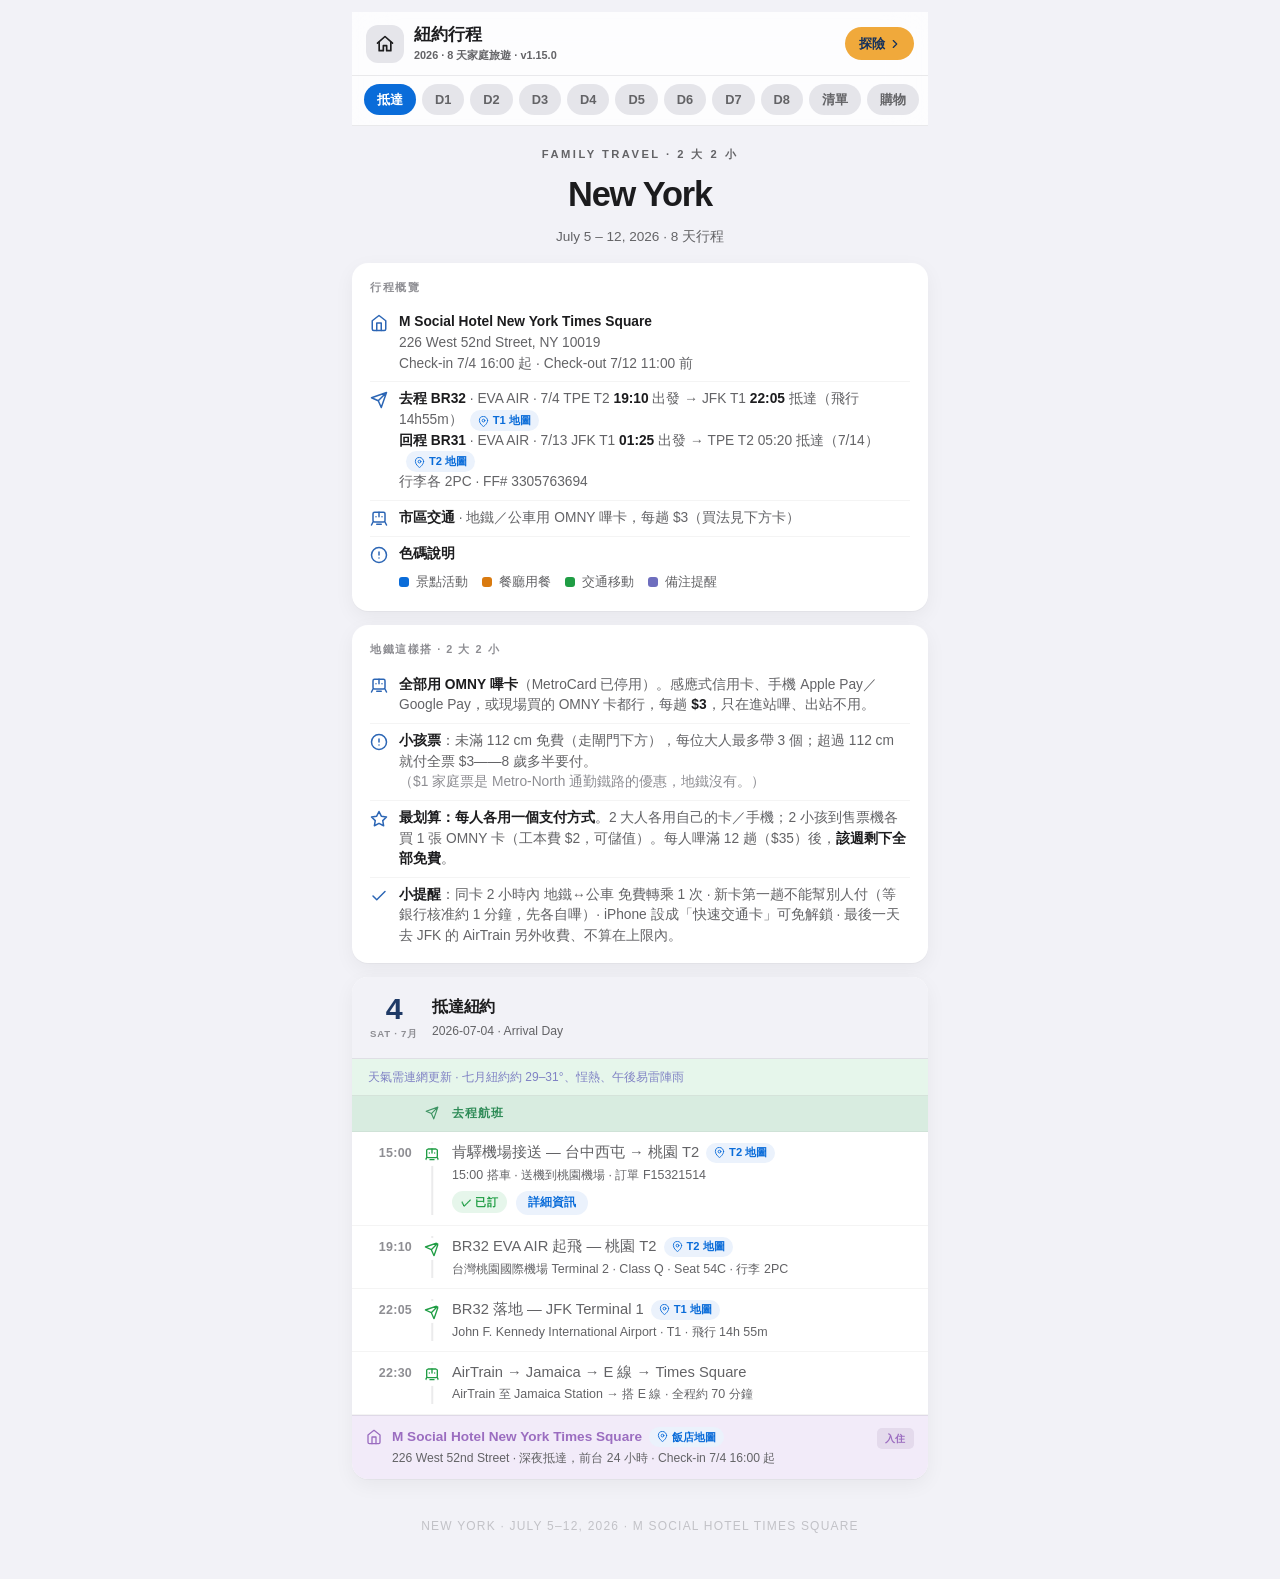
==== commit ff6b0710: "V1.15.0" ====
--- a/itinerary.html
+++ b/itinerary.html
@@ -300,7 +300,7 @@
   <a href="index.html" class="topbar-home" aria-label="回首頁"><svg viewBox="0 0 24 24" fill="none" stroke="currentColor" stroke-width="2.2" stroke-linecap="round" stroke-linejoin="round"><path d="M3 11l9-8 9 8"/><path d="M5 10v10h5v-6h4v6h5V10"/></svg></a>
   <div class="topbar-mid">
     <div class="topbar-title">紐約行程</div>
-    <div class="topbar-sub">2026 · 8 天家庭旅遊 · v1.14.2</div>
+    <div class="topbar-sub">2026 · 8 天家庭旅遊 · v1.15.0</div>
   </div>
   <a href="kids.html" class="topbar-switch">探險<svg viewBox="0 0 24 24" fill="none" stroke="currentColor" stroke-width="2.6" stroke-linecap="round" stroke-linejoin="round"><path d="M9 6l6 6-6 6"/></svg></a>
 </div>
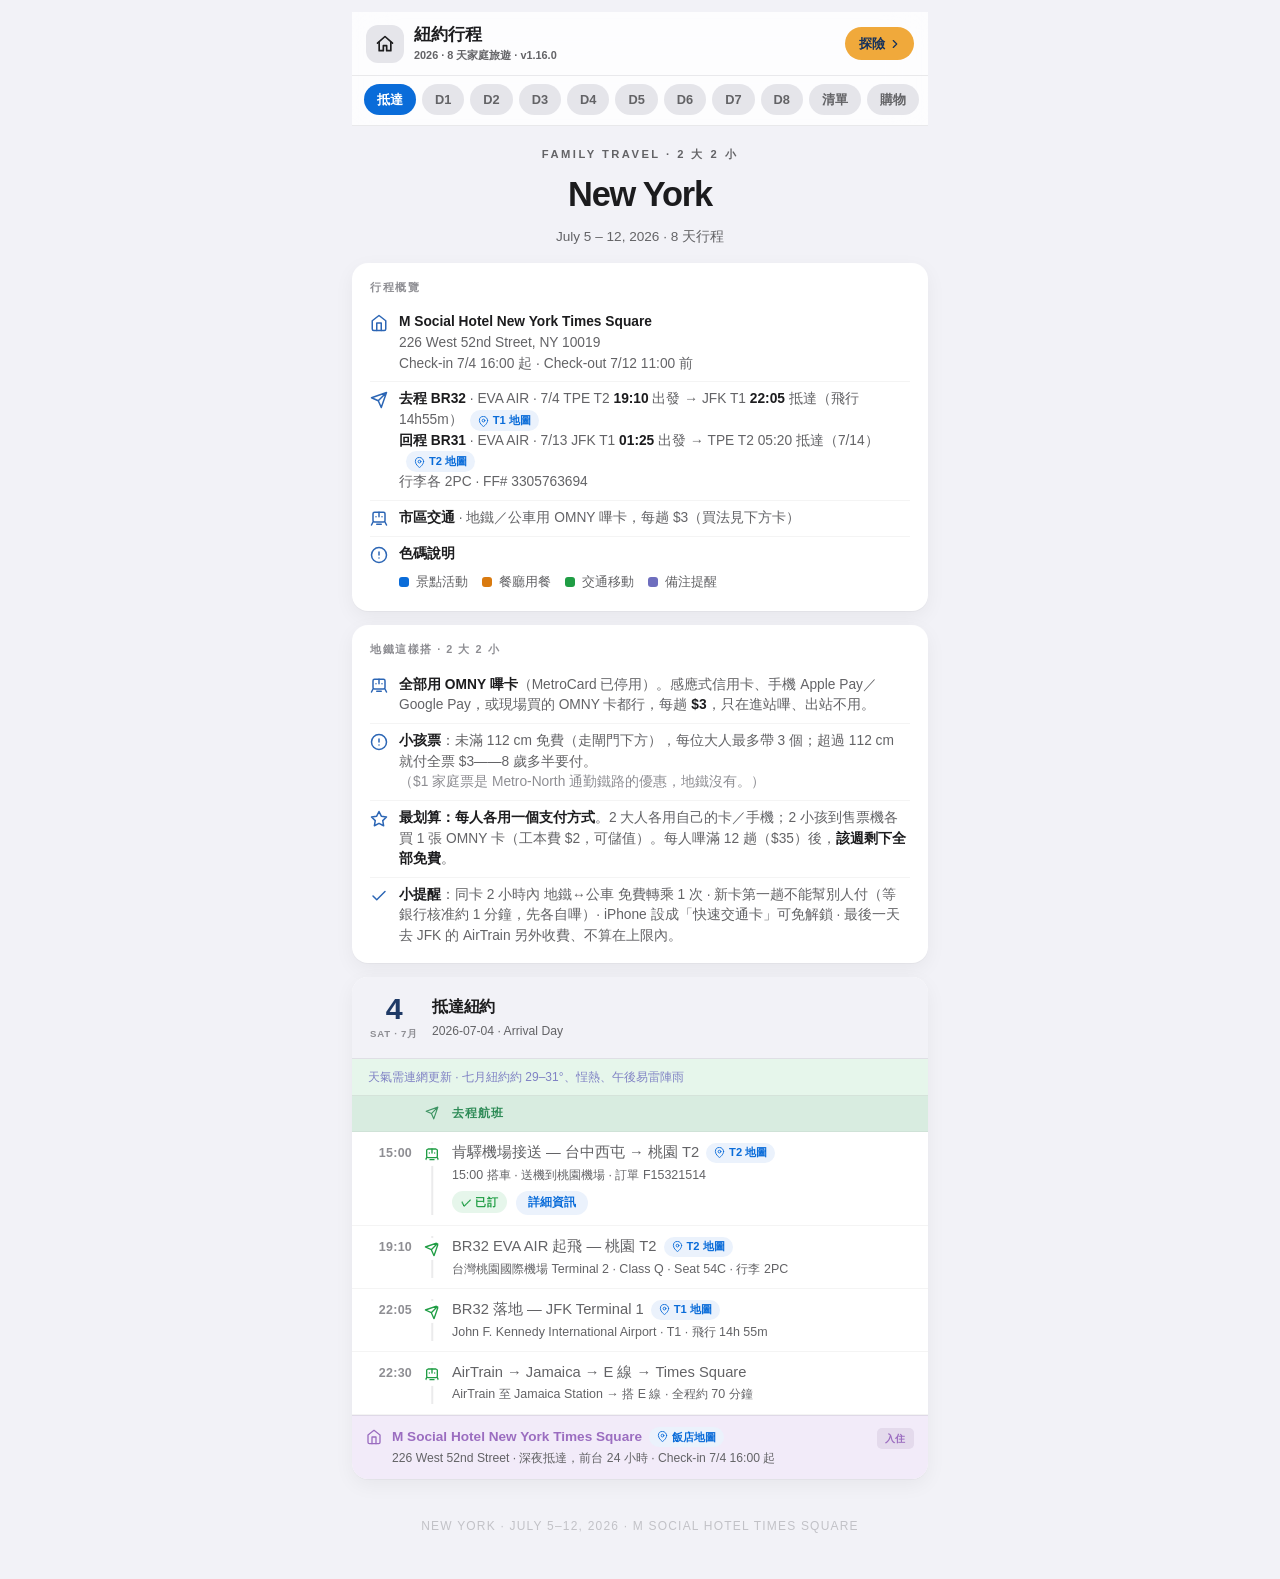
==== commit fa0af8d2: "V1.16.0" ====
--- a/itinerary.html
+++ b/itinerary.html
@@ -300,7 +300,7 @@
   <a href="index.html" class="topbar-home" aria-label="回首頁"><svg viewBox="0 0 24 24" fill="none" stroke="currentColor" stroke-width="2.2" stroke-linecap="round" stroke-linejoin="round"><path d="M3 11l9-8 9 8"/><path d="M5 10v10h5v-6h4v6h5V10"/></svg></a>
   <div class="topbar-mid">
     <div class="topbar-title">紐約行程</div>
-    <div class="topbar-sub">2026 · 8 天家庭旅遊 · v1.15.0</div>
+    <div class="topbar-sub">2026 · 8 天家庭旅遊 · v1.16.0</div>
   </div>
   <a href="kids.html" class="topbar-switch">探險<svg viewBox="0 0 24 24" fill="none" stroke="currentColor" stroke-width="2.6" stroke-linecap="round" stroke-linejoin="round"><path d="M9 6l6 6-6 6"/></svg></a>
 </div>
